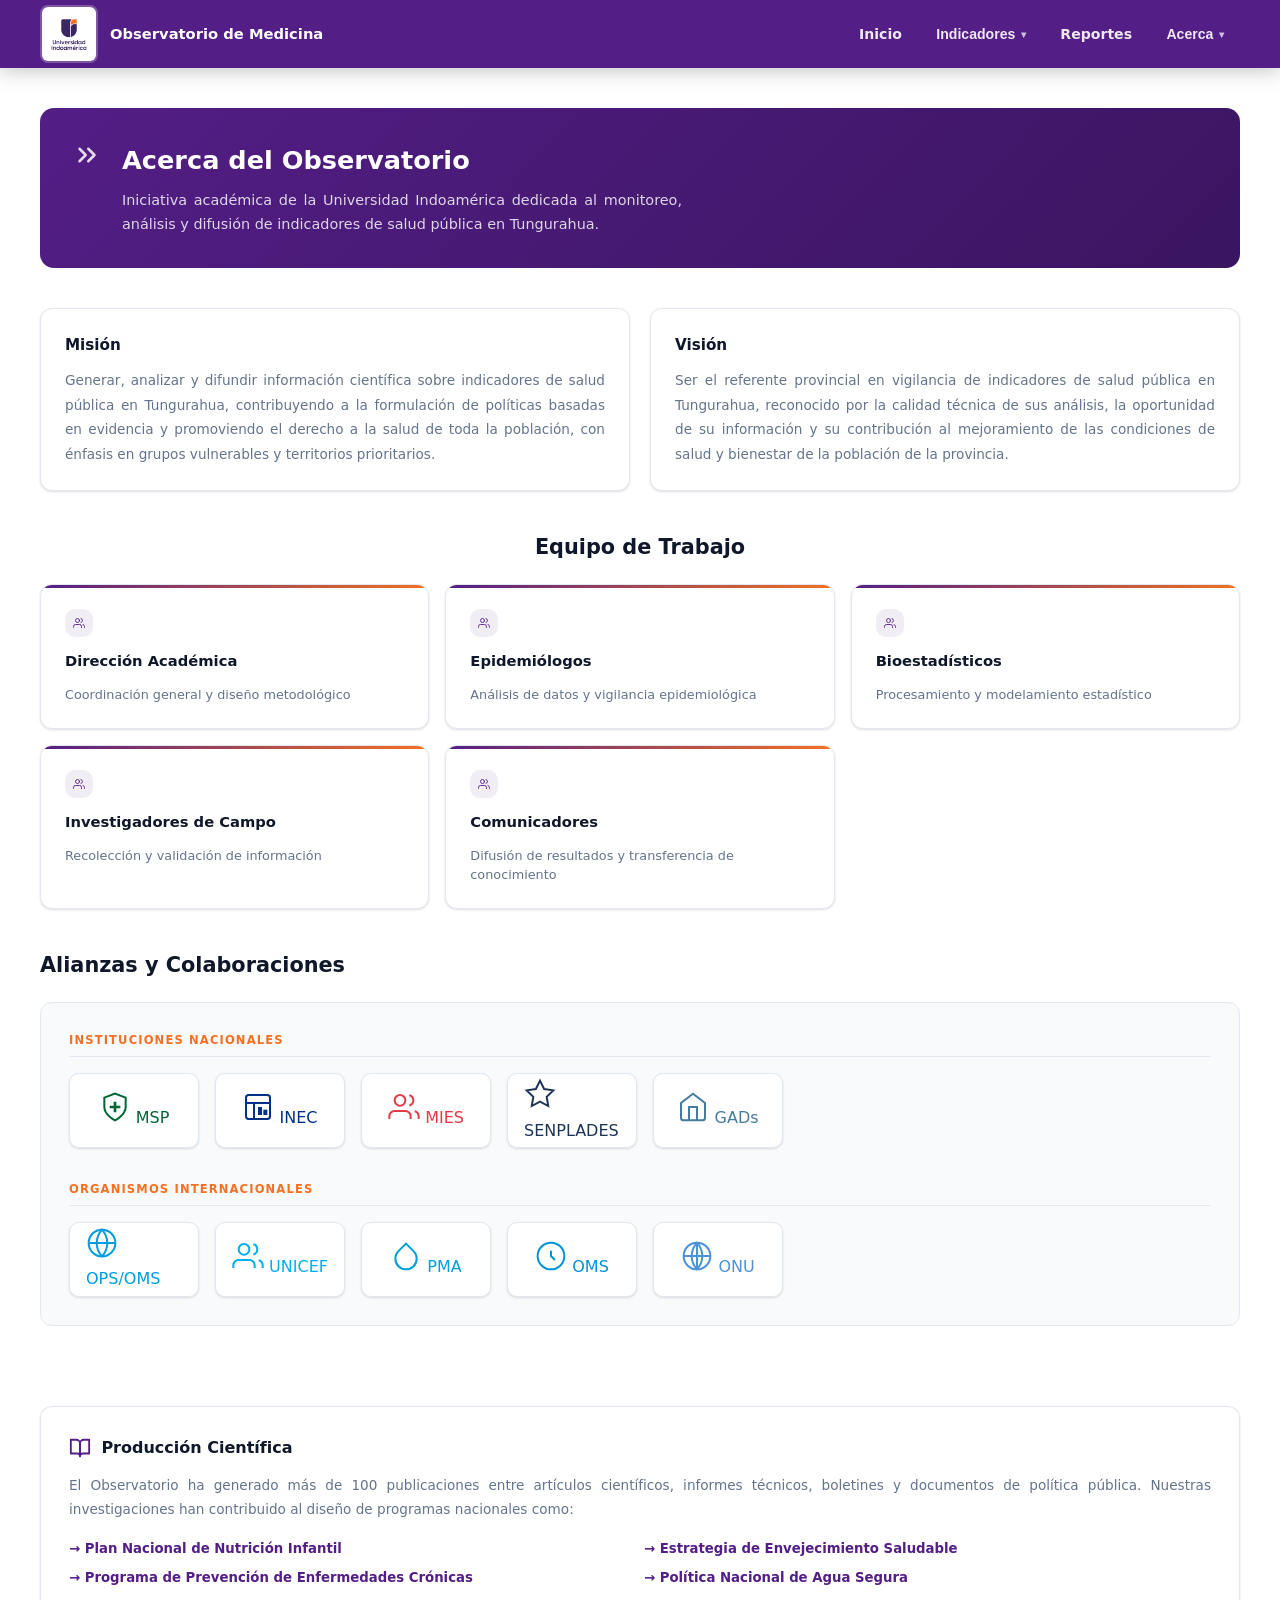
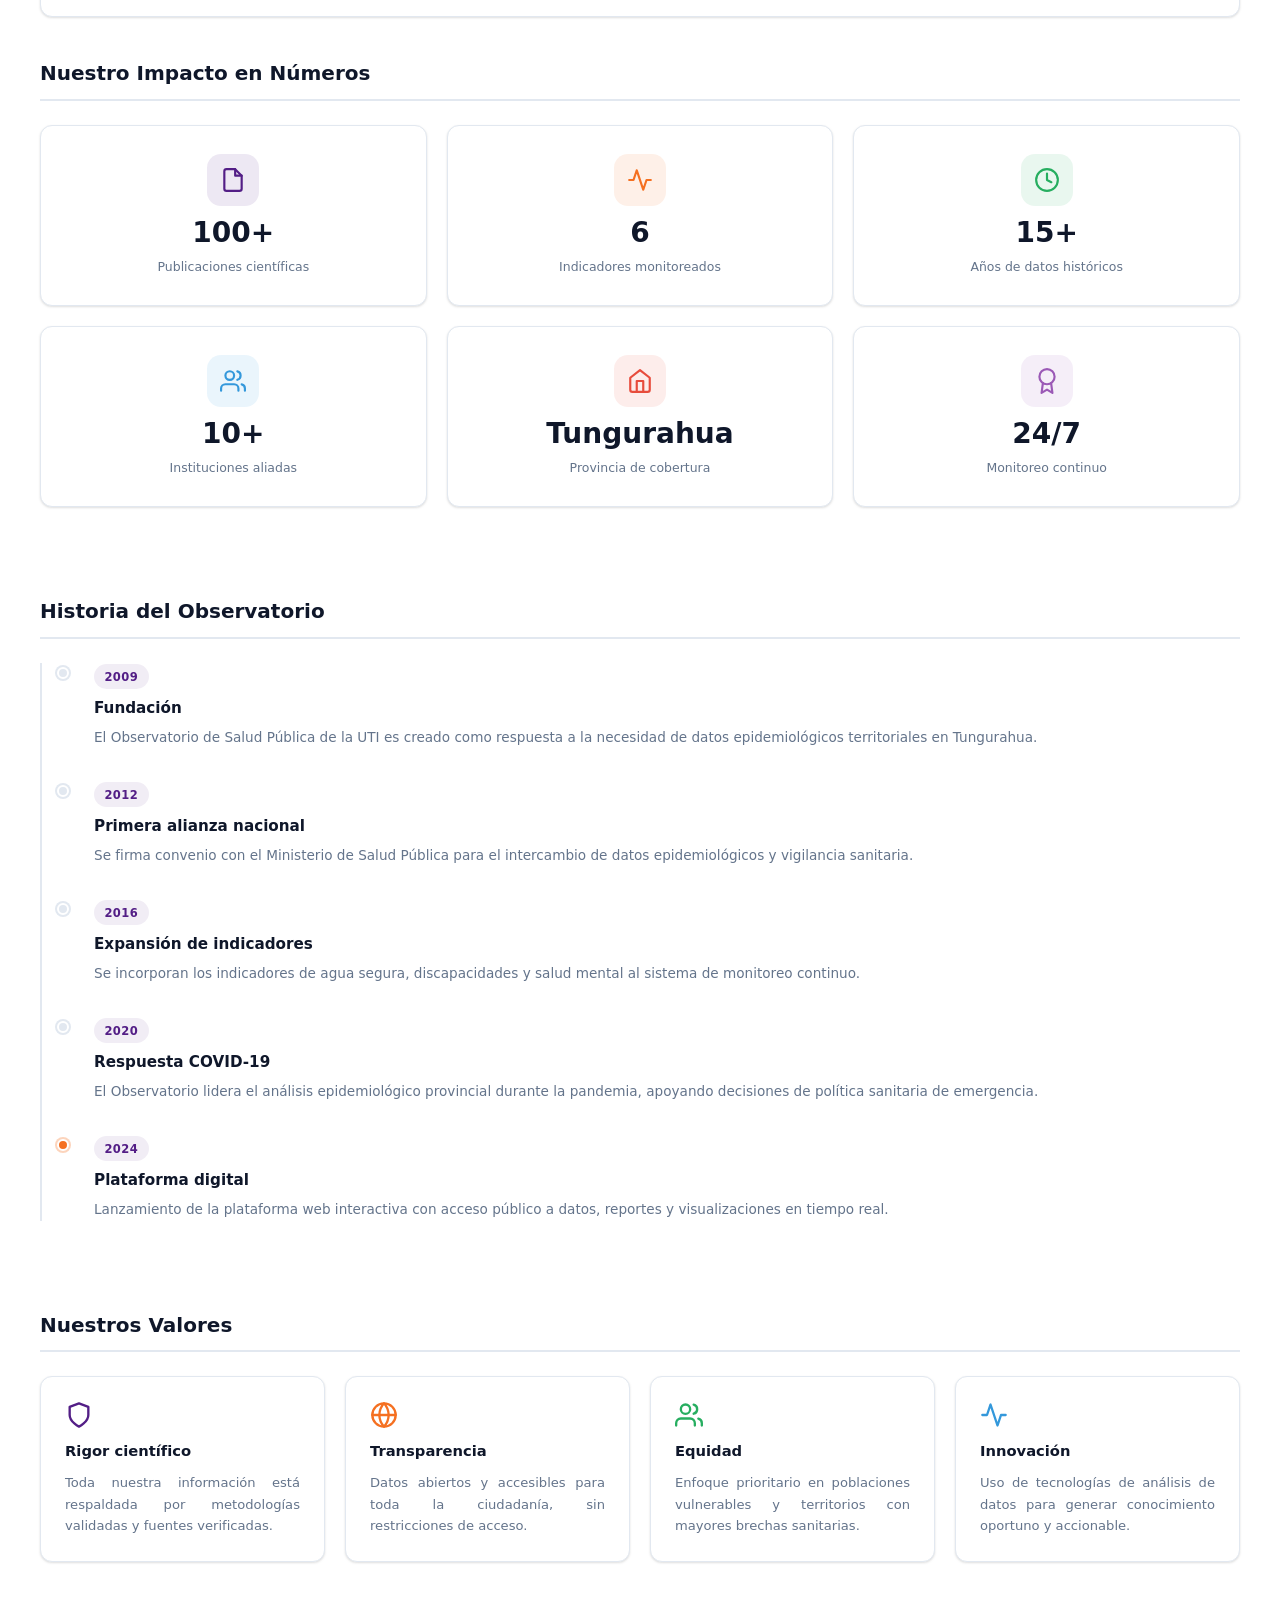
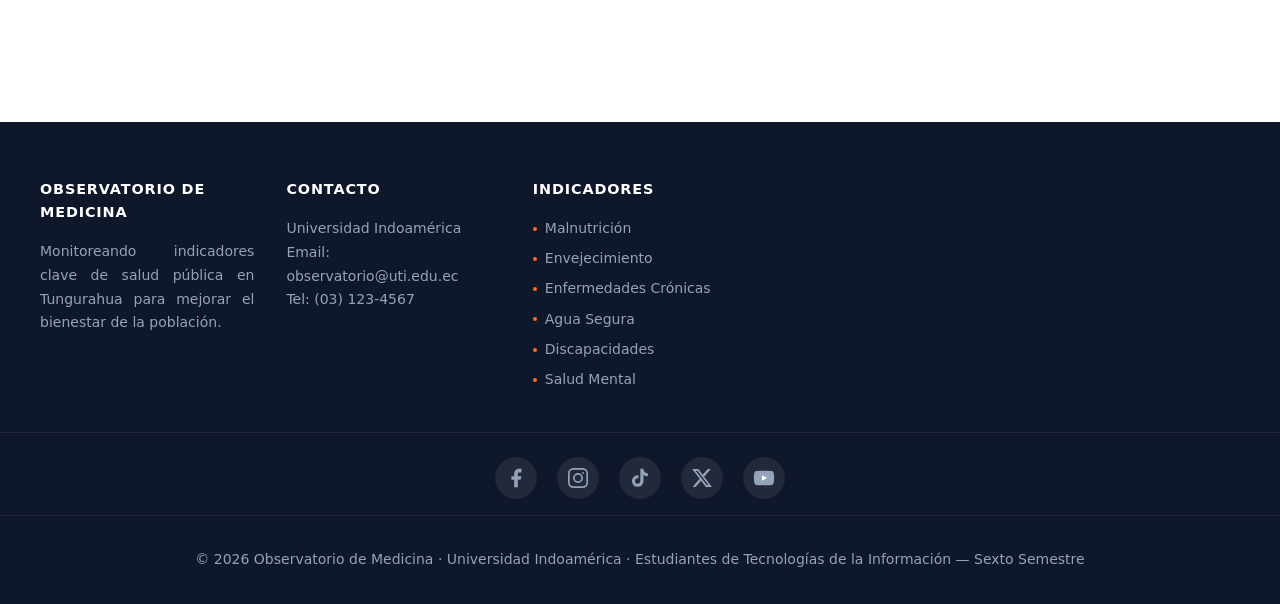
==== pages/about.html @ ab864d77 "Proyecto con estructura MVC" ====
<!DOCTYPE html>
<html lang="es">
<head>
  <meta charset="UTF-8" />
  <meta name="viewport" content="width=device-width, initial-scale=1.0" />
  <title>Información - Observatorio de Medicina UTI</title>
  <link rel="stylesheet" href="../assets/css/style.css" />
</head>
<body>
  <div id="site-header"></div>

  <main class="page-shell">
    <div class="container about-page">

      <!-- Banner púrpura -->
      <div class="ab-banner">
        <svg width="30" height="30" viewBox="0 0 24 24" fill="none" stroke="rgba(255,255,255,0.85)" stroke-width="2" stroke-linecap="round" stroke-linejoin="round"><polyline points="13 17 18 12 13 7"/><polyline points="6 17 11 12 6 7"/></svg>
        <div>
          <h1>Acerca del Observatorio</h1>
          <p>Iniciativa académica de la Universidad Indoamérica dedicada al monitoreo, análisis y difusión de indicadores de salud pública en Tungurahua.</p>
        </div>
      </div>

      <!-- Misión y Visión -->
      <div class="ab-mv">
        <div class="ab-mv-card">
          <h3>Misión</h3>
          <p>Generar, analizar y difundir información científica sobre indicadores de salud pública en Tungurahua, contribuyendo a la formulación de políticas basadas en evidencia y promoviendo el derecho a la salud de toda la población, con énfasis en grupos vulnerables y territorios prioritarios.</p>
        </div>
        <div class="ab-mv-card">
          <h3>Visión</h3>
          <p>Ser el referente provincial en vigilancia de indicadores de salud pública en Tungurahua, reconocido por la calidad técnica de sus análisis, la oportunidad de su información y su contribución al mejoramiento de las condiciones de salud y bienestar de la población de la provincia.</p>
        </div>
      </div>

      <!-- Equipo de Trabajo -->
      <div class="ab-section">
        <h2 class="ab-title">Equipo de Trabajo</h2>
        <div class="ab-equipo">
          <div class="ab-equipo-card">
            <svg width="28" height="28" viewBox="0 0 24 24" fill="none" stroke="#531E86" stroke-width="1.8" stroke-linecap="round" stroke-linejoin="round"><path d="M17 21v-2a4 4 0 0 0-4-4H5a4 4 0 0 0-4 4v2"/><circle cx="9" cy="7" r="4"/><path d="M23 21v-2a4 4 0 0 0-3-3.87"/><path d="M16 3.13a4 4 0 0 1 0 7.75"/></svg>
            <strong>Dirección Académica</strong>
            <span>Coordinación general y diseño metodológico</span>
          </div>
          <div class="ab-equipo-card">
            <svg width="28" height="28" viewBox="0 0 24 24" fill="none" stroke="#531E86" stroke-width="1.8" stroke-linecap="round" stroke-linejoin="round"><path d="M17 21v-2a4 4 0 0 0-4-4H5a4 4 0 0 0-4 4v2"/><circle cx="9" cy="7" r="4"/><path d="M23 21v-2a4 4 0 0 0-3-3.87"/><path d="M16 3.13a4 4 0 0 1 0 7.75"/></svg>
            <strong>Epidemiólogos</strong>
            <span>Análisis de datos y vigilancia epidemiológica</span>
          </div>
          <div class="ab-equipo-card">
            <svg width="28" height="28" viewBox="0 0 24 24" fill="none" stroke="#531E86" stroke-width="1.8" stroke-linecap="round" stroke-linejoin="round"><path d="M17 21v-2a4 4 0 0 0-4-4H5a4 4 0 0 0-4 4v2"/><circle cx="9" cy="7" r="4"/><path d="M23 21v-2a4 4 0 0 0-3-3.87"/><path d="M16 3.13a4 4 0 0 1 0 7.75"/></svg>
            <strong>Bioestadísticos</strong>
            <span>Procesamiento y modelamiento estadístico</span>
          </div>
          <div class="ab-equipo-card">
            <svg width="28" height="28" viewBox="0 0 24 24" fill="none" stroke="#531E86" stroke-width="1.8" stroke-linecap="round" stroke-linejoin="round"><path d="M17 21v-2a4 4 0 0 0-4-4H5a4 4 0 0 0-4 4v2"/><circle cx="9" cy="7" r="4"/><path d="M23 21v-2a4 4 0 0 0-3-3.87"/><path d="M16 3.13a4 4 0 0 1 0 7.75"/></svg>
            <strong>Investigadores de Campo</strong>
            <span>Recolección y validación de información</span>
          </div>
          <div class="ab-equipo-card">
            <svg width="28" height="28" viewBox="0 0 24 24" fill="none" stroke="#531E86" stroke-width="1.8" stroke-linecap="round" stroke-linejoin="round"><path d="M17 21v-2a4 4 0 0 0-4-4H5a4 4 0 0 0-4 4v2"/><circle cx="9" cy="7" r="4"/><path d="M23 21v-2a4 4 0 0 0-3-3.87"/><path d="M16 3.13a4 4 0 0 1 0 7.75"/></svg>
            <strong>Comunicadores</strong>
            <span>Difusión de resultados y transferencia de conocimiento</span>
          </div>
        </div>
      </div>

      <!-- Alianzas y Colaboraciones -->
      <div class="ab-section">
        <h2 class="ab-alianzas-title">Alianzas y Colaboraciones</h2>
        <div class="ab-logos-section">
          <div class="ab-logos-group">
            <p class="ab-logos-label">Instituciones Nacionales</p>
            <div class="ab-logos-grid">
              <a href="https://www.salud.gob.ec" target="_blank" rel="noopener" class="ab-logo-card" title="Ministerio de Salud Pública">
                <div class="ab-logo-svg-wrap" style="color:#006633">
                  <svg width="32" height="32" viewBox="0 0 24 24" fill="none" stroke="currentColor" stroke-width="1.5"><path d="M12 22s8-4 8-10V5l-8-3-8 3v7c0 6 8 10 8 10z"/><path d="M12 8v8M8 12h8" stroke-width="2"/></svg>
                  <span>MSP</span>
                </div>
              </a>
              <a href="https://www.ecuadorencifras.gob.ec" target="_blank" rel="noopener" class="ab-logo-card" title="Instituto Nacional de Estadística y Censos">
                <div class="ab-logo-svg-wrap" style="color:#003087">
                  <svg width="32" height="32" viewBox="0 0 24 24" fill="none" stroke="currentColor" stroke-width="1.5"><rect x="3" y="3" width="18" height="18" rx="2"/><path d="M3 9h18M9 21V9"/><rect x="12" y="12" width="3" height="6" fill="currentColor" stroke="none"/><rect x="16" y="14" width="3" height="4" fill="currentColor" stroke="none"/></svg>
                  <span>INEC</span>
                </div>
              </a>
              <a href="https://www.inclusion.gob.ec" target="_blank" rel="noopener" class="ab-logo-card" title="Ministerio de Inclusión Económica y Social">
                <div class="ab-logo-svg-wrap" style="color:#e63946">
                  <svg width="32" height="32" viewBox="0 0 24 24" fill="none" stroke="currentColor" stroke-width="1.5"><path d="M17 21v-2a4 4 0 0 0-4-4H5a4 4 0 0 0-4 4v2"/><circle cx="9" cy="7" r="4"/><path d="M23 21v-2a4 4 0 0 0-3-3.87M16 3.13a4 4 0 0 1 0 7.75"/></svg>
                  <span>MIES</span>
                </div>
              </a>
              <a href="https://www.planificacion.gob.ec" target="_blank" rel="noopener" class="ab-logo-card" title="Secretaría Nacional de Planificación">
                <div class="ab-logo-svg-wrap" style="color:#1d3557">
                  <svg width="32" height="32" viewBox="0 0 24 24" fill="none" stroke="currentColor" stroke-width="1.5"><polygon points="12 2 15.09 8.26 22 9.27 17 14.14 18.18 21.02 12 17.77 5.82 21.02 7 14.14 2 9.27 8.91 8.26 12 2"/></svg>
                  <span>SENPLADES</span>
                </div>
              </a>
              <a href="https://www.gob.ec" target="_blank" rel="noopener" class="ab-logo-card" title="Gobiernos Autónomos Descentralizados">
                <div class="ab-logo-svg-wrap" style="color:#457b9d">
                  <svg width="32" height="32" viewBox="0 0 24 24" fill="none" stroke="currentColor" stroke-width="1.5"><path d="M3 9l9-7 9 7v11a2 2 0 0 1-2 2H5a2 2 0 0 1-2-2z"/><polyline points="9 22 9 12 15 12 15 22"/></svg>
                  <span>GADs</span>
                </div>
              </a>
            </div>
          </div>
          <div class="ab-logos-group">
            <p class="ab-logos-label">Organismos Internacionales</p>
            <div class="ab-logos-grid">
              <a href="https://www.paho.org" target="_blank" rel="noopener" class="ab-logo-card" title="Organización Panamericana de la Salud">
                <div class="ab-logo-svg-wrap" style="color:#009cde">
                  <svg width="32" height="32" viewBox="0 0 24 24" fill="none" stroke="currentColor" stroke-width="1.5"><circle cx="12" cy="12" r="10"/><line x1="2" y1="12" x2="22" y2="12"/><path d="M12 2a15.3 15.3 0 0 1 4 10 15.3 15.3 0 0 1-4 10 15.3 15.3 0 0 1-4-10 15.3 15.3 0 0 1 4-10z"/></svg>
                  <span>OPS/OMS</span>
                </div>
              </a>
              <a href="https://www.unicef.org/es" target="_blank" rel="noopener" class="ab-logo-card" title="UNICEF">
                <div class="ab-logo-svg-wrap" style="color:#00aeef">
                  <svg width="32" height="32" viewBox="0 0 24 24" fill="none" stroke="currentColor" stroke-width="1.5"><path d="M17 21v-2a4 4 0 0 0-4-4H5a4 4 0 0 0-4 4v2"/><circle cx="9" cy="7" r="4"/><path d="M23 21v-2a4 4 0 0 0-3-3.87M16 3.13a4 4 0 0 1 0 7.75"/></svg>
                  <span>UNICEF</span>
                </div>
              </a>
              <a href="https://www.wfp.org/es" target="_blank" rel="noopener" class="ab-logo-card" title="Programa Mundial de Alimentos">
                <div class="ab-logo-svg-wrap" style="color:#009edb">
                  <svg width="32" height="32" viewBox="0 0 24 24" fill="none" stroke="currentColor" stroke-width="1.5"><path d="M12 2.69l5.66 5.66a8 8 0 1 1-11.31 0z"/></svg>
                  <span>PMA</span>
                </div>
              </a>
              <a href="https://www.who.int/es" target="_blank" rel="noopener" class="ab-logo-card" title="Organización Mundial de la Salud">
                <div class="ab-logo-svg-wrap" style="color:#0093d5">
                  <svg width="32" height="32" viewBox="0 0 24 24" fill="none" stroke="currentColor" stroke-width="1.5"><circle cx="12" cy="12" r="10"/><path d="M12 8v4l3 3"/></svg>
                  <span>OMS</span>
                </div>
              </a>
              <a href="https://www.un.org/es" target="_blank" rel="noopener" class="ab-logo-card" title="Organización de las Naciones Unidas">
                <div class="ab-logo-svg-wrap" style="color:#4b92db">
                  <svg width="32" height="32" viewBox="0 0 24 24" fill="none" stroke="currentColor" stroke-width="1.5"><circle cx="12" cy="12" r="10"/><line x1="2" y1="12" x2="22" y2="12"/><path d="M12 2a15.3 15.3 0 0 1 4 10 15.3 15.3 0 0 1-4 10 15.3 15.3 0 0 1-4-10 15.3 15.3 0 0 1 4-10z"/><path d="M12 2v20"/></svg>
                  <span>ONU</span>
                </div>
              </a>
            </div>
          </div>
        </div>
      </div>

      <!-- Producción Científica -->
      <div class="ab-produccion">
        <div class="ab-produccion-header">
          <svg width="22" height="22" viewBox="0 0 24 24" fill="none" stroke="#531E86" stroke-width="2" stroke-linecap="round" stroke-linejoin="round"><path d="M2 3h6a4 4 0 0 1 4 4v14a3 3 0 0 0-3-3H2z"/><path d="M22 3h-6a4 4 0 0 0-4 4v14a3 3 0 0 1 3-3h7z"/></svg>
          <h3>Producción Científica</h3>
        </div>
        <p>El Observatorio ha generado más de 100 publicaciones entre artículos científicos, informes técnicos, boletines y documentos de política pública. Nuestras investigaciones han contribuido al diseño de programas nacionales como:</p>
        <div class="ab-produccion-grid">
          <span>→ Plan Nacional de Nutrición Infantil</span>
          <span>→ Estrategia de Envejecimiento Saludable</span>
          <span>→ Programa de Prevención de Enfermedades Crónicas</span>
          <span>→ Política Nacional de Agua Segura</span>
        </div>
      </div>

      <!-- CIFRAS DE IMPACTO -->
      <div class="ab-impacto">
        <h3 class="ab-section-title">Nuestro Impacto en Números</h3>
        <div class="ab-impacto-grid">
          <div class="ab-impacto-card">
            <div class="ab-impacto-icon" style="background:rgba(83,30,134,0.1)">
              <svg width="26" height="26" viewBox="0 0 24 24" fill="none" stroke="#531E86" stroke-width="2" stroke-linecap="round" stroke-linejoin="round"><path d="M14 2H6a2 2 0 0 0-2 2v16a2 2 0 0 0 2 2h12a2 2 0 0 0 2-2V8z"/><polyline points="14 2 14 8 20 8"/></svg>
            </div>
            <strong>100+</strong>
            <span>Publicaciones científicas</span>
          </div>
          <div class="ab-impacto-card">
            <div class="ab-impacto-icon" style="background:rgba(245,112,33,0.1)">
              <svg width="26" height="26" viewBox="0 0 24 24" fill="none" stroke="#F57021" stroke-width="2" stroke-linecap="round" stroke-linejoin="round"><polyline points="22 12 18 12 15 21 9 3 6 12 2 12"/></svg>
            </div>
            <strong>6</strong>
            <span>Indicadores monitoreados</span>
          </div>
          <div class="ab-impacto-card">
            <div class="ab-impacto-icon" style="background:rgba(39,174,96,0.1)">
              <svg width="26" height="26" viewBox="0 0 24 24" fill="none" stroke="#27ae60" stroke-width="2" stroke-linecap="round" stroke-linejoin="round"><circle cx="12" cy="12" r="10"/><polyline points="12 6 12 12 16 14"/></svg>
            </div>
            <strong>15+</strong>
            <span>Años de datos históricos</span>
          </div>
          <div class="ab-impacto-card">
            <div class="ab-impacto-icon" style="background:rgba(52,152,219,0.1)">
              <svg width="26" height="26" viewBox="0 0 24 24" fill="none" stroke="#3498db" stroke-width="2" stroke-linecap="round" stroke-linejoin="round"><path d="M17 21v-2a4 4 0 0 0-4-4H5a4 4 0 0 0-4 4v2"/><circle cx="9" cy="7" r="4"/><path d="M23 21v-2a4 4 0 0 0-3-3.87"/><path d="M16 3.13a4 4 0 0 1 0 7.75"/></svg>
            </div>
            <strong>10+</strong>
            <span>Instituciones aliadas</span>
          </div>
          <div class="ab-impacto-card">
            <div class="ab-impacto-icon" style="background:rgba(231,76,60,0.1)">
              <svg width="26" height="26" viewBox="0 0 24 24" fill="none" stroke="#e74c3c" stroke-width="2" stroke-linecap="round" stroke-linejoin="round"><path d="M3 9l9-7 9 7v11a2 2 0 0 1-2 2H5a2 2 0 0 1-2-2z"/><polyline points="9 22 9 12 15 12 15 22"/></svg>
            </div>
            <strong>Tungurahua</strong>
            <span>Provincia de cobertura</span>
          </div>
          <div class="ab-impacto-card">
            <div class="ab-impacto-icon" style="background:rgba(155,89,182,0.1)">
              <svg width="26" height="26" viewBox="0 0 24 24" fill="none" stroke="#9b59b6" stroke-width="2" stroke-linecap="round" stroke-linejoin="round"><circle cx="12" cy="8" r="7"/><polyline points="8.21 13.89 7 23 12 20 17 23 15.79 13.88"/></svg>
            </div>
            <strong>24/7</strong>
            <span>Monitoreo continuo</span>
          </div>
        </div>
      </div>

      <!-- LÍNEA DE TIEMPO -->
      <div class="ab-timeline">
        <h3 class="ab-section-title">Historia del Observatorio</h3>
        <div class="ab-timeline-list">
          <div class="ab-tl-item">
            <div class="ab-tl-dot"></div>
            <div class="ab-tl-content">
              <span class="ab-tl-year">2009</span>
              <h4>Fundación</h4>
              <p>El Observatorio de Salud Pública de la UTI es creado como respuesta a la necesidad de datos epidemiológicos territoriales en Tungurahua.</p>
            </div>
          </div>
          <div class="ab-tl-item">
            <div class="ab-tl-dot"></div>
            <div class="ab-tl-content">
              <span class="ab-tl-year">2012</span>
              <h4>Primera alianza nacional</h4>
              <p>Se firma convenio con el Ministerio de Salud Pública para el intercambio de datos epidemiológicos y vigilancia sanitaria.</p>
            </div>
          </div>
          <div class="ab-tl-item">
            <div class="ab-tl-dot"></div>
            <div class="ab-tl-content">
              <span class="ab-tl-year">2016</span>
              <h4>Expansión de indicadores</h4>
              <p>Se incorporan los indicadores de agua segura, discapacidades y salud mental al sistema de monitoreo continuo.</p>
            </div>
          </div>
          <div class="ab-tl-item">
            <div class="ab-tl-dot"></div>
            <div class="ab-tl-content">
              <span class="ab-tl-year">2020</span>
              <h4>Respuesta COVID-19</h4>
              <p>El Observatorio lidera el análisis epidemiológico provincial durante la pandemia, apoyando decisiones de política sanitaria de emergencia.</p>
            </div>
          </div>
          <div class="ab-tl-item">
            <div class="ab-tl-dot ab-tl-dot-active"></div>
            <div class="ab-tl-content">
              <span class="ab-tl-year">2024</span>
              <h4>Plataforma digital</h4>
              <p>Lanzamiento de la plataforma web interactiva con acceso público a datos, reportes y visualizaciones en tiempo real.</p>
            </div>
          </div>
        </div>
      </div>

      <!-- VALORES -->
      <div class="ab-valores">
        <h3 class="ab-section-title">Nuestros Valores</h3>
        <div class="ab-valores-grid">
          <div class="ab-valor-card">
            <svg width="28" height="28" viewBox="0 0 24 24" fill="none" stroke="#531E86" stroke-width="2" stroke-linecap="round" stroke-linejoin="round"><path d="M12 22s8-4 8-10V5l-8-3-8 3v7c0 6 8 10 8 10z"/></svg>
            <h4>Rigor científico</h4>
            <p>Toda nuestra información está respaldada por metodologías validadas y fuentes verificadas.</p>
          </div>
          <div class="ab-valor-card">
            <svg width="28" height="28" viewBox="0 0 24 24" fill="none" stroke="#F57021" stroke-width="2" stroke-linecap="round" stroke-linejoin="round"><circle cx="12" cy="12" r="10"/><line x1="2" y1="12" x2="22" y2="12"/><path d="M12 2a15.3 15.3 0 0 1 4 10 15.3 15.3 0 0 1-4 10 15.3 15.3 0 0 1-4-10 15.3 15.3 0 0 1 4-10z"/></svg>
            <h4>Transparencia</h4>
            <p>Datos abiertos y accesibles para toda la ciudadanía, sin restricciones de acceso.</p>
          </div>
          <div class="ab-valor-card">
            <svg width="28" height="28" viewBox="0 0 24 24" fill="none" stroke="#27ae60" stroke-width="2" stroke-linecap="round" stroke-linejoin="round"><path d="M17 21v-2a4 4 0 0 0-4-4H5a4 4 0 0 0-4 4v2"/><circle cx="9" cy="7" r="4"/><path d="M23 21v-2a4 4 0 0 0-3-3.87"/><path d="M16 3.13a4 4 0 0 1 0 7.75"/></svg>
            <h4>Equidad</h4>
            <p>Enfoque prioritario en poblaciones vulnerables y territorios con mayores brechas sanitarias.</p>
          </div>
          <div class="ab-valor-card">
            <svg width="28" height="28" viewBox="0 0 24 24" fill="none" stroke="#3498db" stroke-width="2" stroke-linecap="round" stroke-linejoin="round"><polyline points="22 12 18 12 15 21 9 3 6 12 2 12"/></svg>
            <h4>Innovación</h4>
            <p>Uso de tecnologías de análisis de datos para generar conocimiento oportuno y accionable.</p>
          </div>
        </div>
      </div>

    </div>
  </main>

  <div id="site-footer"></div>
  <script src="../assets/js/main.js"></script>
  <script>
    function enviarForm(e) {
      e.preventDefault();
      document.getElementById('form-ok').style.display = 'block';
      e.target.reset();
      setTimeout(() => { document.getElementById('form-ok').style.display = 'none'; }, 5000);
    }
  </script>
</body>
</html>
---- assets/css/style.css ----
/* ═══════════════════════════════════════
   RESET & BASE
═══════════════════════════════════════ */
*, *::before, *::after { box-sizing: border-box; margin: 0; padding: 0; }

:root {
  --purple: #531E86;
  --purple-dark: #3a1560;
  --orange: #F57021;
  --white: #ffffff;
  --gray-50: #f8fafc;
  --gray-100: #f1f5f9;
  --gray-200: #e2e8f0;
  --gray-500: #64748b;
  --gray-700: #334155;
  --gray-900: #0f172a;
  --font: 'Inter', system-ui, -apple-system, sans-serif;
  --radius: 12px;
  --shadow-sm: 0 1px 3px rgba(0,0,0,0.08), 0 1px 2px rgba(0,0,0,0.06);
  --shadow-md: 0 4px 16px rgba(0,0,0,0.10);
  --shadow-lg: 0 10px 40px rgba(0,0,0,0.12);
  --shadow-xl: 0 20px 60px rgba(0,0,0,0.15);
}

html { font-size: 16px; scroll-behavior: smooth; }

/* Justificado global para párrafos de contenido */
p { text-align: justify; }

body {
  font-family: var(--font);
  color: var(--gray-900);
  background: var(--white);
  line-height: 1.6;
  -webkit-font-smoothing: antialiased;
}

img { max-width: 100%; display: block; }
a { text-decoration: none; }

.container {
  width: min(1200px, calc(100% - 2.5rem));
  margin: 0 auto;
}

/* ═══════════════════════════════════════
   HEADER
═══════════════════════════════════════ */
.site-header {
  position: sticky;
  top: 0;
  z-index: 1000;
  background: var(--purple);
  box-shadow: 0 2px 20px rgba(0,0,0,0.25);
}

.header-inner {
  display: flex;
  align-items: center;
  justify-content: space-between;
  height: 68px;
  gap: 1.5rem;
}

/* Brand */
.brand {
  display: flex;
  align-items: center;
  gap: 0.75rem;
  color: var(--white);
  flex-shrink: 0;
}
.brand-logo {
  width: 58px; height: 58px;
  border-radius: 8px;
  overflow: hidden;
  flex-shrink: 0;
  border: 2px solid rgba(255,255,255,0.25);
}
.brand-logo img { width: 100%; height: 100%; object-fit: cover; }
.brand-text { display: flex; flex-direction: column; line-height: 1.2; }
.brand-name { font-size: 0.92rem; font-weight: 700; color: var(--white); }
.brand-sub  { font-size: 0.7rem; color: rgba(255,255,255,0.65); }

/* ── Nav ── */
.main-nav {
  display: flex;
  align-items: center;
  gap: 0.15rem;
  height: 100%;
}

.nav-item {
  position: relative;
  height: 100%;
  display: flex;
  align-items: center;
}

.nav-link {
  display: inline-flex;
  align-items: center;
  gap: 0.35rem;
  padding: 0.5rem 1rem;
  border-radius: 6px;
  color: rgba(255,255,255,0.9);
  font-size: 0.88rem;
  font-weight: 600;
  background: none;
  border: none;
  cursor: pointer;
  white-space: nowrap;
  transition: background 0.15s, color 0.15s;
  height: 38px;
}
.nav-link:hover { background: rgba(255,255,255,0.15); color: var(--white); }
.nav-item.open > .nav-link,
.nav-link.active { background: rgba(255,255,255,0.2); color: var(--white); }

.nav-arrow {
  font-size: 0.6rem;
  opacity: 0.8;
  transition: transform 0.2s;
}
.nav-item.open > button .nav-arrow { transform: rotate(180deg); }

/* ── Dropdown ── */
.dropdown-panel {
  display: none;
  position: absolute;
  top: calc(100% + 4px);
  left: 0;
  min-width: 520px;
  background: var(--white);
  border-radius: var(--radius);
  box-shadow: var(--shadow-xl);
  padding: 1.5rem;
  grid-template-columns: 1fr 1fr;
  gap: 1.5rem;
  z-index: 500;
  border-top: 3px solid var(--orange);
  animation: dropIn 0.18s ease;
}
.dropdown-panel.narrow { min-width: 340px; right: 0; left: auto; }
.nav-item.open > .dropdown-panel { display: grid; }

@keyframes dropIn {
  from { opacity: 0; transform: translateY(-6px); }
  to   { opacity: 1; transform: translateY(0); }
}

.dropdown-heading {
  font-size: 0.65rem;
  font-weight: 800;
  letter-spacing: 0.1em;
  color: var(--orange);
  text-transform: uppercase;
  margin-bottom: 0.6rem;
  padding-bottom: 0.4rem;
  border-bottom: 1px solid var(--gray-200);
}

.dropdown-col { display: flex; flex-direction: column; gap: 0.15rem; }

.dropdown-col a {
  display: flex;
  align-items: center;
  gap: 0.5rem;
  padding: 0.5rem 0.65rem;
  border-radius: 7px;
  color: var(--gray-700);
  font-size: 0.875rem;
  transition: background 0.12s, color 0.12s;
}
.dropdown-col a:hover { background: rgba(83,30,134,0.07); color: var(--purple); }
.dropdown-col a::before {
  content: '';
  width: 5px; height: 5px;
  border-radius: 50%;
  background: var(--gray-200);
  flex-shrink: 0;
  transition: background 0.12s;
}
.dropdown-col a:hover::before { background: var(--purple); }

/* Hamburger */
.nav-hamburger {
  display: none;
  background: none;
  border: 1.5px solid rgba(255,255,255,0.4);
  color: var(--white);
  font-size: 1.2rem;
  cursor: pointer;
  padding: 0.4rem 0.65rem;
  border-radius: 6px;
  line-height: 1;
}

@media (max-width: 900px) {
  .nav-hamburger { display: flex; align-items: center; }
  .main-nav {
    display: none;
    position: absolute;
    top: 68px;
    left: 0; right: 0;
    background: var(--purple-dark);
    flex-direction: column;
    align-items: stretch;
    padding: 0.75rem 1rem 1rem;
    gap: 0.1rem;
    box-shadow: 0 12px 30px rgba(0,0,0,0.3);
    z-index: 999;
    height: auto;
  }
  .main-nav.nav-open { display: flex; }
  .nav-item { height: auto; }
  .dropdown-panel {
    position: static;
    min-width: unset;
    box-shadow: none;
    border-radius: 8px;
    border-top: none;
    background: rgba(255,255,255,0.07);
    padding: 0.75rem;
    grid-template-columns: 1fr;
    animation: none;
    margin-top: 0.25rem;
  }
  .dropdown-col a { color: rgba(255,255,255,0.85); }
  .dropdown-col a:hover { background: rgba(255,255,255,0.1); color: var(--white); }
  .dropdown-col a::before { background: rgba(255,255,255,0.3); }
  .dropdown-heading { color: rgba(255,180,80,0.9); border-color: rgba(255,255,255,0.15); }
}

/* ═══════════════════════════════════════
   CARRUSEL
═══════════════════════════════════════ */
.hero-carousel {
  position: relative;
  width: 100%;
  height: 560px;
  overflow: hidden;
  background: #1a0a2e;
  user-select: none;
}

.carousel-track {
  display: flex;
  height: 100%;
  transition: transform 0.65s cubic-bezier(0.4, 0, 0.2, 1);
  will-change: transform;
}

.carousel-slide {
  min-width: 100%;
  height: 100%;
  position: relative;
  flex-shrink: 0;
  background: linear-gradient(135deg, #3a1560 0%, #531E86 60%, #7a4fa0 100%);
}

.carousel-slide:nth-child(2) { background: linear-gradient(135deg, #1a3a5c 0%, #2d6a9f 100%); }
.carousel-slide:nth-child(3) { background: linear-gradient(135deg, #1a4a2e 0%, #2d7a4f 100%); }
.carousel-slide:nth-child(4) { background: linear-gradient(135deg, #4a2a1a 0%, #8a4a2a 100%); }

.carousel-slide img {
  width: 100%;
  height: 100%;
  object-fit: cover;
  display: block;
  position: absolute;
  inset: 0;
}

.carousel-overlay {
  position: absolute;
  inset: 0;
  z-index: 2;
  background: linear-gradient(
    105deg,
    rgba(55,20,90,0.88) 0%,
    rgba(83,30,134,0.65) 45%,
    rgba(83,30,134,0.15) 75%,
    transparent 100%
  );
  display: flex;
  align-items: center;
}

.carousel-text {
  max-width: 580px;
  padding: 2rem 0;
}

.carousel-text h1 {
  color: var(--white);
  font-size: clamp(1.9rem, 3.5vw, 3rem);
  font-weight: 800;
  line-height: 1.1;
  margin-bottom: 1rem;
  letter-spacing: -0.02em;
}

.carousel-text p {
  color: rgba(255,255,255,0.85);
  font-size: 1rem;
  line-height: 1.75;
  margin-bottom: 2rem;
  max-width: 480px;
}

.hero-actions {
  display: flex;
  flex-wrap: wrap;
  gap: 0.85rem;
}

/* Flechas */
.carousel-btn {
  position: absolute;
  top: 50%;
  transform: translateY(-50%);
  width: 50px; height: 50px;
  border-radius: 50%;
  background: rgba(255,255,255,0.15);
  backdrop-filter: blur(8px);
  border: 1.5px solid rgba(255,255,255,0.3);
  color: var(--white);
  font-size: 1.5rem;
  cursor: pointer;
  display: flex;
  align-items: center;
  justify-content: center;
  z-index: 20;
  transition: background 0.2s, transform 0.2s, border-color 0.2s;
}
.carousel-btn:hover {
  background: var(--orange);
  border-color: var(--orange);
  transform: translateY(-50%) scale(1.1);
}
.carousel-prev { left: 1.5rem; }
.carousel-next { right: 1.5rem; }

/* Dots */
.carousel-dots {
  position: absolute;
  bottom: 1.5rem;
  left: 50%;
  transform: translateX(-50%);
  display: flex;
  gap: 0.5rem;
  z-index: 20;
}
.carousel-dot {
  width: 8px; height: 8px;
  border-radius: 50%;
  background: rgba(255,255,255,0.4);
  border: none;
  cursor: pointer;
  padding: 0;
  transition: background 0.2s, transform 0.2s, width 0.3s;
}
.carousel-dot.active {
  background: var(--orange);
  width: 24px;
  border-radius: 4px;
  transform: none;
}

@media (max-width: 640px) {
  .hero-carousel { height: 400px; }
  .carousel-text h1 { font-size: 1.6rem; }
  .carousel-btn { width: 40px; height: 40px; font-size: 1.2rem; }
}

/* ═══════════════════════════════════════
   BUTTONS
═══════════════════════════════════════ */
.button {
  display: inline-flex;
  align-items: center;
  justify-content: center;
  gap: 0.5rem;
  padding: 0.75rem 1.5rem;
  border-radius: 8px;
  font-weight: 700;
  font-size: 0.9rem;
  cursor: pointer;
  border: none;
  transition: transform 0.15s, box-shadow 0.15s, background 0.15s;
  white-space: nowrap;
}
.button:hover { transform: translateY(-1px); }

.primary {
  background: var(--orange);
  color: var(--white);
  box-shadow: 0 4px 20px rgba(245,112,33,0.35);
}
.primary:hover { background: #e0621a; box-shadow: 0 6px 24px rgba(245,112,33,0.45); }

.secondary {
  background: var(--white);
  color: var(--purple);
  border: 1.5px solid rgba(255,255,255,0.5);
}
.secondary:hover { background: rgba(255,255,255,0.9); }

.hero-secondary {
  background: rgba(255,255,255,0.15);
  color: var(--white);
  border: 1.5px solid rgba(255,255,255,0.4);
  backdrop-filter: blur(4px);
}
.hero-secondary:hover { background: rgba(255,255,255,0.25); }

/* ═══════════════════════════════════════
   SECCIONES INTERNAS
═══════════════════════════════════════ */
.section-header { text-align: center; margin-bottom: 2.5rem; }
.section-header h2 { font-size: clamp(1.75rem, 3vw, 2.5rem); font-weight: 800; color: var(--gray-900); letter-spacing: -0.02em; }
.section-header p { margin: 0.75rem auto 0; color: var(--gray-500); max-width: 40rem; font-size: 1rem; }

.indicators { padding: 4rem 0 2rem; }

.cards-grid {
  display: grid;
  grid-template-columns: repeat(auto-fill, minmax(200px, 1fr));
  gap: 1.25rem;
}

.card {
  display: flex;
  flex-direction: column;
  gap: 0.85rem;
  padding: 1.5rem;
  border-radius: var(--radius);
  background: var(--white);
  color: inherit;
  box-shadow: var(--shadow-sm);
  border: 1px solid var(--gray-200);
  transition: transform 0.2s, box-shadow 0.2s, border-color 0.2s;
}
.card:hover { transform: translateY(-4px); box-shadow: var(--shadow-lg); border-color: rgba(83,30,134,0.2); }

.card-top { display: flex; align-items: center; justify-content: space-between; }
.card-icon { width: 40px; height: 40px; border-radius: 10px; object-fit: cover; }
.card-badge {
  font-size: 0.72rem; font-weight: 700;
  padding: 0.3rem 0.65rem;
  border-radius: 999px;
  background: rgba(83,30,134,0.08);
  color: var(--purple);
}
.card h3 { font-size: 0.95rem; font-weight: 700; color: var(--gray-900); }
.card p  { font-size: 0.82rem; color: var(--gray-500); flex: 1; }
.card-meta { display: flex; align-items: baseline; justify-content: space-between; }
.card-meta span { font-size: 1.4rem; font-weight: 800; color: var(--purple); }
.card-meta small { font-size: 0.75rem; color: var(--gray-500); }

/* Stats */
.stats { padding: 3rem 0; background: var(--gray-50); }
.stats-header { display: flex; flex-wrap: wrap; justify-content: space-between; align-items: flex-end; gap: 1rem; margin-bottom: 2rem; }
.stats-header h2 { font-size: 1.75rem; font-weight: 800; }
.stats-header p { color: var(--gray-500); margin-top: 0.4rem; }
.stats-controls { display: flex; flex-wrap: wrap; gap: 0.5rem; }
.stats-option {
  padding: 0.5rem 1.1rem;
  border-radius: 999px;
  border: 1.5px solid var(--gray-200);
  background: var(--white);
  color: var(--gray-700);
  font-size: 0.85rem;
  font-weight: 600;
  cursor: pointer;
  transition: all 0.15s;
}
.stats-option:hover, .stats-option.active { background: var(--purple); color: var(--white); border-color: var(--purple); }

#stats-grid { display: grid; grid-template-columns: repeat(auto-fill, minmax(200px, 1fr)); gap: 1rem; }

.stat-card {
  padding: 1.75rem 1.5rem;
  border-radius: var(--radius);
  background: var(--white);
  box-shadow: var(--shadow-sm);
  border: 1px solid var(--gray-200);
  text-align: center;
}
.stat-icon { width: 44px; height: 44px; margin: 0 auto 1rem; border-radius: 10px; background: rgba(83,30,134,0.08); display: grid; place-items: center; }
.stat-icon img { width: 22px; height: 22px; }
.stat-card strong { display: block; font-size: 2rem; font-weight: 800; color: var(--purple); }
.stat-card p { margin: 0.5rem 0 0; color: var(--gray-700); font-size: 0.88rem; font-weight: 600; }
.stat-card small { display: block; margin-top: 0.35rem; color: var(--gray-500); font-size: 0.78rem; }

/* Insights */
.insights { padding: 4rem 0; }
.insight-grid { display: grid; grid-template-columns: repeat(auto-fill, minmax(280px, 1fr)); gap: 1.25rem; }

.insight-card {
  display: flex;
  flex-direction: column;
  gap: 0.75rem;
  padding: 1.75rem;
  border-radius: var(--radius);
  background: var(--white);
  border: 1px solid var(--gray-200);
  box-shadow: var(--shadow-sm);
  color: inherit;
  transition: transform 0.2s, box-shadow 0.2s;
}
.insight-card:hover { transform: translateY(-4px); box-shadow: var(--shadow-lg); }
.insight-icon { width: 44px; height: 44px; display: grid; place-items: center; border-radius: 10px; background: rgba(83,30,134,0.08); font-size: 1.2rem; }
.insight-card h3 { font-size: 1rem; font-weight: 700; color: var(--gray-900); }
.insight-card p  { font-size: 0.875rem; color: var(--gray-500); line-height: 1.7; flex: 1; }
.insight-link { display: inline-flex; align-items: center; gap: 0.35rem; font-size: 0.82rem; font-weight: 700; color: var(--purple); margin-top: auto; }
.insight-link::after { content: '→'; }

/* Interactive panel */
.interactive-panel { padding: 4rem 0; background: var(--gray-50); }
.indicator-panel { background: var(--white); border-radius: 16px; border: 1px solid var(--gray-200); box-shadow: var(--shadow-md); overflow: hidden; }
.indicator-tabs { display: flex; flex-wrap: wrap; gap: 0; border-bottom: 1px solid var(--gray-200); padding: 0 1.5rem; }
.indicator-tab {
  padding: 1rem 1.25rem;
  border: none;
  background: none;
  color: var(--gray-500);
  font-size: 0.88rem;
  font-weight: 600;
  cursor: pointer;
  border-bottom: 2px solid transparent;
  margin-bottom: -1px;
  transition: color 0.15s, border-color 0.15s;
}
.indicator-tab:hover { color: var(--purple); }
.indicator-tab.active { color: var(--purple); border-bottom-color: var(--purple); }
.indicator-summary { display: grid; gap: 1.25rem; padding: 1.5rem; }
.indicator-card { padding: 1.25rem; border-radius: 10px; background: var(--gray-50); border: 1px solid var(--gray-200); display: grid; gap: 0.6rem; }
.indicator-card h3 { font-size: 1rem; font-weight: 700; }
.indicator-card p  { font-size: 0.875rem; color: var(--gray-500); line-height: 1.7; }
.indicator-progress { gap: 0.75rem; }
.progress-label { display: flex; justify-content: space-between; font-size: 0.85rem; font-weight: 600; }
.progress-track { height: 8px; border-radius: 999px; background: var(--gray-200); overflow: hidden; }
.progress-fill { height: 100%; border-radius: 999px; background: linear-gradient(90deg, var(--purple), var(--orange)); transition: width 0.8s ease; width: 0; }
.indicator-actions { display: flex; flex-wrap: wrap; gap: 0.75rem; }

/* CTA */
.cta {
  margin: 4rem auto;
  padding: 2.5rem 2rem;
  background: linear-gradient(135deg, var(--purple) 0%, var(--purple-dark) 100%);
  border-radius: 16px;
  display: flex;
  align-items: center;
  justify-content: space-between;
  gap: 1.5rem;
  flex-wrap: wrap;
}
.cta h2 { font-size: 1.6rem; font-weight: 800; color: var(--white); margin-bottom: 0.4rem; }
.cta p  { color: rgba(255,255,255,0.75); font-size: 0.95rem; }

/* ═══════════════════════════════════════
   PÁGINAS INTERNAS
═══════════════════════════════════════ */
.page-shell { padding: 0 0 4rem; }

.page-hero {
  padding: 2.5rem;
  border-radius: 16px;
  background: linear-gradient(135deg, rgba(83,30,134,0.06) 0%, rgba(245,112,33,0.04) 100%);
  border: 1px solid var(--gray-200);
  margin-bottom: 2.5rem;
}
.page-hero h2 { font-size: clamp(1.75rem, 3vw, 2.25rem); font-weight: 800; color: var(--gray-900); margin-bottom: 0.75rem; }
.page-hero p  { color: var(--gray-500); max-width: 42rem; }

.page-detail-grid { display: grid; grid-template-columns: 1fr 360px; gap: 2rem; align-items: start; }
@media (max-width: 900px) { .page-detail-grid { grid-template-columns: 1fr; } }

.page-copy h3 { font-size: 1.4rem; font-weight: 800; color: var(--gray-900); margin: 2rem 0 0.75rem; }
.page-copy p  { color: var(--gray-700); line-height: 1.8; margin-bottom: 1.25rem; }

.page-list { list-style: none; display: grid; gap: 0.75rem; margin-bottom: 1.5rem; }
.page-list li { padding: 1rem 1.25rem; border-radius: 10px; background: var(--gray-50); border: 1px solid var(--gray-200); font-size: 0.9rem; color: var(--gray-700); }
.page-list strong { display: block; font-weight: 700; color: var(--gray-900); margin-bottom: 0.2rem; }

.page-aside { display: grid; gap: 1rem; }
.page-image-card { border-radius: 12px; overflow: hidden; box-shadow: var(--shadow-md); }
.page-image-card img { width: 100%; display: block; }

.page-stat-grid { display: grid; gap: 0.75rem; }
.page-stat-card { padding: 1.25rem; border-radius: 10px; background: var(--white); border: 1px solid var(--gray-200); box-shadow: var(--shadow-sm); }
.page-stat-card strong { display: block; font-size: 1.75rem; font-weight: 800; color: var(--purple); }
.page-stat-card p { margin: 0.35rem 0 0; color: var(--gray-500); font-size: 0.85rem; }

.page-graph-block { margin-top: 1.5rem; padding: 1.5rem; border-radius: 12px; background: var(--gray-50); border: 1px solid var(--gray-200); }
.page-graph-block h4 { font-size: 0.95rem; font-weight: 700; margin-bottom: 1rem; color: var(--gray-900); }
.graph-row { display: grid; grid-template-columns: 140px 1fr; gap: 1rem; align-items: center; padding: 0.6rem 0; border-bottom: 1px solid var(--gray-200); }
.graph-row:last-child { border-bottom: none; }
.graph-label { font-size: 0.82rem; font-weight: 600; color: var(--gray-700); }
.graph-track { height: 8px; border-radius: 999px; background: var(--gray-200); overflow: hidden; position: relative; }
.graph-fill { height: 100%; border-radius: 999px; background: linear-gradient(90deg, var(--purple), var(--orange)); transition: width 1.2s ease; width: 0; position: relative; }
.graph-value { position: absolute; right: 0.5rem; top: 50%; transform: translateY(-50%); color: var(--white); font-size: 0.65rem; font-weight: 700; }

.resource-grid { display: grid; grid-template-columns: repeat(auto-fill, minmax(200px, 1fr)); gap: 1rem; margin-top: 1.5rem; }
.resource-card { padding: 1.5rem; border-radius: 12px; background: var(--white); border: 1px solid var(--gray-200); box-shadow: var(--shadow-sm); display: flex; flex-direction: column; gap: 0.75rem; }
.resource-card h4 { font-size: 0.95rem; font-weight: 700; color: var(--gray-900); }
.resource-card p  { font-size: 0.85rem; color: var(--gray-500); line-height: 1.6; flex: 1; }

/* Dashboard */
.page-content { padding: 2rem 0; }
.dashboard-grid, .content-block { display: grid; gap: 1.25rem; }
.dashboard-card { padding: 1.5rem; border-radius: 12px; background: var(--white); border: 1px solid var(--gray-200); box-shadow: var(--shadow-sm); }
.wide-card { grid-column: span 2; }
@media (max-width: 700px) { .wide-card { grid-column: auto; } }

/* ═══════════════════════════════════════
   FOOTER
═══════════════════════════════════════ */
.site-footer { padding: 3.5rem 0 2rem; background: var(--gray-900); color: #94a3b8; }
.footer-grid { display: grid; grid-template-columns: repeat(auto-fill, minmax(200px, 1fr)); gap: 2rem; margin-bottom: 2.5rem; }
.site-footer h3 { font-size: 0.9rem; font-weight: 700; color: var(--white); margin-bottom: 1rem; text-transform: uppercase; letter-spacing: 0.06em; }
.site-footer p, .site-footer li { font-size: 0.875rem; color: #94a3b8; line-height: 1.7; }
.site-footer ul { list-style: none; display: flex; flex-direction: column; gap: 0.4rem; }
.site-footer li { display: flex; align-items: center; gap: 0.5rem; }
.site-footer li::before { content: ''; width: 4px; height: 4px; border-radius: 50%; background: var(--orange); flex-shrink: 0; }
.footer-note { text-align: center; font-size: 0.82rem; color: #475569; padding-top: 2rem; border-top: 1px solid rgba(255,255,255,0.06); }

/* ═══════════════════════════════════════
   LEGACY (ocultos)
═══════════════════════════════════════ */
.hero, .hero-bg, .hero-content,
.hero-visual, .hero-highlights, .highlight-card, .hero-image,
.gallery-strip { display: none !important; }

/* ═══════════════════════════════════════
   SECCIÓN REPORTES
═══════════════════════════════════════ */
.reportes {
  padding: 4rem 0;
  background: var(--gray-50);
  border-top: 1px solid var(--gray-200);
}

.reportes-header {
  display: flex;
  flex-wrap: wrap;
  align-items: flex-start;
  justify-content: space-between;
  gap: 1.5rem;
  margin-bottom: 2.5rem;
}

.reportes-header h2 {
  font-size: 1.75rem;
  font-weight: 800;
  color: var(--gray-900);
  margin-bottom: 0.5rem;
}

.reportes-underline {
  width: 48px;
  height: 4px;
  background: var(--orange);
  border-radius: 2px;
}

/* Tabs */
.reportes-tabs {
  display: flex;
  flex-wrap: wrap;
  gap: 0;
  border-bottom: 2px solid var(--gray-200);
  align-self: flex-end;
}

.rep-tab {
  padding: 0.6rem 1.1rem;
  background: none;
  border: none;
  border-bottom: 2px solid transparent;
  margin-bottom: -2px;
  font-size: 0.82rem;
  font-weight: 600;
  color: var(--gray-500);
  cursor: pointer;
  white-space: nowrap;
  transition: color 0.15s, border-color 0.15s;
}
.rep-tab:hover { color: var(--purple); }
.rep-tab.active { color: var(--purple); border-bottom-color: var(--purple); }

/* Lista de reportes */
.reportes-list {
  display: flex;
  flex-direction: column;
  gap: 1.5rem;
}

.reporte-card {
  display: grid;
  grid-template-columns: 300px 1fr;
  border-radius: var(--radius);
  background: var(--white);
  border: 1px solid var(--gray-200);
  box-shadow: var(--shadow-sm);
  overflow: hidden;
  transition: box-shadow 0.2s, transform 0.2s;
}
.reporte-card:hover { box-shadow: var(--shadow-lg); transform: translateY(-2px); }

/* Ocultar tarjetas inactivas */
.reporte-card.hidden { display: none; }

.reporte-img {
  position: relative;
  overflow: hidden;
  height: 220px;
}
.reporte-img img {
  width: 100%;
  height: 100%;
  object-fit: cover;
  transition: transform 0.4s ease;
}
.reporte-card:hover .reporte-img img { transform: scale(1.04); }

.reporte-cat {
  position: absolute;
  top: 0.75rem;
  left: 0.75rem;
  background: rgba(0,0,0,0.55);
  color: var(--white);
  font-size: 0.7rem;
  font-weight: 700;
  padding: 0.25rem 0.6rem;
  border-radius: 4px;
  letter-spacing: 0.04em;
  display: flex;
  align-items: center;
  gap: 0.35rem;
}
.reporte-cat::before {
  content: '';
  width: 14px; height: 14px;
  background: url("data:image/svg+xml,%3Csvg xmlns='http://www.w3.org/2000/svg' viewBox='0 0 24 24' fill='white'%3E%3Cpath d='M14 2H6a2 2 0 0 0-2 2v16a2 2 0 0 0 2 2h12a2 2 0 0 0 2-2V8l-6-6zm-1 1.5L18.5 9H13V3.5zM6 20V4h5v7h7v9H6z'/%3E%3C/svg%3E") center/contain no-repeat;
  flex-shrink: 0;
}

.reporte-body {
  padding: 1.75rem 2rem;
  display: flex;
  flex-direction: column;
  justify-content: center;
  gap: 0.85rem;
}

.reporte-body h3 {
  font-size: 1.2rem;
  font-weight: 800;
  color: var(--gray-900);
  line-height: 1.3;
}

.reporte-body p {
  font-size: 0.9rem;
  color: var(--gray-500);
  line-height: 1.75;
  max-width: 560px;
}

.reporte-btn {
  display: inline-flex;
  align-items: center;
  gap: 0.4rem;
  margin-top: 0.5rem;
  padding: 0.65rem 1.25rem;
  background: var(--purple);
  color: var(--white);
  font-size: 0.8rem;
  font-weight: 700;
  letter-spacing: 0.04em;
  border-radius: 6px;
  align-self: flex-start;
  transition: background 0.15s, transform 0.15s;
}
.reporte-btn:hover { background: var(--purple-dark); transform: translateX(2px); }

@media (max-width: 700px) {
  .reporte-card { grid-template-columns: 1fr; }
  .reporte-img { height: 180px; }
  .reporte-body { padding: 1.25rem; }
  .reportes-header { flex-direction: column; }
  .reportes-tabs { align-self: stretch; overflow-x: auto; }
}

/* ═══════════════════════════════════════
   NOVEDADES
═══════════════════════════════════════ */
.novedades {
  padding: 4rem 0;
  background: var(--white);
  border-top: 1px solid var(--gray-200);
}

.novedades-header {
  display: flex;
  align-items: flex-start;
  justify-content: space-between;
  margin-bottom: 2rem;
  gap: 1rem;
}

.novedades-title h2 {
  font-size: 1.75rem;
  font-weight: 800;
  color: var(--gray-900);
  margin-bottom: 0.45rem;
}

.novedades-line {
  width: 44px;
  height: 4px;
  background: var(--orange);
  border-radius: 2px;
}

/* Dots del slider */
.novedades-dots {
  display: flex;
  align-items: center;
  gap: 0.4rem;
  padding-top: 0.5rem;
}

.nov-dot {
  width: 8px; height: 8px;
  border-radius: 50%;
  background: var(--gray-200);
  border: none;
  cursor: pointer;
  padding: 0;
  transition: background 0.2s, transform 0.2s;
}
.nov-dot.active {
  background: var(--purple);
  transform: scale(1.3);
}

/* Track con scroll */
.novedades-track-wrap {
  overflow: hidden;
}

.novedades-track {
  display: grid;
  grid-template-columns: repeat(6, calc(25% - 0.75rem));
  gap: 1rem;
  transition: transform 0.5s cubic-bezier(0.4, 0, 0.2, 1);
  will-change: transform;
}

/* Tarjeta de novedad */
.novedad-card {
  background: var(--white);
  border: 1px solid var(--gray-200);
  border-radius: var(--radius);
  overflow: hidden;
  box-shadow: var(--shadow-sm);
  transition: transform 0.2s, box-shadow 0.2s;
  cursor: pointer;
}
.novedad-card:hover {
  transform: translateY(-4px);
  box-shadow: var(--shadow-lg);
}

.novedad-img {
  position: relative;
  height: 160px;
  overflow: hidden;
  background: linear-gradient(135deg, var(--purple) 0%, #7a4fa0 100%);
}
.novedad-img img {
  width: 100%; height: 100%;
  object-fit: cover;
  display: block;
  transition: transform 0.4s ease;
}
.novedad-card:hover .novedad-img img { transform: scale(1.06); }

.novedad-badge {
  position: absolute;
  top: 0.65rem;
  left: 0.65rem;
  background: var(--orange);
  color: var(--white);
  font-size: 0.65rem;
  font-weight: 800;
  letter-spacing: 0.06em;
  padding: 0.25rem 0.6rem;
  border-radius: 4px;
}

.novedad-body {
  padding: 1rem;
  display: flex;
  flex-direction: column;
  gap: 0.5rem;
}

.novedad-date {
  font-size: 0.75rem;
  color: var(--gray-500);
  display: flex;
  align-items: center;
  gap: 0.3rem;
}

.novedad-body h3 {
  font-size: 0.88rem;
  font-weight: 700;
  color: var(--gray-900);
  line-height: 1.45;
}

@media (max-width: 900px) {
  .novedades-track {
    grid-template-columns: repeat(6, calc(50% - 0.5rem));
  }
}
@media (max-width: 560px) {
  .novedades-track {
    grid-template-columns: repeat(6, calc(100% - 0rem));
  }
}

/* ── Eyebrow carrusel ── */
.carousel-eyebrow {
  display: inline-block;
  background: rgba(245,112,33,0.9);
  color: var(--white);
  font-size: 0.72rem;
  font-weight: 700;
  letter-spacing: 0.1em;
  text-transform: uppercase;
  padding: 0.3rem 0.85rem;
  border-radius: 4px;
  margin-bottom: 1rem;
}

/* ── Barra de cifras rápidas ── */
.cifras-bar {
  background: var(--purple);
  padding: 0;
}

.cifras-grid {
  display: flex;
  align-items: stretch;
  flex-wrap: wrap;
}

.cifra-item {
  flex: 1;
  min-width: 140px;
  display: flex;
  flex-direction: column;
  align-items: center;
  justify-content: center;
  padding: 1.25rem 1rem;
  text-align: center;
  gap: 0.2rem;
}

.cifra-item strong {
  font-size: 1.6rem;
  font-weight: 800;
  color: var(--white);
  line-height: 1;
}

.cifra-item span {
  font-size: 0.72rem;
  color: rgba(255,255,255,0.7);
  font-weight: 500;
  text-transform: uppercase;
  letter-spacing: 0.04em;
}

.cifra-sep {
  width: 1px;
  background: rgba(255,255,255,0.15);
  align-self: stretch;
  margin: 0.75rem 0;
}

@media (max-width: 700px) {
  .cifra-sep { display: none; }
  .cifra-item { min-width: 45%; border-bottom: 1px solid rgba(255,255,255,0.1); }
}

/* ═══════════════════════════════════════
   PÁGINAS DE INDICADORES
═══════════════════════════════════════ */
.ind-hero {
  padding: 2rem 0 1.5rem;
}
.ind-breadcrumb {
  font-size: 0.78rem;
  color: var(--gray-500);
  margin-bottom: 0.75rem;
}
.ind-breadcrumb strong { color: var(--purple); }
.ind-hero h1 {
  font-size: clamp(1.75rem, 3vw, 2.5rem);
  font-weight: 800;
  color: var(--gray-900);
  margin: 0 0 0.75rem;
}
.ind-hero p { color: var(--gray-500); max-width: 600px; }

/* KPI cards */
.ind-kpis { padding: 1.5rem 0 1rem; }
.kpi-grid {
  display: grid;
  grid-template-columns: repeat(4, 1fr);
  gap: 1rem;
}
@media (max-width: 900px) { .kpi-grid { grid-template-columns: repeat(2, 1fr); } }
@media (max-width: 480px) { .kpi-grid { grid-template-columns: 1fr 1fr; } }

.kpi-card {
  background: var(--white);
  border: 1px solid var(--gray-200);
  border-radius: var(--radius);
  padding: 1.25rem 1.5rem;
  box-shadow: var(--shadow-sm);
  transition: box-shadow 0.2s, transform 0.2s;
}
.kpi-card:hover { box-shadow: var(--shadow-md); transform: translateY(-2px); }

.kpi-top {
  display: flex;
  align-items: center;
  gap: 0.5rem;
  margin-bottom: 0.6rem;
}
.kpi-label {
  font-size: 0.78rem;
  font-weight: 600;
  color: var(--gray-500);
}
.kpi-icon { font-size: 1rem; flex-shrink: 0; }

.kpi-value {
  font-size: 2rem;
  font-weight: 800;
  color: var(--gray-900);
  line-height: 1;
  margin-bottom: 0.35rem;
}
.kpi-alert .kpi-value { color: #e74c3c; }

.kpi-trend {
  font-size: 0.75rem;
  font-weight: 600;
  color: var(--gray-500);
}
.kpi-up   { color: #e74c3c; }
.kpi-down { color: #27ae60; }

/* Chart cards */
.ind-chart-section { padding: 0 0 2rem; }
.ind-two-col {
  display: grid;
  grid-template-columns: 1fr 380px;
  gap: 1.5rem;
  padding-bottom: 2rem;
}
@media (max-width: 900px) { .ind-two-col { grid-template-columns: 1fr; } }

.ind-chart-card {
  background: var(--white);
  border: 1px solid var(--gray-200);
  border-radius: var(--radius);
  padding: 1.75rem;
  box-shadow: var(--shadow-sm);
}
.ind-chart-header { margin-bottom: 1.5rem; }
.ind-chart-header h2 { font-size: 1.1rem; font-weight: 700; color: var(--gray-900); margin-bottom: 0.3rem; }
.ind-chart-header p  { font-size: 0.82rem; color: var(--gray-500); }
.ind-chart-wrap { position: relative; }

/* Info card factores */
.ind-info-card {
  background: var(--white);
  border: 1px solid var(--gray-200);
  border-radius: var(--radius);
  padding: 1.75rem;
  box-shadow: var(--shadow-sm);
}
.ind-info-card h2 { font-size: 1.1rem; font-weight: 700; color: var(--gray-900); margin-bottom: 1.25rem; }

.ind-factor-list { list-style: none; display: flex; flex-direction: column; gap: 1.1rem; }
.ind-factor-list li { display: flex; gap: 0.85rem; align-items: flex-start; }
.factor-dot { width: 10px; height: 10px; border-radius: 50%; flex-shrink: 0; margin-top: 0.35rem; }
.ind-factor-list strong { display: block; font-size: 0.88rem; font-weight: 700; color: var(--gray-900); margin-bottom: 0.2rem; }
.ind-factor-list p { font-size: 0.8rem; color: var(--gray-500); line-height: 1.5; margin: 0; }

/* Tabla */
.ind-table-section { padding-bottom: 2rem; }
.ind-table-wrap { overflow-x: auto; }
.ind-table {
  width: 100%;
  border-collapse: collapse;
  font-size: 0.875rem;
}
.ind-table th {
  background: var(--gray-50);
  padding: 0.75rem 1rem;
  text-align: left;
  font-size: 0.75rem;
  font-weight: 700;
  color: var(--gray-500);
  text-transform: uppercase;
  letter-spacing: 0.05em;
  border-bottom: 2px solid var(--gray-200);
}
.ind-table td {
  padding: 0.75rem 1rem;
  border-bottom: 1px solid var(--gray-200);
  color: var(--gray-700);
}
.ind-table tr:hover td { background: var(--gray-50); }
.row-highlight td { background: rgba(83,30,134,0.04); font-weight: 600; }
.var-up   { color: #e74c3c; font-weight: 600; }
.var-down { color: #27ae60; font-weight: 600; }

/* Recomendaciones */
.ind-recs { padding-bottom: 3rem; }
.ind-recs h2 { font-size: 1.4rem; font-weight: 800; color: var(--gray-900); margin-bottom: 1.5rem; }
.recs-grid {
  display: grid;
  grid-template-columns: repeat(auto-fill, minmax(240px, 1fr));
  gap: 1.25rem;
}
.rec-card {
  background: var(--white);
  border: 1px solid var(--gray-200);
  border-radius: var(--radius);
  padding: 1.5rem;
  box-shadow: var(--shadow-sm);
  border-top: 3px solid var(--purple);
}
.rec-num { font-size: 2rem; font-weight: 900; color: #1a1a1a; line-height: 1; margin-bottom: 0.75rem; }
.rec-card h3 { font-size: 0.95rem; font-weight: 700; color: var(--gray-900); margin-bottom: 0.5rem; }
.rec-card p  { font-size: 0.85rem; color: var(--gray-500); line-height: 1.65; margin: 0; }

/* ═══════════════════════════════════════
   SECCIÓN BIENVENIDA INSTITUCIONAL
═══════════════════════════════════════ */
.bienvenida {
  padding: 5rem 0;
  background: var(--white);
  border-top: 1px solid var(--gray-200);
}

.bienvenida-header {
  text-align: center;
  max-width: 720px;
  margin: 0 auto 4rem;
}

.bienvenida-tag {
  display: inline-block;
  background: rgba(83,30,134,0.08);
  color: var(--purple);
  font-size: 0.72rem;
  font-weight: 700;
  letter-spacing: 0.1em;
  text-transform: uppercase;
  padding: 0.35rem 1rem;
  border-radius: 999px;
  margin-bottom: 1.25rem;
  border: 1px solid rgba(83,30,134,0.15);
}

.bienvenida-header h2 {
  font-size: clamp(1.8rem, 3vw, 2.5rem);
  font-weight: 800;
  color: var(--gray-900);
  line-height: 1.2;
  margin-bottom: 1rem;
  letter-spacing: -0.02em;
}

.bienvenida-lead {
  font-size: 1rem;
  color: var(--gray-500);
  line-height: 1.8;
  margin: 0;
}

/* Propósito: imagen izquierda, texto derecha */
.bienvenida-proposito {
  display: grid;
  grid-template-columns: 1fr 1fr;
  gap: 4rem;
  align-items: center;
  margin-bottom: 5rem;
}
@media (max-width: 860px) {
  .bienvenida-proposito { grid-template-columns: 1fr; gap: 2rem; }
}

.bienvenida-img-wrap {
  border-radius: 16px;
  overflow: hidden;
  box-shadow: var(--shadow-xl);
  height: 380px;
  background: linear-gradient(135deg, var(--purple) 0%, #7a4fa0 100%);
}
.bienvenida-img-wrap img {
  width: 100%; height: 100%;
  object-fit: cover;
  display: block;
}

.bienvenida-texto h3 {
  font-size: 1.35rem;
  font-weight: 800;
  color: var(--gray-900);
  margin-bottom: 1rem;
  padding-left: 1rem;
  border-left: 4px solid var(--orange);
}

.bienvenida-texto p {
  font-size: 0.92rem;
  color: var(--gray-500);
  line-height: 1.85;
  margin-bottom: 1rem;
  text-align: justify;
}

.btn-proposito {
  display: inline-flex;
  align-items: center;
  gap: 0.5rem;
  margin-top: 0.5rem;
  padding: 0.75rem 1.5rem;
  background: var(--purple);
  color: var(--white);
  border-radius: 8px;
  font-size: 0.88rem;
  font-weight: 700;
  text-decoration: none;
  transition: background 0.15s, transform 0.15s;
}
.btn-proposito:hover { background: var(--purple-dark); transform: translateY(-1px); }

/* Ejes */
.ejes-header {
  text-align: center;
  margin-bottom: 2rem;
}
.ejes-header h3 {
  font-size: 1.5rem;
  font-weight: 800;
  color: var(--gray-900);
  margin-bottom: 0.4rem;
}
.ejes-header p { color: var(--gray-500); font-size: 0.92rem; }

.ejes-grid {
  display: grid;
  grid-template-columns: repeat(4, 1fr);
  gap: 1.25rem;
  margin-bottom: 4rem;
}
@media (max-width: 860px) { .ejes-grid { grid-template-columns: repeat(2, 1fr); } }
@media (max-width: 500px) { .ejes-grid { grid-template-columns: 1fr; } }

.eje-card {
  padding: 1.5rem;
  border-radius: var(--radius);
  background: var(--white);
  border: 1px solid var(--gray-200);
  box-shadow: var(--shadow-sm);
  transition: transform 0.2s, box-shadow 0.2s;
}
.eje-card:hover { transform: translateY(-3px); box-shadow: var(--shadow-md); }

.eje-icon {
  width: 48px; height: 48px;
  border-radius: 10px;
  display: flex;
  align-items: center;
  justify-content: center;
  margin-bottom: 1rem;
}
.eje-card h4 { font-size: 0.92rem; font-weight: 700; color: var(--gray-900); margin-bottom: 0.5rem; }
.eje-card p  { font-size: 0.82rem; color: var(--gray-500); line-height: 1.65; margin: 0; }

/* Galería 3 columnas iguales */
.bienvenida-galeria {
  display: grid;
  grid-template-columns: repeat(3, 1fr);
  gap: 1rem;
}
@media (max-width: 700px) { .bienvenida-galeria { grid-template-columns: 1fr; } }

.galeria-item {
  position: relative;
  height: 240px;
  border-radius: 12px;
  overflow: hidden;
  background: linear-gradient(135deg, var(--purple) 0%, #7a4fa0 100%);
}
.galeria-item img {
  width: 100%; height: 100%;
  object-fit: cover;
  display: block;
  transition: transform 0.4s ease;
}
.galeria-item:hover img { transform: scale(1.05); }

.galeria-caption {
  position: absolute;
  bottom: 0; left: 0; right: 0;
  padding: 0.75rem 1rem;
  background: linear-gradient(transparent, rgba(0,0,0,0.6));
  color: var(--white);
  font-size: 0.82rem;
  font-weight: 600;
}

/* ═══════════════════════════════════════
   INDICADORES HOME (tarjetas de color)
═══════════════════════════════════════ */
.ind-salud-home {
  padding: 5rem 0;
  background: var(--gray-50);
  border-top: 1px solid var(--gray-200);
}

.ind-salud-home .section-header {
  margin-bottom: 2.5rem;
}

.ind-home-grid {
  display: grid;
  grid-template-columns: repeat(3, 1fr);
  gap: 1.25rem;
}

/* Fila de 2 centrada para los últimos 2 */
.ind-home-grid .ind-home-card:nth-child(4),
.ind-home-grid .ind-home-card:nth-child(5) {
  /* se alinean solos con el grid */
}

@media (max-width: 900px) {
  .ind-home-grid { grid-template-columns: repeat(2, 1fr); }
}
@media (max-width: 560px) {
  .ind-home-grid { grid-template-columns: 1fr; }
}

.ind-home-card {
  display: flex;
  flex-direction: column;
  border-radius: 16px;
  overflow: hidden;
  text-decoration: none;
  color: var(--white);
  background: linear-gradient(135deg, var(--c1) 0%, var(--c2) 100%);
  box-shadow: 0 4px 20px rgba(0,0,0,0.12);
  transition: transform 0.2s, box-shadow 0.2s;
  min-height: 220px;
}
.ind-home-card:hover {
  transform: translateY(-4px);
  box-shadow: 0 12px 36px rgba(0,0,0,0.18);
}

.ind-home-top {
  display: flex;
  align-items: flex-start;
  justify-content: space-between;
  padding: 1.5rem 1.5rem 0.75rem;
}

.ind-home-badge {
  font-size: 0.68rem;
  font-weight: 700;
  background: rgba(255,255,255,0.2);
  padding: 0.25rem 0.65rem;
  border-radius: 999px;
  white-space: nowrap;
}

.ind-home-card h3 {
  font-size: 1.05rem;
  font-weight: 800;
  color: var(--white);
  padding: 0 1.5rem 0.35rem;
  margin: 0;
}

.ind-home-card p {
  font-size: 0.8rem;
  color: rgba(255,255,255,0.8);
  padding: 0 1.5rem;
  margin: 0;
  flex: 1;
  line-height: 1.5;
}

.ind-home-bottom {
  display: flex;
  align-items: center;
  justify-content: space-between;
  padding: 1.25rem 1.5rem;
  border-top: 1px solid rgba(255,255,255,0.15);
  margin-top: 1.25rem;
}

.ind-home-bottom div {
  display: flex;
  flex-direction: column;
  gap: 0.1rem;
}

.ind-home-bottom strong {
  font-size: 1.6rem;
  font-weight: 800;
  color: var(--white);
  line-height: 1;
}

.ind-home-bottom span {
  font-size: 0.72rem;
  color: rgba(255,255,255,0.75);
}

/* ═══════════════════════════════════════
   PÁGINA REPORTES
═══════════════════════════════════════ */
.rep-hero {
  background: linear-gradient(135deg, var(--purple) 0%, var(--purple-dark) 100%);
  padding: 3rem 0;
}
.rep-hero-inner {
  display: flex;
  align-items: center;
  justify-content: space-between;
  gap: 2rem;
  flex-wrap: wrap;
}
.rep-hero .ind-breadcrumb { color: rgba(255,255,255,0.6); margin-bottom: 0.75rem; }
.rep-hero .ind-breadcrumb strong { color: rgba(255,255,255,0.9); }
.rep-hero h1 { font-size: clamp(1.75rem, 3vw, 2.5rem); font-weight: 800; color: var(--white); margin-bottom: 0.75rem; }
.rep-hero p  { color: rgba(255,255,255,0.8); font-size: 0.95rem; line-height: 1.75; max-width: 560px; }

.rep-hero-stats {
  display: flex;
  gap: 2rem;
  flex-shrink: 0;
}
.rep-stat { text-align: center; }
.rep-stat strong { display: block; font-size: 2rem; font-weight: 800; color: var(--white); line-height: 1; }
.rep-stat span   { font-size: 0.72rem; color: rgba(255,255,255,0.65); text-transform: uppercase; letter-spacing: 0.06em; }

/* Filtros */
.rep-filtros { padding: 1.75rem 0; border-bottom: 1px solid var(--gray-200); }
.rep-filtros-inner { display: flex; align-items: center; gap: 1.5rem; flex-wrap: wrap; }

.rep-search-wrap {
  display: flex;
  align-items: center;
  gap: 0.6rem;
  background: var(--white);
  border: 1.5px solid var(--gray-200);
  border-radius: 8px;
  padding: 0.55rem 1rem;
  flex-shrink: 0;
}
.rep-search {
  border: none;
  outline: none;
  font-size: 0.88rem;
  color: var(--gray-900);
  width: 220px;
  background: transparent;
}
.rep-search::placeholder { color: var(--gray-500); }

.rep-cats { display: flex; flex-wrap: wrap; gap: 0.5rem; }
.rep-cat {
  padding: 0.45rem 1rem;
  border-radius: 999px;
  border: 1.5px solid var(--gray-200);
  background: var(--white);
  color: var(--gray-700);
  font-size: 0.82rem;
  font-weight: 600;
  cursor: pointer;
  transition: all 0.15s;
}
.rep-cat:hover { border-color: var(--purple); color: var(--purple); }
.rep-cat.active { background: var(--purple); color: var(--white); border-color: var(--purple); }

/* Lista de reportes */
.rep-lista {
  display: flex;
  flex-direction: column;
  gap: 1.25rem;
  padding: 2rem 0 3rem;
}

.rep-card {
  display: flex;
  gap: 1.5rem;
  align-items: flex-start;
  background: var(--white);
  border: 1px solid var(--gray-200);
  border-radius: var(--radius);
  padding: 1.75rem;
  box-shadow: var(--shadow-sm);
  transition: box-shadow 0.2s, transform 0.2s;
}
.rep-card:hover { box-shadow: var(--shadow-md); transform: translateY(-2px); }

.rep-card-icon {
  width: 56px; height: 56px;
  border-radius: 12px;
  display: flex;
  align-items: center;
  justify-content: center;
  flex-shrink: 0;
}

.rep-card-body { flex: 1; display: flex; flex-direction: column; gap: 0.6rem; }

.rep-card-meta { display: flex; align-items: center; gap: 0.75rem; }
.rep-badge {
  font-size: 0.7rem;
  font-weight: 700;
  padding: 0.25rem 0.7rem;
  border-radius: 999px;
  letter-spacing: 0.03em;
}
.rep-date { font-size: 0.78rem; color: var(--gray-500); }

.rep-card-body h3 { font-size: 1rem; font-weight: 700; color: var(--gray-900); margin: 0; }
.rep-card-body p  { font-size: 0.875rem; color: var(--gray-500); line-height: 1.7; margin: 0; }

.rep-card-footer {
  display: flex;
  align-items: center;
  justify-content: space-between;
  margin-top: 0.5rem;
  flex-wrap: wrap;
  gap: 0.75rem;
}
.rep-pages { font-size: 0.78rem; color: var(--gray-500); }

.rep-actions { display: flex; gap: 0.6rem; }

.rep-btn-ver {
  display: inline-flex;
  align-items: center;
  gap: 0.4rem;
  padding: 0.55rem 1.1rem;
  background: var(--purple);
  color: var(--white);
  border: none;
  border-radius: 7px;
  font-size: 0.82rem;
  font-weight: 700;
  cursor: pointer;
  transition: background 0.15s, transform 0.15s;
}
.rep-btn-ver:hover { background: var(--purple-dark); transform: translateY(-1px); }

.rep-btn-dl {
  display: inline-flex;
  align-items: center;
  gap: 0.4rem;
  padding: 0.55rem 1.1rem;
  background: var(--white);
  color: var(--purple);
  border: 1.5px solid var(--purple);
  border-radius: 7px;
  font-size: 0.82rem;
  font-weight: 700;
  text-decoration: none;
  transition: background 0.15s, transform 0.15s;
}
.rep-btn-dl:hover { background: rgba(83,30,134,0.06); transform: translateY(-1px); }

/* Sin resultados */
.rep-empty {
  flex-direction: column;
  align-items: center;
  gap: 1rem;
  padding: 4rem 0;
  color: var(--gray-500);
  font-size: 0.95rem;
}

/* Modal PDF */
.pdf-modal {
  display: none;
  position: fixed;
  inset: 0;
  background: rgba(0,0,0,0.65);
  z-index: 2000;
  align-items: center;
  justify-content: center;
  padding: 1.5rem;
}
.pdf-modal.open { display: flex; }

.pdf-modal-inner {
  background: var(--white);
  border-radius: 16px;
  width: 100%;
  max-width: 900px;
  height: 90vh;
  display: flex;
  flex-direction: column;
  overflow: hidden;
  box-shadow: 0 30px 80px rgba(0,0,0,0.3);
}

.pdf-modal-header {
  display: flex;
  align-items: center;
  justify-content: space-between;
  padding: 1.25rem 1.5rem;
  border-bottom: 1px solid var(--gray-200);
  flex-shrink: 0;
}
.pdf-modal-header h3 { font-size: 1rem; font-weight: 700; color: var(--gray-900); margin: 0; }

.pdf-close {
  background: none;
  border: none;
  cursor: pointer;
  color: var(--gray-500);
  padding: 0.25rem;
  border-radius: 6px;
  display: flex;
  align-items: center;
  transition: background 0.15s, color 0.15s;
}
.pdf-close:hover { background: var(--gray-100); color: var(--gray-900); }

.pdf-modal-body { flex: 1; overflow: hidden; }
.pdf-modal-body iframe { width: 100%; height: 100%; border: none; }

@media (max-width: 640px) {
  .rep-card { flex-direction: column; }
  .rep-hero-stats { gap: 1.25rem; }
  .rep-filtros-inner { flex-direction: column; align-items: stretch; }
  .rep-search { width: 100%; }
}

/* ═══════════════════════════════════════
   PÁGINA ABOUT
═══════════════════════════════════════ */
.about-grid {
  display: grid;
  grid-template-columns: 1fr 420px;
  gap: 3rem;
  padding: 3rem 0 4rem;
  align-items: start;
}
@media (max-width: 900px) { .about-grid { grid-template-columns: 1fr; } }

.about-block { margin-bottom: 2.5rem; }
.about-block h2 { font-size: 1.5rem; font-weight: 800; color: var(--gray-900); margin-bottom: 0.5rem; }
.about-block h3 { font-size: 1.1rem; font-weight: 700; color: var(--gray-900); margin-bottom: 0.75rem; }
.about-block p  { font-size: 0.9rem; color: var(--gray-500); line-height: 1.8; margin-bottom: 0.85rem; }

.about-divider {
  width: 40px; height: 4px;
  background: var(--orange);
  border-radius: 2px;
  margin-bottom: 1.25rem;
}

/* Ejes */
.about-ejes { display: flex; flex-direction: column; gap: 1rem; }
.about-eje {
  display: flex;
  gap: 1rem;
  align-items: flex-start;
  padding: 1rem 1.25rem;
  background: var(--gray-50);
  border: 1px solid var(--gray-200);
  border-radius: 10px;
}
.about-eje-num {
  font-size: 1.4rem;
  font-weight: 900;
  color: rgba(83,30,134,0.15);
  line-height: 1;
  flex-shrink: 0;
  width: 32px;
}
.about-eje strong { display: block; font-size: 0.88rem; font-weight: 700; color: var(--gray-900); margin-bottom: 0.25rem; }
.about-eje p { font-size: 0.82rem; color: var(--gray-500); line-height: 1.6; margin: 0; }

/* Contacto */
.about-contacto {
  position: sticky;
  top: 88px;
}

.contacto-items { display: flex; flex-direction: column; gap: 1.25rem; margin-bottom: 0.5rem; }
.contacto-item { display: flex; gap: 1rem; align-items: flex-start; }
.contacto-icon {
  width: 40px; height: 40px;
  background: rgba(83,30,134,0.08);
  border-radius: 10px;
  display: flex;
  align-items: center;
  justify-content: center;
  flex-shrink: 0;
}
.contacto-item strong { display: block; font-size: 0.82rem; font-weight: 700; color: var(--gray-900); margin-bottom: 0.2rem; }
.contacto-item p { font-size: 0.82rem; color: var(--gray-500); line-height: 1.6; margin: 0; }

/* Formulario */
.contacto-form { display: flex; flex-direction: column; gap: 1rem; }
.form-group { display: flex; flex-direction: column; gap: 0.35rem; }
.form-group label { font-size: 0.8rem; font-weight: 600; color: var(--gray-700); }
.form-group input,
.form-group textarea {
  padding: 0.65rem 0.9rem;
  border: 1.5px solid var(--gray-200);
  border-radius: 8px;
  font-size: 0.88rem;
  color: var(--gray-900);
  font-family: var(--font);
  transition: border-color 0.15s;
  outline: none;
  resize: vertical;
}
.form-group input:focus,
.form-group textarea:focus { border-color: var(--purple); }

.form-submit {
  padding: 0.75rem 1.5rem;
  background: var(--purple);
  color: var(--white);
  border: none;
  border-radius: 8px;
  font-size: 0.9rem;
  font-weight: 700;
  cursor: pointer;
  transition: background 0.15s, transform 0.15s;
  align-self: flex-start;
}
.form-submit:hover { background: var(--purple-dark); transform: translateY(-1px); }
.form-ok { font-size: 0.85rem; color: #27ae60; font-weight: 600; margin: 0; }

/* Misión y Visión */
.mision-grid {
  display: grid;
  grid-template-columns: 1fr 1fr;
  gap: 1.25rem;
  margin-top: 0.5rem;
}
@media (max-width: 600px) { .mision-grid { grid-template-columns: 1fr; } }

.mision-card {
  padding: 1.5rem;
  border-radius: var(--radius);
  background: var(--gray-50);
  border: 1px solid var(--gray-200);
  border-top: 3px solid var(--purple);
}
.mision-card:last-child { border-top-color: var(--orange); }

.mision-icon {
  width: 40px; height: 40px;
  background: var(--white);
  border-radius: 10px;
  display: flex;
  align-items: center;
  justify-content: center;
  margin-bottom: 0.85rem;
  box-shadow: var(--shadow-sm);
}
.mision-card h3 { font-size: 0.95rem; font-weight: 700; color: var(--gray-900); margin-bottom: 0.6rem; }
.mision-card p  { font-size: 0.85rem; color: var(--gray-500); line-height: 1.75; margin: 0; }

/* ── About: banner, misión/visión, equipo, alianzas, producción ── */
.about-banner {
  display: flex;
  align-items: flex-start;
  gap: 1rem;
  background: linear-gradient(135deg, var(--purple) 0%, var(--purple-dark) 100%);
  border-radius: var(--radius);
  padding: 1.5rem;
  margin-bottom: 1.5rem;
}
.about-banner h3 { font-size: 1.15rem; font-weight: 800; color: var(--white); margin-bottom: 0.4rem; }
.about-banner p  { font-size: 0.88rem; color: rgba(255,255,255,0.82); line-height: 1.65; margin: 0; }

.about-mv-grid {
  display: grid;
  grid-template-columns: 1fr 1fr;
  gap: 1rem;
  margin-bottom: 2rem;
}
@media (max-width: 600px) { .about-mv-grid { grid-template-columns: 1fr; } }

.about-mv-card {
  padding: 1.25rem;
  border-radius: var(--radius);
  background: var(--white);
  border: 1px solid var(--gray-200);
  box-shadow: var(--shadow-sm);
}
.about-mv-card h4 { font-size: 0.95rem; font-weight: 700; color: var(--gray-900); margin-bottom: 0.6rem; }
.about-mv-card p  { font-size: 0.84rem; color: var(--gray-500); line-height: 1.75; margin: 0; }

.about-section-title {
  font-size: 1.15rem;
  font-weight: 800;
  color: var(--gray-900);
  margin: 2rem 0 1rem;
  text-align: center;
}

.about-equipo-grid {
  display: grid;
  grid-template-columns: repeat(3, 1fr);
  gap: 0.85rem;
  margin-bottom: 2rem;
}
@media (max-width: 700px) { .about-equipo-grid { grid-template-columns: repeat(2, 1fr); } }

.about-equipo-card {
  display: flex;
  flex-direction: column;
  gap: 0.4rem;
  padding: 1rem;
  border-radius: var(--radius);
  background: rgba(59,130,246,0.05);
  border: 1px solid rgba(59,130,246,0.15);
}
.about-equipo-card strong { font-size: 0.85rem; font-weight: 700; color: var(--gray-900); }
.about-equipo-card p { font-size: 0.78rem; color: var(--gray-500); margin: 0; line-height: 1.5; }

.about-alianzas {
  display: grid;
  grid-template-columns: 1fr 1fr;
  gap: 1.5rem;
  padding: 1.5rem;
  background: var(--white);
  border: 1px solid var(--gray-200);
  border-radius: var(--radius);
  margin-bottom: 2rem;
}
@media (max-width: 600px) { .about-alianzas { grid-template-columns: 1fr; } }

.about-alianza-col strong { display: block; font-size: 0.88rem; font-weight: 700; color: var(--gray-900); margin-bottom: 0.75rem; }
.about-alianza-col ul { list-style: none; display: flex; flex-direction: column; gap: 0.4rem; }
.about-alianza-col li { font-size: 0.82rem; color: var(--gray-500); padding-left: 0.85rem; position: relative; }
.about-alianza-col li::before { content: '•'; position: absolute; left: 0; color: var(--purple); }

.about-produccion {
  padding: 1.5rem;
  background: var(--white);
  border: 1px solid var(--gray-200);
  border-radius: var(--radius);
  box-shadow: var(--shadow-sm);
}
.about-produccion-header {
  display: flex;
  align-items: center;
  gap: 0.65rem;
  margin-bottom: 0.85rem;
}
.about-produccion-header h4 { font-size: 1rem; font-weight: 700; color: var(--gray-900); margin: 0; }
.about-produccion p { font-size: 0.85rem; color: var(--gray-500); line-height: 1.75; margin-bottom: 1rem; }
.about-produccion-grid {
  display: grid;
  grid-template-columns: 1fr 1fr;
  gap: 0.5rem;
}
.about-produccion-grid span { font-size: 0.82rem; color: var(--purple); font-weight: 600; }
@media (max-width: 560px) { .about-produccion-grid { grid-template-columns: 1fr; } }

/* ═══════════════════════════════════════
   ABOUT PAGE (nueva versión)
═══════════════════════════════════════ */
.about-page { padding: 2.5rem 0 4rem; display: flex; flex-direction: column; gap: 2.5rem; }

/* Banner púrpura */
.ab-banner {
  display: flex;
  align-items: flex-start;
  gap: 1.25rem;
  background: linear-gradient(135deg, var(--purple) 0%, var(--purple-dark) 100%);
  border-radius: 14px;
  padding: 2rem 2rem;
}
.ab-banner h1 { font-size: 1.6rem; font-weight: 800; color: #fff; margin: 0 0 0.5rem; }
.ab-banner p  { font-size: 0.9rem; color: rgba(255,255,255,0.82); line-height: 1.65; margin: 0; max-width: 560px; }

/* Misión y Visión */
.ab-mv {
  display: grid;
  grid-template-columns: 1fr 1fr;
  gap: 1.25rem;
}
@media (max-width: 640px) { .ab-mv { grid-template-columns: 1fr; } }

.ab-mv-card {
  padding: 1.5rem;
  border-radius: 12px;
  background: var(--white);
  border: 1px solid var(--gray-200);
  box-shadow: var(--shadow-sm);
}
.ab-mv-card h3 { font-size: 0.95rem; font-weight: 700; color: var(--gray-900); margin-bottom: 0.65rem; }
.ab-mv-card p  { font-size: 0.85rem; color: var(--gray-500); line-height: 1.8; margin: 0; }

/* Secciones genéricas */
.ab-section { display: flex; flex-direction: column; gap: 1.25rem; }
.ab-title {
  font-size: 1.3rem; font-weight: 800; color: var(--gray-900);
  text-align: center; margin: 0;
}
.ab-alianzas-title {
  font-size: 1.3rem; font-weight: 800; color: var(--gray-900); margin: 0;
}

/* Equipo */
.ab-equipo {
  display: grid;
  grid-template-columns: repeat(3, 1fr);
  gap: 1rem;
}
@media (max-width: 700px) { .ab-equipo { grid-template-columns: repeat(2, 1fr); } }
@media (max-width: 440px) { .ab-equipo { grid-template-columns: 1fr; } }

.ab-equipo-card {
  display: flex;
  flex-direction: column;
  gap: 0.75rem;
  padding: 1.5rem;
  border-radius: 12px;
  background: var(--white);
  border: 1px solid var(--gray-200);
  box-shadow: var(--shadow-sm);
  position: relative;
  overflow: hidden;
  transition: transform 0.2s, box-shadow 0.2s;
}
.ab-equipo-card::before {
  content: '';
  position: absolute;
  top: 0; left: 0; right: 0;
  height: 3px;
  background: linear-gradient(90deg, var(--purple), var(--orange));
}
.ab-equipo-card:hover { transform: translateY(-3px); box-shadow: var(--shadow-md); }
.ab-equipo-card svg {
  padding: 8px;
  background: rgba(83,30,134,0.08);
  border-radius: 10px;
  flex-shrink: 0;
}
.ab-equipo-card strong { font-size: 0.92rem; font-weight: 700; color: var(--gray-900); }
.ab-equipo-card span  { font-size: 0.8rem; color: var(--gray-500); line-height: 1.5; }

/* Alianzas */
.ab-alianzas {
  display: grid;
  grid-template-columns: 1fr 1fr;
  gap: 2rem;
  padding: 1.5rem;
  background: var(--white);
  border: 1px solid var(--gray-200);
  border-radius: 12px;
}
@media (max-width: 600px) { .ab-alianzas { grid-template-columns: 1fr; } }

.ab-alianza-col strong { display: block; font-size: 0.88rem; font-weight: 700; color: var(--gray-900); margin-bottom: 0.75rem; }
.ab-alianza-col ul { list-style: none; display: flex; flex-direction: column; gap: 0.4rem; }
.ab-alianza-col li { font-size: 0.83rem; color: var(--gray-500); padding-left: 1rem; position: relative; }
.ab-alianza-col li::before { content: '•'; position: absolute; left: 0; color: var(--purple); }

/* Producción científica */
.ab-produccion {
  padding: 1.75rem;
  background: var(--white);
  border: 1px solid var(--gray-200);
  border-radius: 12px;
  box-shadow: var(--shadow-sm);
}
.ab-produccion-header { display: flex; align-items: center; gap: 0.65rem; margin-bottom: 0.85rem; }
.ab-produccion-header h3 { font-size: 1rem; font-weight: 700; color: var(--gray-900); margin: 0; }
.ab-produccion p { font-size: 0.85rem; color: var(--gray-500); line-height: 1.75; margin-bottom: 1rem; }
.ab-produccion-grid {
  display: grid; grid-template-columns: 1fr 1fr; gap: 0.5rem;
}
.ab-produccion-grid span { font-size: 0.83rem; color: var(--purple); font-weight: 600; }
@media (max-width: 560px) { .ab-produccion-grid { grid-template-columns: 1fr; } }

/* Contacto */
.ab-contacto-grid {
  display: grid;
  grid-template-columns: 1fr 1fr;
  gap: 2.5rem;
  align-items: start;
}
@media (max-width: 760px) { .ab-contacto-grid { grid-template-columns: 1fr; } }

.ab-contacto-info { display: flex; flex-direction: column; gap: 1.25rem; }
.ab-contacto-item { display: flex; gap: 1rem; align-items: flex-start; }
.ab-contacto-icon {
  width: 40px; height: 40px; border-radius: 10px;
  background: rgba(83,30,134,0.08);
  display: flex; align-items: center; justify-content: center; flex-shrink: 0;
}
.ab-contacto-item strong { display: block; font-size: 0.82rem; font-weight: 700; color: var(--gray-900); margin-bottom: 0.2rem; }
.ab-contacto-item p { font-size: 0.82rem; color: var(--gray-500); margin: 0; line-height: 1.6; }

.ab-form { display: flex; flex-direction: column; gap: 1rem; }
.ab-form h3 { font-size: 1rem; font-weight: 700; color: var(--gray-900); margin: 0 0 0.25rem; }

.ab-contacto-page { padding: 3rem 0 4rem; }

/* ── Hero banner indicadores ── */
.ind-hero-banner {
  position: relative;
  overflow: hidden;
  border-radius: 14px;
  margin: 1.5rem auto 0;
  width: min(1200px, calc(100% - 2.5rem));
}

.ind-hero-banner::before {
  content: '';
  position: absolute;
  inset: 0;
  background-image: var(--bg);
  background-size: cover;
  background-position: center;
  filter: blur(3px) brightness(0.3);
  transform: scale(1.06);
  z-index: 0;
}

.ind-hero-banner::after {
  content: '';
  position: absolute;
  inset: 0;
  background: linear-gradient(100deg, var(--c1) 0%, var(--c2) 100%);
  opacity: 0.80;
  z-index: 1;
}

.ind-hero-inner {
  position: relative;
  z-index: 2;
  padding: 1.75rem 2rem;
  max-width: 1200px;
  margin: 0 auto;
}

.ind-breadcrumb-light {
  font-size: 0.75rem;
  color: rgba(255,255,255,0.6);
  margin-bottom: 0.65rem;
}
.ind-breadcrumb-light strong { color: rgba(255,255,255,0.88); }

.ind-hero-row {
  display: flex;
  align-items: center;
  gap: 1rem;
}

.ind-hero-row h1 {
  font-size: clamp(1.35rem, 2.5vw, 1.75rem);
  font-weight: 800;
  color: #fff;
  margin: 0 0 0.25rem;
  line-height: 1.15;
}

.ind-hero-row p {
  font-size: 0.88rem;
  color: rgba(255,255,255,0.78);
  margin: 0;
}

/* ═══════════════════════════════════════
   PÁGINA CONTACTO
═══════════════════════════════════════ */
.contacto-page { padding: 2.5rem 0 4rem; display: flex; flex-direction: column; gap: 2.5rem; }

.contacto-encabezado { max-width: 600px; }
.contacto-encabezado h1 { font-size: 2rem; font-weight: 800; color: var(--gray-900); margin-bottom: 0.5rem; }
.contacto-encabezado p  { font-size: 0.95rem; color: var(--gray-500); line-height: 1.7; }

.contacto-main-grid {
  display: grid;
  grid-template-columns: 1fr 1.4fr;
  gap: 2rem;
  align-items: start;
}
@media (max-width: 760px) { .contacto-main-grid { grid-template-columns: 1fr; } }

.contacto-info-card {
  background: var(--white);
  border: 1px solid var(--gray-200);
  border-radius: var(--radius);
  padding: 1.75rem;
  box-shadow: var(--shadow-sm);
  display: flex;
  flex-direction: column;
  gap: 1.5rem;
}

.contacto-form-card {
  background: var(--white);
  border: 1px solid var(--gray-200);
  border-radius: var(--radius);
  padding: 1.75rem;
  box-shadow: var(--shadow-sm);
}
.contacto-form-card h3 { font-size: 1rem; font-weight: 700; color: var(--gray-900); margin-bottom: 1rem; }

/* Mapa */
.contacto-mapa {
  border-radius: var(--radius);
  overflow: hidden;
  border: 1px solid var(--gray-200);
  box-shadow: var(--shadow-sm);
}

.contacto-mapa-header {
  display: flex;
  align-items: center;
  gap: 0.65rem;
  padding: 0.9rem 1.25rem;
  background: var(--white);
  border-bottom: 1px solid var(--gray-200);
  font-size: 0.85rem;
  font-weight: 600;
  color: var(--gray-700);
}

.mapa-link {
  margin-left: auto;
  font-size: 0.8rem;
  font-weight: 700;
  color: var(--purple);
  text-decoration: none;
  transition: color 0.15s;
}
.mapa-link:hover { color: var(--purple-dark); }

.contacto-mapa-frame {
  height: 400px;
  background: var(--gray-100);
}
.contacto-mapa-frame iframe { display: block; }

@media (max-width: 640px) {
  .contacto-mapa-frame { height: 280px; }
}

/* ── Redes sociales en footer ── */
.footer-social {
  display: flex;
  justify-content: center;
  gap: 1.25rem;
  padding: 1.5rem 0 1rem;
  border-top: 1px solid rgba(255,255,255,0.08);
  margin-top: 2rem;
}

.footer-social-link {
  display: flex;
  align-items: center;
  justify-content: center;
  width: 42px; height: 42px;
  border-radius: 50%;
  background: rgba(255,255,255,0.08);
  color: #94a3b8;
  transition: background 0.2s, color 0.2s, transform 0.2s;
}
.footer-social-link:hover {
  background: rgba(255,255,255,0.18);
  color: #fff;
  transform: translateY(-2px);
}

/* ═══════════════════════════════════════
   ACORDEÓN MALNUTRICIÓN
═══════════════════════════════════════ */
.acord-item {
  border: 1px solid var(--gray-200);
  border-radius: var(--radius);
  background: var(--white);
  box-shadow: var(--shadow-sm);
  margin-bottom: 1rem;
  overflow: hidden;
}

.acord-header {
  width: 100%;
  display: flex;
  align-items: center;
  justify-content: space-between;
  padding: 1.25rem 1.5rem;
  background: none;
  border: none;
  cursor: pointer;
  text-align: left;
  transition: background 0.15s;
}
.acord-header:hover { background: var(--gray-50); }

.acord-title {
  display: flex;
  align-items: center;
  gap: 0.85rem;
  flex-wrap: wrap;
}
.acord-title h2 { font-size: 1.15rem; font-weight: 800; color: var(--gray-900); margin: 0; }

.acord-dot {
  width: 12px; height: 12px;
  border-radius: 50%;
  flex-shrink: 0;
}

.acord-badge {
  font-size: 0.72rem;
  font-weight: 700;
  padding: 0.25rem 0.75rem;
  border-radius: 999px;
  letter-spacing: 0.03em;
}

.acord-arrow {
  flex-shrink: 0;
  color: var(--gray-500);
  transition: transform 0.25s ease;
}

.acord-body { border-top: 1px solid var(--gray-200); }

.acord-content {
  padding: 2rem 1.75rem;
  display: flex;
  flex-direction: column;
  gap: 2rem;
}

.acord-intro p {
  font-size: 0.95rem;
  color: var(--gray-700);
  line-height: 1.8;
  margin: 0;
}

.acord-grid-3 {
  display: grid;
  grid-template-columns: repeat(3, 1fr);
  gap: 1rem;
}
@media (max-width: 640px) { .acord-grid-3 { grid-template-columns: 1fr; } }

.acord-stat-card {
  padding: 1.25rem;
  border-radius: 10px;
  background: var(--gray-50);
  border: 1px solid var(--gray-200);
  text-align: center;
}
.acord-stat-card strong { display: block; font-size: 1.75rem; font-weight: 800; color: var(--gray-900); }
.acord-stat-card span  { font-size: 0.78rem; color: var(--gray-500); margin-top: 0.25rem; display: block; }

.acord-two-col {
  display: grid;
  grid-template-columns: 1fr 1fr;
  gap: 2rem;
}
@media (max-width: 700px) { .acord-two-col { grid-template-columns: 1fr; } }

.acord-two-col h3 {
  font-size: 0.95rem;
  font-weight: 700;
  color: var(--gray-900);
  margin-bottom: 0.85rem;
}

.acord-list {
  list-style: none;
  display: flex;
  flex-direction: column;
  gap: 0.6rem;
}
.acord-list li {
  font-size: 0.875rem;
  color: var(--gray-700);
  line-height: 1.6;
  display: flex;
  gap: 0.5rem;
  align-items: flex-start;
}

.acord-chart-wrap h3 {
  font-size: 0.95rem;
  font-weight: 700;
  color: var(--gray-900);
  margin-bottom: 1rem;
}

.acord-recs h3 {
  font-size: 0.95rem;
  font-weight: 700;
  color: var(--gray-900);
  margin-bottom: 1rem;
}

.acord-recs-grid {
  display: grid;
  grid-template-columns: repeat(2, 1fr);
  gap: 1rem;
}
@media (max-width: 640px) { .acord-recs-grid { grid-template-columns: 1fr; } }

.acord-rec {
  display: flex;
  gap: 0.85rem;
  align-items: flex-start;
  padding: 1rem;
  background: var(--gray-50);
  border-radius: 10px;
  border: 1px solid var(--gray-200);
}
.acord-rec-num {
  font-size: 1.6rem;
  font-weight: 900;
  color: #531E86;
  line-height: 1;
  flex-shrink: 0;
}
.acord-rec strong { display: block; font-size: 0.88rem; font-weight: 700; color: var(--gray-900); margin-bottom: 0.25rem; }
.acord-rec p { font-size: 0.82rem; color: var(--gray-500); margin: 0; line-height: 1.5; }

/* ═══════════════════════════════════════
   SECCIÓN INTRO INDICADORES (texto + video)
═══════════════════════════════════════ */
.ind-intro-section { padding: 2.5rem 0 1rem; }

.ind-intro-grid {
  display: grid;
  grid-template-columns: 1fr 420px;
  gap: 3rem;
  align-items: start;
}
@media (max-width: 900px) { .ind-intro-grid { grid-template-columns: 1fr; } }

.ind-intro-text h2 {
  font-size: 1.35rem;
  font-weight: 800;
  color: var(--gray-900);
  margin-bottom: 1rem;
  padding-left: 1rem;
  border-left: 4px solid var(--orange);
}
.ind-intro-text p {
  font-size: 0.92rem;
  color: var(--gray-500);
  line-height: 1.85;
  margin-bottom: 1rem;
  text-align: justify;
}

.ind-intro-facts {
  display: flex;
  gap: 1.5rem;
  margin-top: 1.5rem;
  flex-wrap: wrap;
}
.ind-fact {
  display: flex;
  flex-direction: column;
  gap: 0.2rem;
}
.ind-fact strong {
  font-size: 1.5rem;
  font-weight: 800;
  color: var(--purple);
  line-height: 1;
}
.ind-fact span {
  font-size: 0.72rem;
  color: var(--gray-500);
  text-transform: uppercase;
  letter-spacing: 0.05em;
}

/* Video embed */
.ind-intro-video { display: flex; flex-direction: column; gap: 0.5rem; }

.video-wrap {
  position: relative;
  width: 100%;
  padding-bottom: 56.25%;
  border-radius: 12px;
  overflow: hidden;
  background: var(--gray-900);
  box-shadow: var(--shadow-lg);
}
.video-wrap iframe {
  position: absolute;
  inset: 0;
  width: 100%;
  height: 100%;
  border: none;
}

/* Thumbnail YouTube clicable */
.yt-thumb-link {
  position: absolute;
  inset: 0;
  display: block;
  cursor: pointer;
}
.yt-thumb-link img {
  width: 100%;
  height: 100%;
  object-fit: cover;
  display: block;
  transition: transform 0.3s ease, filter 0.3s ease;
  filter: brightness(0.85);
}
.yt-thumb-link:hover img {
  transform: scale(1.03);
  filter: brightness(0.7);
}
.yt-play-btn {
  position: absolute;
  top: 50%;
  left: 50%;
  transform: translate(-50%, -50%);
  pointer-events: none;
  filter: drop-shadow(0 2px 8px rgba(0,0,0,0.5));
  transition: transform 0.2s ease;
}
.yt-thumb-link:hover .yt-play-btn {
  transform: translate(-50%, -50%) scale(1.12);
}

.video-caption {
  font-size: 0.78rem;
  color: var(--gray-500);
  text-align: center;
  margin: 0;
}

/* ── Video preview (thumbnail + link a YouTube) ── */
.video-preview-wrap {
  border-radius: 12px;
  overflow: hidden;
  box-shadow: var(--shadow-lg);
  background: #000;
}

.video-preview-link {
  display: block;
  position: relative;
  aspect-ratio: 16/9;
  overflow: hidden;
}

.video-preview-link img {
  width: 100%;
  height: 100%;
  object-fit: cover;
  display: block;
  transition: transform 0.3s ease, opacity 0.3s ease;
}

.video-preview-link:hover img {
  transform: scale(1.04);
  opacity: 0.85;
}

.video-preview-overlay {
  position: absolute;
  inset: 0;
  display: flex;
  flex-direction: column;
  align-items: center;
  justify-content: center;
  gap: 0.75rem;
  background: rgba(0,0,0,0.35);
  transition: background 0.2s;
}

.video-preview-link:hover .video-preview-overlay {
  background: rgba(0,0,0,0.5);
}

.video-play-btn {
  width: 72px; height: 72px;
  border-radius: 50%;
  background: rgba(255,0,0,0.85);
  display: flex;
  align-items: center;
  justify-content: center;
  box-shadow: 0 4px 20px rgba(0,0,0,0.4);
  transition: transform 0.2s, background 0.2s;
}

.video-preview-link:hover .video-play-btn {
  transform: scale(1.1);
  background: #ff0000;
}

.video-preview-overlay span {
  color: #fff;
  font-size: 0.85rem;
  font-weight: 700;
  letter-spacing: 0.04em;
  text-shadow: 0 1px 4px rgba(0,0,0,0.5);
}

/* ── YouTube Facade (thumbnail → iframe al click) ── */
.yt-facade {
  position: relative;
  width: 100%;
  padding-bottom: 56.25%;
  border-radius: 12px;
  overflow: hidden;
  background: #000;
  cursor: pointer;
  box-shadow: var(--shadow-lg);
}

.yt-facade img {
  position: absolute;
  inset: 0;
  width: 100%; height: 100%;
  object-fit: cover;
  display: block;
  transition: opacity 0.2s;
}

.yt-facade:hover img { opacity: 0.85; }

.yt-play-btn {
  position: absolute;
  top: 50%; left: 50%;
  transform: translate(-50%, -50%);
  background: none;
  border: none;
  cursor: pointer;
  filter: drop-shadow(0 2px 8px rgba(0,0,0,0.5));
  transition: transform 0.2s;
  z-index: 2;
}

.yt-facade:hover .yt-play-btn {
  transform: translate(-50%, -50%) scale(1.12);
}

/* ── Sección título ── */
.ab-section-title {
  font-size: 1.25rem;
  font-weight: 800;
  color: var(--gray-900);
  margin: 0 0 1.5rem;
  padding-bottom: 0.6rem;
  border-bottom: 2px solid var(--gray-200);
}

/* ── Cifras de impacto ── */
.ab-impacto { margin-bottom: 3rem; }

.ab-impacto-grid {
  display: grid;
  grid-template-columns: repeat(3, 1fr);
  gap: 1.25rem;
}
@media (max-width: 700px) { .ab-impacto-grid { grid-template-columns: repeat(2, 1fr); } }

.ab-impacto-card {
  display: flex;
  flex-direction: column;
  align-items: center;
  text-align: center;
  gap: 0.6rem;
  padding: 1.75rem 1rem;
  border-radius: var(--radius);
  background: var(--white);
  border: 1px solid var(--gray-200);
  box-shadow: var(--shadow-sm);
  transition: transform 0.2s, box-shadow 0.2s;
}
.ab-impacto-card:hover { transform: translateY(-3px); box-shadow: var(--shadow-md); }

.ab-impacto-icon {
  width: 52px; height: 52px;
  border-radius: 14px;
  display: flex;
  align-items: center;
  justify-content: center;
  margin-bottom: 0.25rem;
}
.ab-impacto-card strong {
  font-size: 1.75rem;
  font-weight: 900;
  color: var(--gray-900);
  line-height: 1;
}
.ab-impacto-card span {
  font-size: 0.78rem;
  color: var(--gray-500);
  font-weight: 500;
}

/* ── Línea de tiempo ── */
.ab-timeline { margin-bottom: 3rem; }

.ab-timeline-list {
  display: flex;
  flex-direction: column;
  gap: 0;
  padding-left: 1.5rem;
  border-left: 2px solid var(--gray-200);
}

.ab-tl-item {
  position: relative;
  padding: 0 0 2rem 1.75rem;
}
.ab-tl-item:last-child { padding-bottom: 0; }

.ab-tl-dot {
  position: absolute;
  left: -0.55rem;
  top: 0.25rem;
  width: 12px; height: 12px;
  border-radius: 50%;
  background: var(--gray-200);
  border: 2px solid var(--white);
  box-shadow: 0 0 0 2px var(--gray-200);
}
.ab-tl-dot-active {
  background: var(--orange);
  box-shadow: 0 0 0 2px rgba(245,112,33,0.3);
}

.ab-tl-year {
  display: inline-block;
  font-size: 0.72rem;
  font-weight: 800;
  color: var(--purple);
  background: rgba(83,30,134,0.08);
  padding: 0.2rem 0.65rem;
  border-radius: 999px;
  margin-bottom: 0.4rem;
  letter-spacing: 0.04em;
}

.ab-tl-content h4 {
  font-size: 0.95rem;
  font-weight: 700;
  color: var(--gray-900);
  margin-bottom: 0.35rem;
}
.ab-tl-content p {
  font-size: 0.85rem;
  color: var(--gray-500);
  line-height: 1.7;
  margin: 0;
}

/* ── Valores ── */
.ab-valores { margin-bottom: 2rem; }

.ab-valores-grid {
  display: grid;
  grid-template-columns: repeat(4, 1fr);
  gap: 1.25rem;
}
@media (max-width: 860px) { .ab-valores-grid { grid-template-columns: repeat(2, 1fr); } }

.ab-valor-card {
  padding: 1.5rem;
  border-radius: var(--radius);
  background: var(--white);
  border: 1px solid var(--gray-200);
  box-shadow: var(--shadow-sm);
  display: flex;
  flex-direction: column;
  gap: 0.6rem;
  transition: transform 0.2s, box-shadow 0.2s;
}
.ab-valor-card:hover { transform: translateY(-3px); box-shadow: var(--shadow-md); }
.ab-valor-card h4 { font-size: 0.92rem; font-weight: 700; color: var(--gray-900); margin: 0; }
.ab-valor-card p  { font-size: 0.82rem; color: var(--gray-500); line-height: 1.65; margin: 0; }

/* ── Logos de alianzas ── */
.ab-logos-section {
  display: flex;
  flex-direction: column;
  gap: 2rem;
  margin-bottom: 2.5rem;
  padding: 1.75rem;
  background: var(--gray-50);
  border: 1px solid var(--gray-200);
  border-radius: var(--radius);
}

.ab-logos-label {
  font-size: 0.72rem;
  font-weight: 800;
  text-transform: uppercase;
  letter-spacing: 0.1em;
  color: var(--orange);
  margin-bottom: 1rem;
  padding-bottom: 0.4rem;
  border-bottom: 1px solid var(--gray-200);
}

.ab-logos-grid {
  display: flex;
  flex-wrap: wrap;
  gap: 1rem;
  align-items: center;
}

.ab-logo-card {
  display: flex;
  align-items: center;
  justify-content: center;
  width: 130px;
  height: 75px;
  padding: 0.85rem 1rem;
  border-radius: 10px;
  background: var(--white);
  border: 1px solid var(--gray-200);
  box-shadow: var(--shadow-sm);
  transition: transform 0.2s, box-shadow 0.2s;
}
.ab-logo-card:hover { transform: translateY(-2px); box-shadow: var(--shadow-md); }

.ab-logo-card img {
  max-width: 100%;
  max-height: 52px;
  width: auto;
  height: auto;
  object-fit: contain;
  display: block;
  filter: grayscale(15%);
  transition: filter 0.2s;
}
.ab-logo-card:hover img { filter: grayscale(0%); }

.ab-logo-fallback {
  display: none;
  align-items: center;
  justify-content: center;
  font-size: 0.75rem;
  font-weight: 700;
  color: var(--purple);
  text-align: center;
  width: 100%;
}
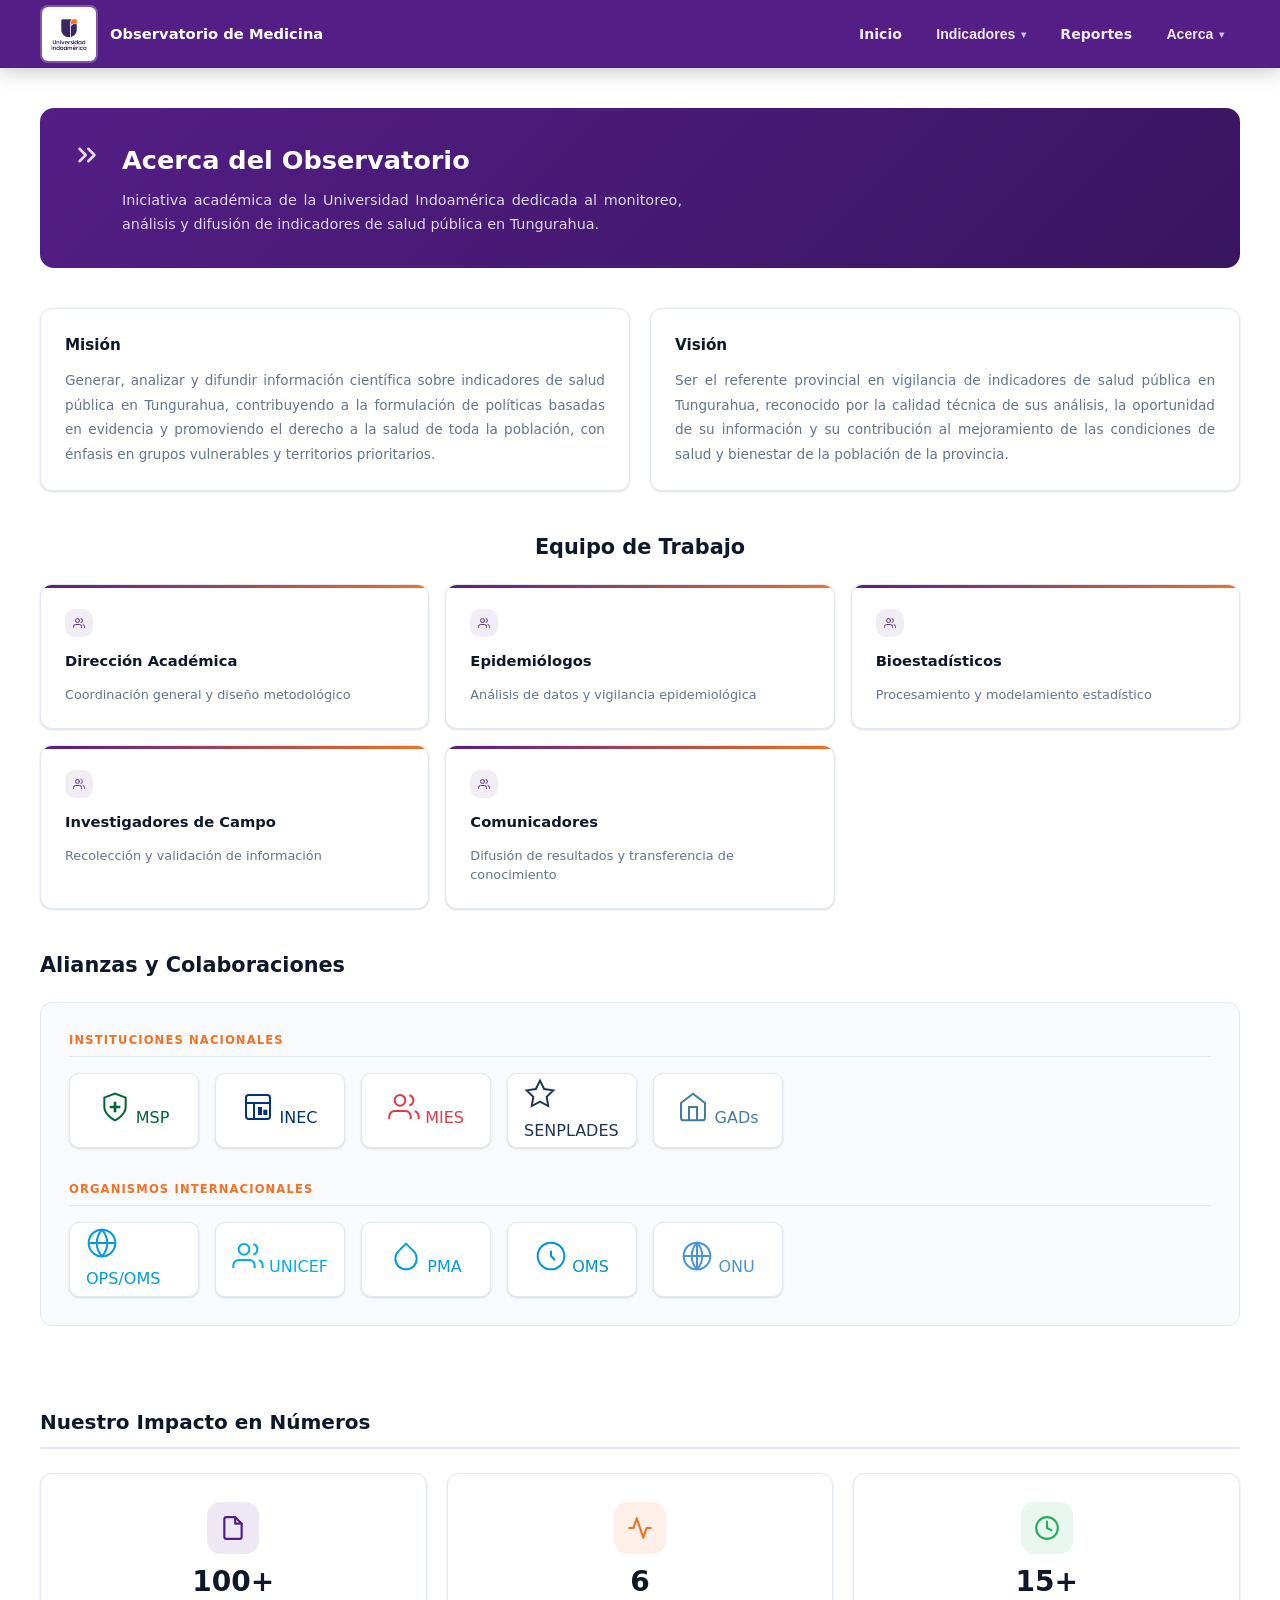
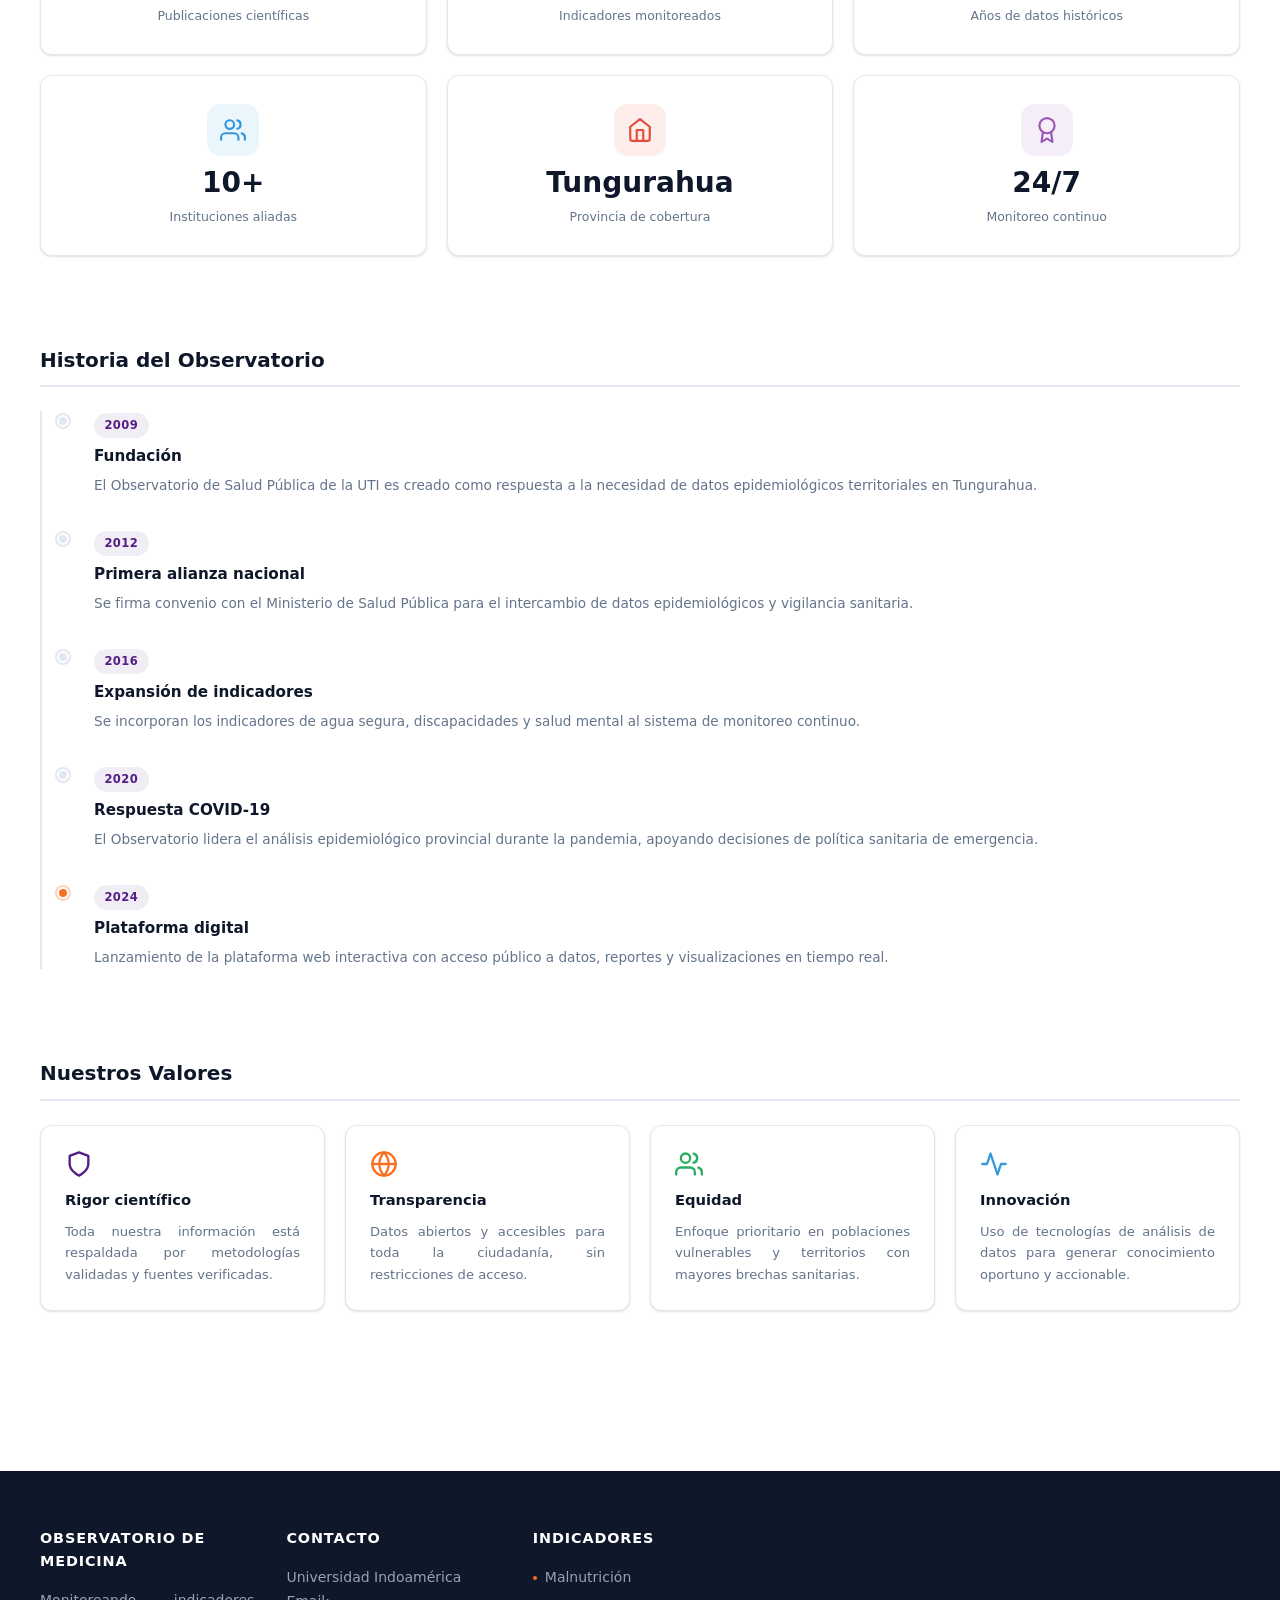
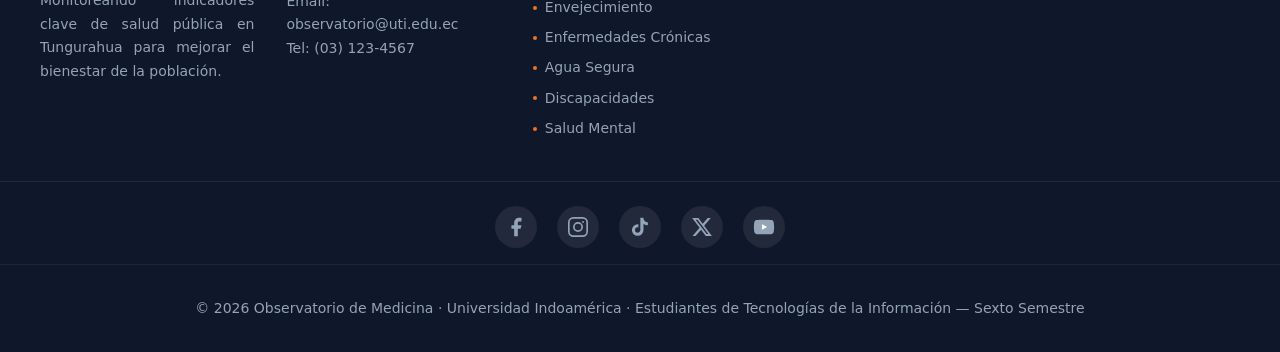
==== commit d6a7280d: "Mejoras en reportes: filtro Publicaciones y ajustes de menú" ====
--- a/pages/about.html
+++ b/pages/about.html
@@ -142,20 +142,7 @@
         </div>
       </div>
 
-      <!-- Producción Científica -->
-      <div class="ab-produccion">
-        <div class="ab-produccion-header">
-          <svg width="22" height="22" viewBox="0 0 24 24" fill="none" stroke="#531E86" stroke-width="2" stroke-linecap="round" stroke-linejoin="round"><path d="M2 3h6a4 4 0 0 1 4 4v14a3 3 0 0 0-3-3H2z"/><path d="M22 3h-6a4 4 0 0 0-4 4v14a3 3 0 0 1 3-3h7z"/></svg>
-          <h3>Producción Científica</h3>
-        </div>
-        <p>El Observatorio ha generado más de 100 publicaciones entre artículos científicos, informes técnicos, boletines y documentos de política pública. Nuestras investigaciones han contribuido al diseño de programas nacionales como:</p>
-        <div class="ab-produccion-grid">
-          <span>→ Plan Nacional de Nutrición Infantil</span>
-          <span>→ Estrategia de Envejecimiento Saludable</span>
-          <span>→ Programa de Prevención de Enfermedades Crónicas</span>
-          <span>→ Política Nacional de Agua Segura</span>
-        </div>
-      </div>
+      <!-- Producción Científica trasladada a su propia página: pages/produccion-cientifica.html -->
 
       <!-- CIFRAS DE IMPACTO -->
       <div class="ab-impacto">
--- a/assets/css/style.css
+++ b/assets/css/style.css
@@ -128,20 +128,44 @@
 .dropdown-panel {
   display: none;
   position: absolute;
-  top: calc(100% + 4px);
+  top: calc(100% + 8px);
   left: 0;
-  min-width: 520px;
-  background: var(--white);
-  border-radius: var(--radius);
-  box-shadow: var(--shadow-xl);
-  padding: 1.5rem;
+  transform: none;
+  min-width: 300px;
+  width: min(560px, calc(100vw - 2rem));
+  background: var(--white);
+  border-radius: 10px;
+  box-shadow: var(--shadow-lg);
+  padding: 0.7rem;
   grid-template-columns: 1fr 1fr;
-  gap: 1.5rem;
-  z-index: 500;
+  gap: 0.6rem;
+  z-index: 1000;
   border-top: 3px solid var(--orange);
   animation: dropIn 0.18s ease;
-}
-.dropdown-panel.narrow { min-width: 340px; right: 0; left: auto; }
+  overflow: hidden;
+  max-height: 220px;
+  overflow-y: auto;
+}
+
+/* Align dropdown to its parent nav-item and make it compact on desktop */
+.nav-item.has-dropdown {
+  position: relative;
+}
+.nav-item.has-dropdown > .dropdown-panel {
+  left: auto;
+  right: 0;
+  transform: none;
+  width: 340px;
+  min-width: 260px;
+  padding: 0.45rem;
+  gap: 0.5rem;
+  box-shadow: var(--shadow-md);
+}
+
+/* Small custom scrollbar for dropdown */
+.dropdown-panel::-webkit-scrollbar { width: 10px; }
+.dropdown-panel::-webkit-scrollbar-thumb { background: rgba(16,16,16,0.06); border-radius: 10px; }
+.dropdown-panel.narrow { min-width: 260px; right: 0; left: auto; transform: none; }
 .nav-item.open > .dropdown-panel { display: grid; }
 
 @keyframes dropIn {
@@ -150,13 +174,13 @@
 }
 
 .dropdown-heading {
-  font-size: 0.65rem;
+  font-size: 0.6rem;
   font-weight: 800;
-  letter-spacing: 0.1em;
+  letter-spacing: 0.08em;
   color: var(--orange);
   text-transform: uppercase;
-  margin-bottom: 0.6rem;
-  padding-bottom: 0.4rem;
+  margin-bottom: 0.45rem;
+  padding-bottom: 0.35rem;
   border-bottom: 1px solid var(--gray-200);
 }
 
@@ -165,17 +189,18 @@
 .dropdown-col a {
   display: flex;
   align-items: center;
-  gap: 0.5rem;
-  padding: 0.5rem 0.65rem;
-  border-radius: 7px;
+  gap: 0.45rem;
+  padding: 0.32rem 0.45rem;
+  border-radius: 6px;
   color: var(--gray-700);
-  font-size: 0.875rem;
+  font-size: 0.82rem;
+  line-height: 1.25;
   transition: background 0.12s, color 0.12s;
 }
 .dropdown-col a:hover { background: rgba(83,30,134,0.07); color: var(--purple); }
 .dropdown-col a::before {
   content: '';
-  width: 5px; height: 5px;
+  width: 4px; height: 4px;
   border-radius: 50%;
   background: var(--gray-200);
   flex-shrink: 0;
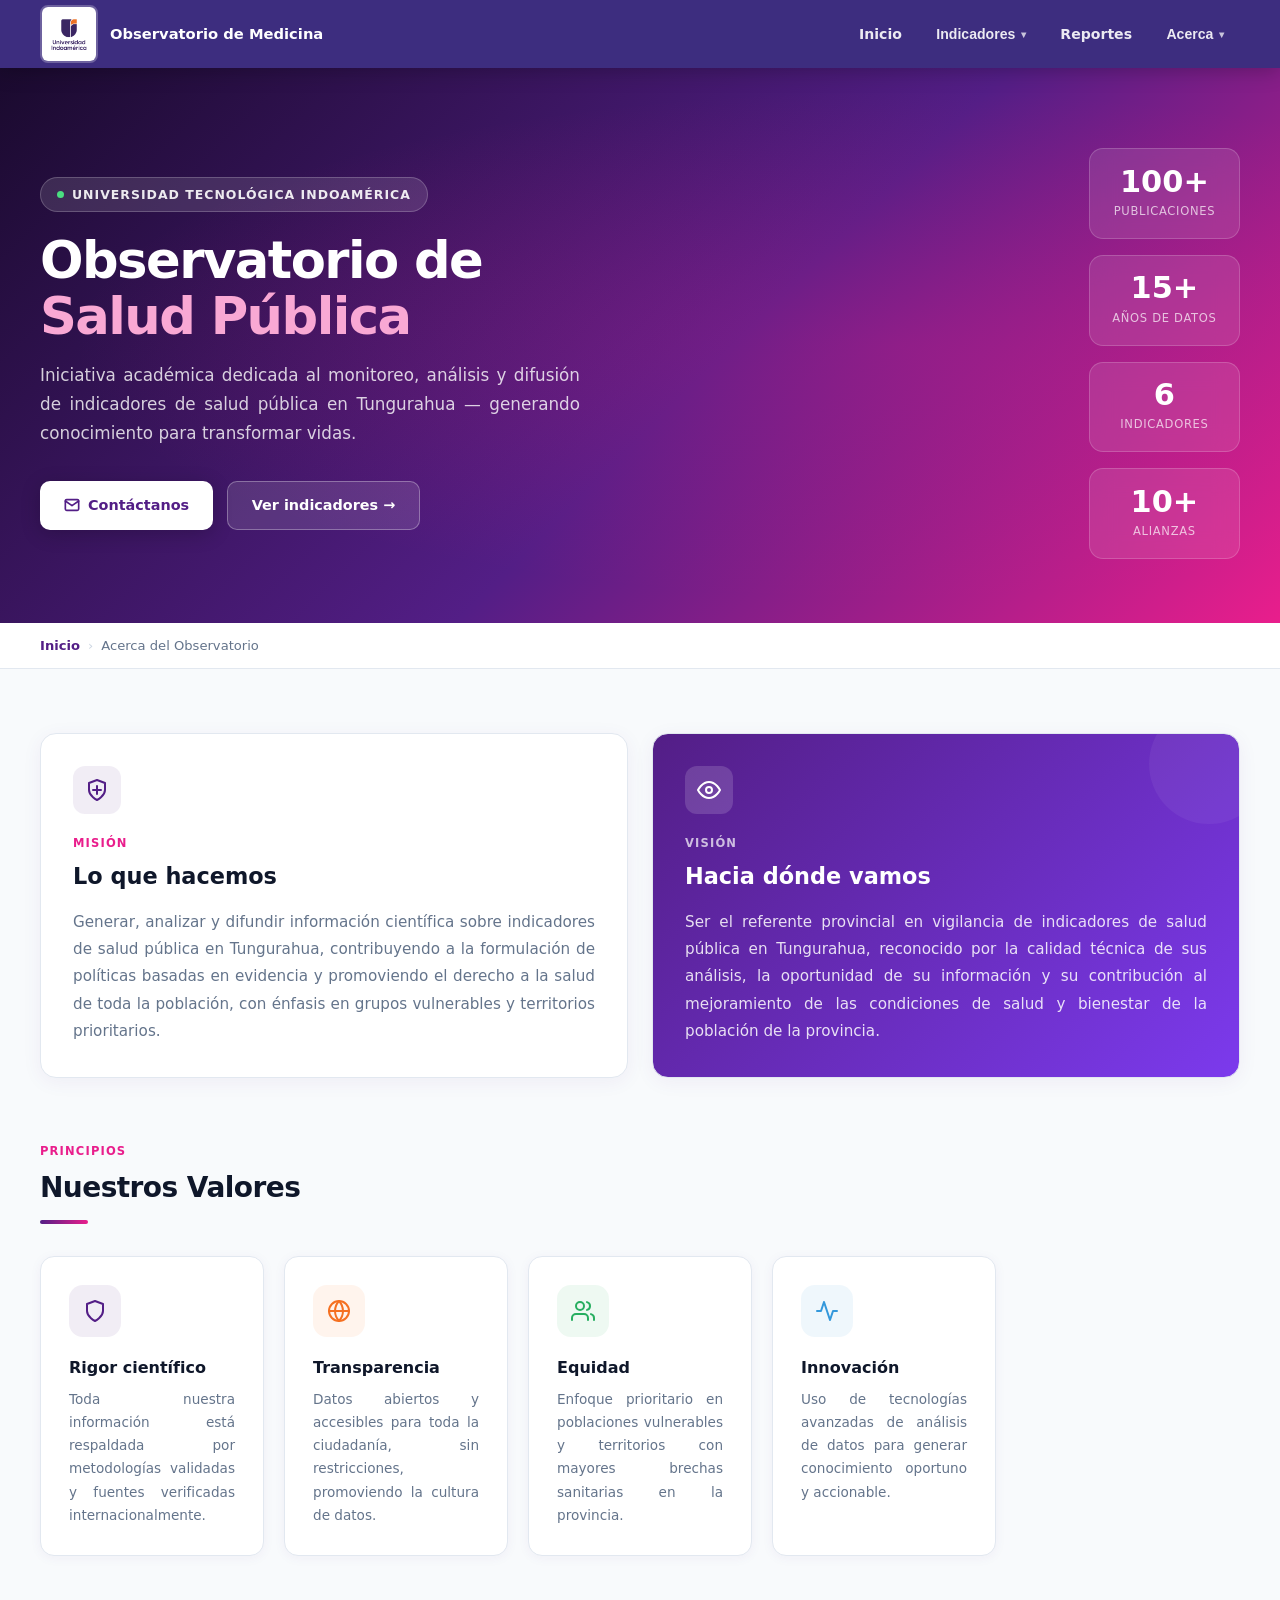
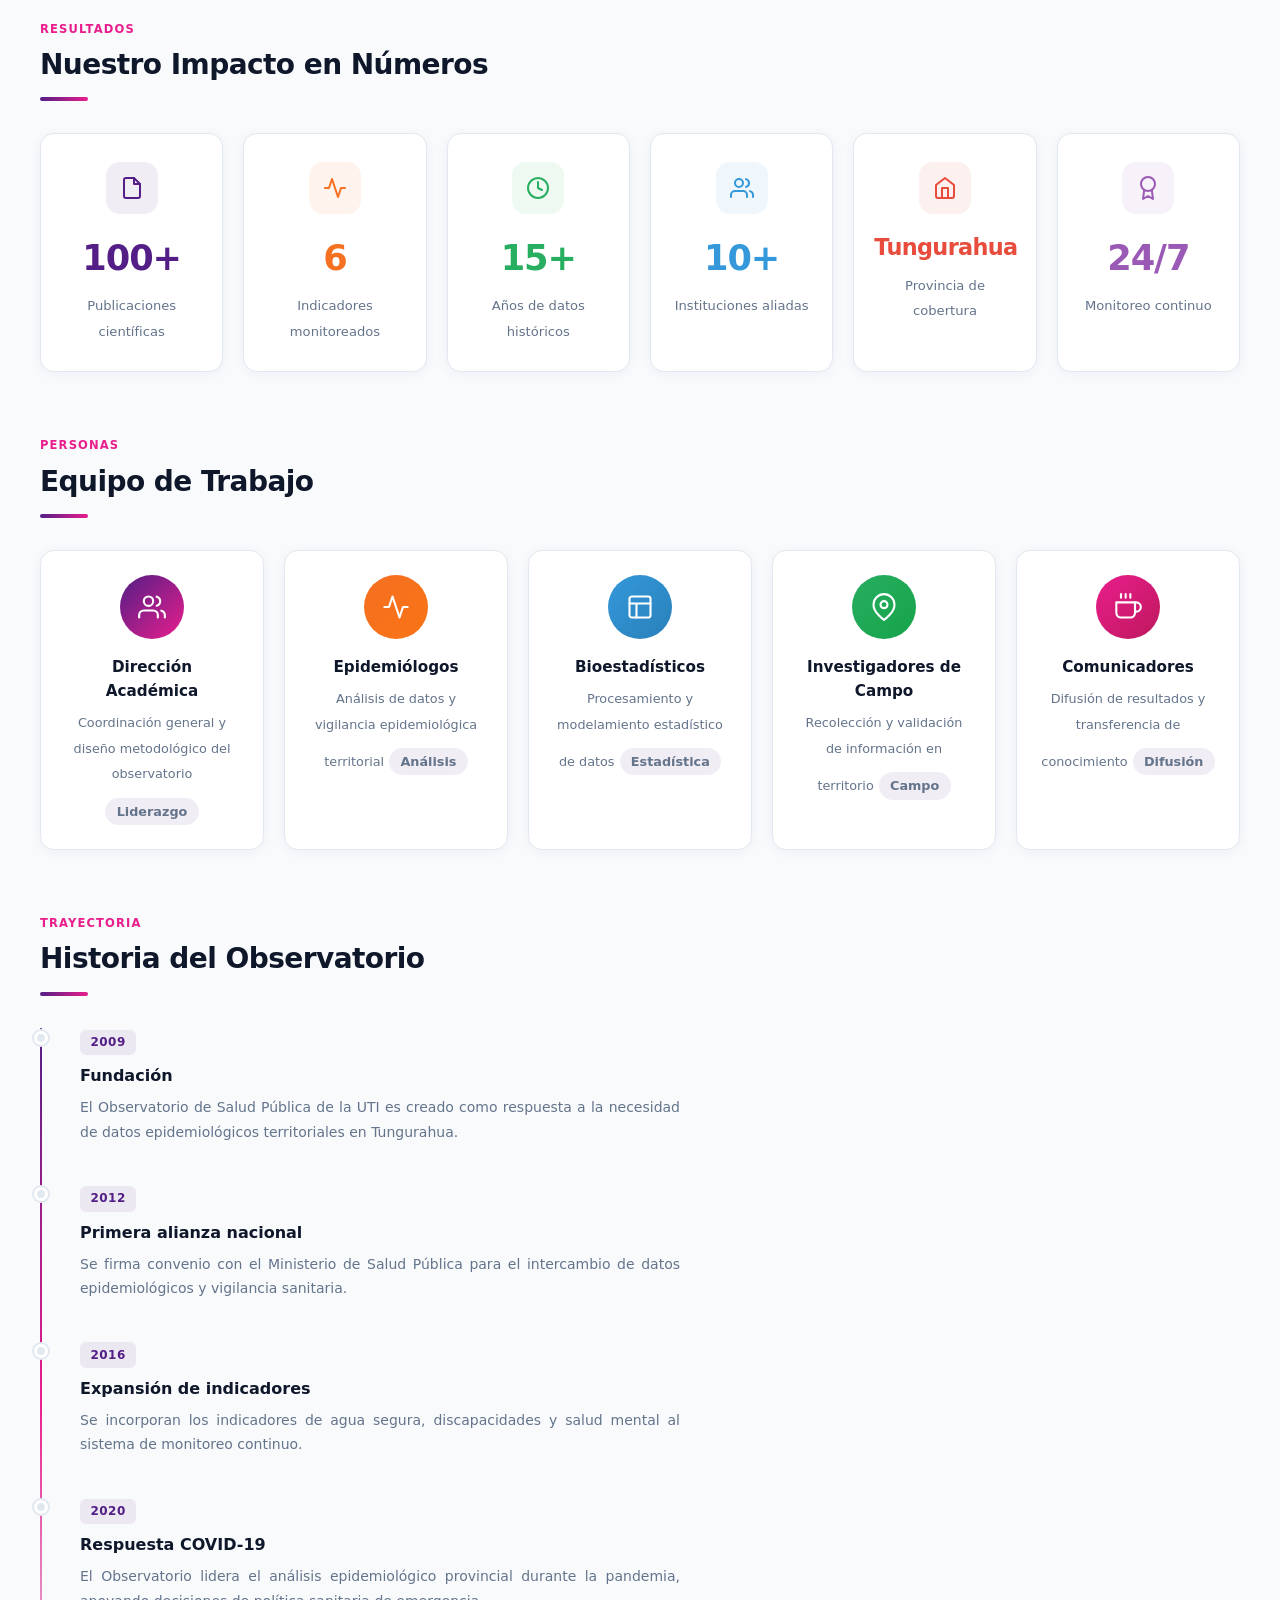
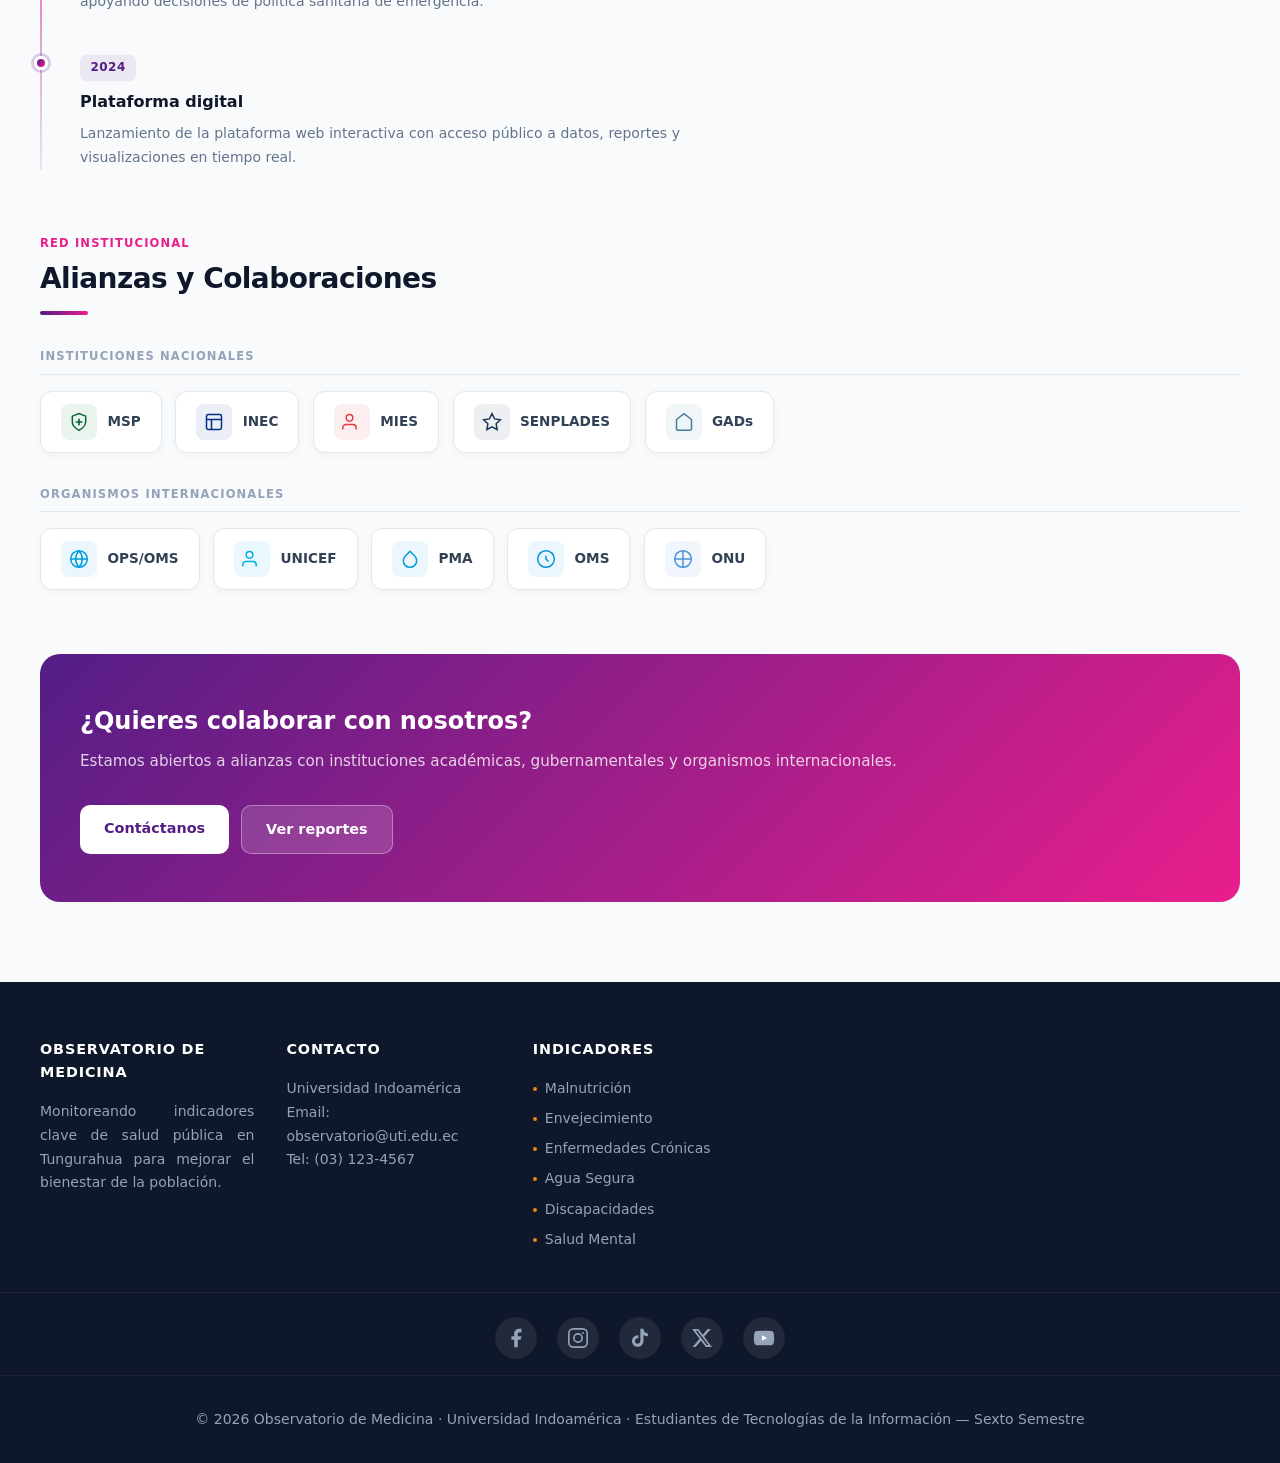
==== commit 4998ea4c: "cambio en interfaz observatorio" ====
--- a/pages/about.html
+++ b/pages/about.html
@@ -3,283 +3,646 @@
 <head>
   <meta charset="UTF-8" />
   <meta name="viewport" content="width=device-width, initial-scale=1.0" />
-  <title>Información - Observatorio de Medicina UTI</title>
+  <title>Acerca del Observatorio - UTI</title>
   <link rel="stylesheet" href="../assets/css/style.css" />
+  <style>
+    /* ══ HERO ══ */
+    .about-hero {
+      background: linear-gradient(135deg, #1a0a2e 0%, #531E86 55%, #e91e8c 100%);
+      padding: 5rem 0 4rem;
+      position: relative;
+      overflow: hidden;
+    }
+    .about-hero::before {
+      content: '';
+      position: absolute;
+      inset: 0;
+      background: radial-gradient(ellipse at 70% 50%, rgba(233,30,140,0.25) 0%, transparent 65%);
+    }
+    .about-hero-grid {
+      position: relative;
+      z-index: 1;
+      display: grid;
+      grid-template-columns: 1fr auto;
+      gap: 3rem;
+      align-items: center;
+    }
+    @media(max-width:800px){ .about-hero-grid{ grid-template-columns:1fr; } .about-hero-nums{ display:none!important; } }
+    .about-hero-eyebrow {
+      display: inline-flex;
+      align-items: center;
+      gap: 0.5rem;
+      background: rgba(255,255,255,0.12);
+      border: 1px solid rgba(255,255,255,0.2);
+      border-radius: 999px;
+      padding: 0.4rem 1rem;
+      color: rgba(255,255,255,0.9);
+      font-size: 0.78rem;
+      font-weight: 700;
+      letter-spacing: 0.08em;
+      text-transform: uppercase;
+      margin-bottom: 1.25rem;
+    }
+    .about-hero-eyebrow span { width:7px;height:7px;border-radius:50%;background:#4ade80; }
+    .about-hero h1 {
+      font-size: clamp(2.2rem, 4vw, 3.2rem);
+      font-weight: 900;
+      color: #fff;
+      line-height: 1.1;
+      letter-spacing: -0.03em;
+      margin-bottom: 1rem;
+    }
+    .about-hero h1 em { font-style: normal; color: #f9a8d4; }
+    .about-hero-desc {
+      color: rgba(255,255,255,0.8);
+      font-size: 1.05rem;
+      line-height: 1.75;
+      max-width: 540px;
+      margin-bottom: 2rem;
+    }
+    .about-hero-actions { display:flex; gap:0.85rem; flex-wrap:wrap; }
+    .btn-hero-primary {
+      display:inline-flex; align-items:center; gap:0.5rem;
+      background:#fff; color:#531E86;
+      padding:0.75rem 1.5rem; border-radius:10px;
+      font-weight:800; font-size:0.9rem;
+      text-decoration:none; transition:all .15s;
+      box-shadow: 0 4px 20px rgba(0,0,0,0.2);
+    }
+    .btn-hero-primary:hover{ transform:translateY(-2px); box-shadow:0 6px 24px rgba(0,0,0,0.25); }
+    .btn-hero-secondary {
+      display:inline-flex; align-items:center; gap:0.5rem;
+      background:rgba(255,255,255,0.12); color:#fff;
+      border:1.5px solid rgba(255,255,255,0.3);
+      padding:0.75rem 1.5rem; border-radius:10px;
+      font-weight:700; font-size:0.9rem;
+      text-decoration:none; transition:all .15s;
+    }
+    .btn-hero-secondary:hover{ background:rgba(255,255,255,0.2); }
+    .about-hero-nums {
+      display:flex; flex-direction:column; gap:1rem;
+    }
+    .hero-num-card {
+      background:rgba(255,255,255,0.1);
+      backdrop-filter:blur(12px);
+      border:1px solid rgba(255,255,255,0.18);
+      border-radius:14px;
+      padding:1.1rem 1.4rem;
+      text-align:center; min-width:130px;
+    }
+    .hero-num-card strong { display:block; font-size:1.9rem; font-weight:900; color:#fff; line-height:1; }
+    .hero-num-card span { font-size:0.72rem; color:rgba(255,255,255,0.7); text-transform:uppercase; letter-spacing:0.06em; margin-top:0.3rem; display:block; }
+
+    /* ══ BREADCRUMB ══ */
+    .about-breadcrumb {
+      background:#fff; border-bottom:1px solid #e2e8f0;
+      padding:0.75rem 0;
+    }
+    .about-breadcrumb nav { display:flex; align-items:center; gap:0.5rem; font-size:0.82rem; color:#64748b; }
+    .about-breadcrumb a { color:#531E86; font-weight:600; text-decoration:none; }
+    .about-breadcrumb a:hover { text-decoration:underline; }
+    .about-breadcrumb .sep { color:#cbd5e1; }
+
+    /* ══ BODY ══ */
+    .about-body { background:#f8fafc; padding:4rem 0 5rem; }
+
+    /* ══ MISIÓN / VISIÓN ══ */
+    .mv-grid {
+      display:grid; grid-template-columns:1fr 1fr; gap:1.5rem; margin-bottom:4rem;
+    }
+    @media(max-width:700px){ .mv-grid{ grid-template-columns:1fr; } }
+    .mv-card {
+      border-radius:16px; padding:2rem;
+      border:1px solid #e2e8f0;
+      box-shadow:0 4px 20px rgba(83,30,134,0.06);
+      position:relative; overflow:hidden;
+    }
+    .mv-card.mision { background:#fff; }
+    .mv-card.vision { background:linear-gradient(135deg,#531E86,#7c3aed); }
+    .mv-card.vision .mv-title,.mv-card.vision .mv-text { color:#fff; }
+    .mv-card.vision .mv-text { color:rgba(255,255,255,0.85); }
+    .mv-card::before {
+      content:'';
+      position:absolute; top:-30px; right:-30px;
+      width:120px; height:120px;
+      border-radius:50%;
+      background:rgba(255,255,255,0.05);
+    }
+    .mv-icon {
+      width:48px;height:48px;border-radius:12px;
+      display:grid;place-items:center;margin-bottom:1.25rem;
+    }
+    .mv-card.mision .mv-icon { background:rgba(83,30,134,0.08); }
+    .mv-card.vision .mv-icon { background:rgba(255,255,255,0.15); }
+    .mv-label {
+      font-size:0.72rem; font-weight:800; letter-spacing:0.1em; text-transform:uppercase;
+      margin-bottom:0.4rem;
+    }
+    .mv-card.mision .mv-label { color:#e91e8c; }
+    .mv-card.vision .mv-label { color:rgba(255,255,255,0.7); }
+    .mv-title { font-size:1.4rem; font-weight:800; color:#0f172a; margin-bottom:0.85rem; }
+    .mv-text { color:#64748b; line-height:1.8; font-size:0.95rem; margin:0; }
+
+    /* ══ SECTION TITLE ══ */
+    .ab2-section { margin-bottom:4rem; }
+    .ab2-section-head {
+      display:flex; align-items:flex-end; justify-content:space-between;
+      gap:1rem; margin-bottom:2rem; flex-wrap:wrap;
+    }
+    .ab2-section-head-left {}
+    .ab2-section-label {
+      font-size:0.72rem; font-weight:800; letter-spacing:0.1em; text-transform:uppercase;
+      color:#e91e8c; margin-bottom:0.3rem;
+    }
+    .ab2-section-title {
+      font-size:1.75rem; font-weight:900; color:#0f172a; letter-spacing:-0.02em;
+    }
+    .ab2-section-line {
+      width:48px;height:4px;border-radius:2px;
+      background:linear-gradient(90deg,#531E86,#e91e8c);
+      margin-top:0.6rem;
+    }
+
+    /* ══ VALORES ══ */
+    .valores-grid {
+      display:grid; grid-template-columns:repeat(auto-fill,minmax(220px,1fr)); gap:1.25rem;
+    }
+    .valor-card {
+      background:#fff; border-radius:14px;
+      border:1px solid #e2e8f0;
+      box-shadow:0 2px 12px rgba(83,30,134,0.05);
+      padding:1.75rem;
+      transition:transform .2s, box-shadow .2s, border-color .2s;
+    }
+    .valor-card:hover { transform:translateY(-4px); box-shadow:0 8px 30px rgba(83,30,134,0.12); border-color:rgba(83,30,134,0.2); }
+    .valor-icon {
+      width:52px;height:52px;border-radius:14px;
+      display:grid;place-items:center;margin-bottom:1.1rem;
+    }
+    .valor-card h4 { font-size:1rem; font-weight:800; color:#0f172a; margin-bottom:0.5rem; }
+    .valor-card p { font-size:0.85rem; color:#64748b; line-height:1.7; margin:0; }
+
+    /* ══ EQUIPO ══ */
+    .equipo-grid {
+      display:grid; grid-template-columns:repeat(auto-fill,minmax(200px,1fr)); gap:1.25rem;
+    }
+    .equipo-card {
+      background:#fff; border-radius:14px;
+      border:1px solid #e2e8f0;
+      box-shadow:0 2px 12px rgba(83,30,134,0.05);
+      padding:1.5rem; text-align:center;
+      transition:transform .2s, box-shadow .2s;
+    }
+    .equipo-card:hover { transform:translateY(-4px); box-shadow:0 8px 30px rgba(83,30,134,0.12); }
+    .equipo-avatar {
+      width:64px;height:64px;border-radius:50%;
+      background:linear-gradient(135deg,#531E86,#e91e8c);
+      display:grid;place-items:center;
+      margin:0 auto 1rem;
+    }
+    .equipo-card strong { display:block; font-size:0.95rem; font-weight:800; color:#0f172a; margin-bottom:0.35rem; }
+    .equipo-card span { font-size:0.8rem; color:#64748b; line-height:1.5; }
+    .equipo-badge {
+      display:inline-block; margin-top:0.75rem;
+      padding:0.25rem 0.7rem; border-radius:999px;
+      background:rgba(83,30,134,0.08); color:#531E86;
+      font-size:0.72rem; font-weight:700;
+    }
+
+    /* ══ IMPACTO ══ */
+    .impacto-grid {
+      display:grid; grid-template-columns:repeat(auto-fill,minmax(180px,1fr)); gap:1.25rem;
+    }
+    .impacto-card {
+      background:#fff; border-radius:14px;
+      border:1px solid #e2e8f0;
+      box-shadow:0 2px 12px rgba(83,30,134,0.05);
+      padding:1.75rem 1.25rem; text-align:center;
+      transition:transform .2s, box-shadow .2s;
+    }
+    .impacto-card:hover { transform:translateY(-4px); box-shadow:0 8px 30px rgba(83,30,134,0.12); }
+    .impacto-icon {
+      width:52px;height:52px;border-radius:14px;
+      display:grid;place-items:center;margin:0 auto 1rem;
+    }
+    .impacto-card strong {
+      display:block; font-size:2.2rem; font-weight:900;
+      letter-spacing:-0.03em; margin-bottom:0.35rem;
+    }
+    .impacto-card span { font-size:0.82rem; color:#64748b; font-weight:500; }
+
+    /* ══ TIMELINE ══ */
+    .timeline-wrap {
+      position:relative; padding-left:2.5rem;
+    }
+    .timeline-wrap::before {
+      content:'';
+      position:absolute; left:0; top:0; bottom:0;
+      width:2px;
+      background:linear-gradient(to bottom, #531E86, #e91e8c, #e2e8f0);
+      border-radius:2px;
+    }
+    .tl-item {
+      position:relative; padding-bottom:2.5rem;
+    }
+    .tl-item:last-child { padding-bottom:0; }
+    .tl-dot {
+      position:absolute; left:-2.5rem;
+      width:14px;height:14px;border-radius:50%;
+      background:#e2e8f0; border:3px solid #fff;
+      box-shadow:0 0 0 2px #e2e8f0;
+      top:0.2rem;
+      transform:translateX(-6px);
+    }
+    .tl-dot.active {
+      background:linear-gradient(135deg,#531E86,#e91e8c);
+      box-shadow:0 0 0 3px rgba(83,30,134,0.2);
+    }
+    .tl-year {
+      display:inline-block; font-size:0.75rem; font-weight:800;
+      color:#531E86; background:rgba(83,30,134,0.08);
+      padding:0.2rem 0.65rem; border-radius:6px;
+      letter-spacing:0.04em; margin-bottom:0.5rem;
+    }
+    .tl-item h4 { font-size:1rem; font-weight:800; color:#0f172a; margin-bottom:0.4rem; }
+    .tl-item p { font-size:0.875rem; color:#64748b; line-height:1.75; margin:0; max-width:600px; }
+
+    /* ══ ALIANZAS ══ */
+    .alianzas-group { margin-bottom:2rem; }
+    .alianzas-group-label {
+      font-size:0.72rem; font-weight:800; text-transform:uppercase; letter-spacing:0.1em;
+      color:#94a3b8; margin-bottom:1rem; padding-bottom:0.5rem;
+      border-bottom:1px solid #e2e8f0;
+    }
+    .alianzas-logos {
+      display:flex; flex-wrap:wrap; gap:0.85rem;
+    }
+    .alianza-logo {
+      display:flex; align-items:center; gap:0.65rem;
+      background:#fff; border:1.5px solid #e2e8f0; border-radius:12px;
+      padding:0.75rem 1.25rem;
+      text-decoration:none; color:#334155;
+      font-size:0.85rem; font-weight:700;
+      transition:all .2s;
+      box-shadow:0 2px 8px rgba(0,0,0,0.04);
+    }
+    .alianza-logo:hover { border-color:#531E86; color:#531E86; transform:translateY(-2px); box-shadow:0 6px 20px rgba(83,30,134,0.12); }
+    .alianza-logo .al-icon {
+      width:36px;height:36px;border-radius:8px;
+      display:grid;place-items:center;flex-shrink:0;
+    }
+
+    /* ══ CTA FINAL ══ */
+    .about-cta {
+      background:linear-gradient(135deg,#531E86,#e91e8c);
+      border-radius:20px; padding:3rem 2.5rem;
+      display:flex; align-items:center; justify-content:space-between;
+      gap:2rem; flex-wrap:wrap; margin-top:1rem;
+    }
+    .about-cta h3 { font-size:1.5rem; font-weight:900; color:#fff; margin-bottom:0.5rem; }
+    .about-cta p { color:rgba(255,255,255,0.8); font-size:0.95rem; margin:0; }
+    .about-cta-btns { display:flex; gap:0.75rem; flex-wrap:wrap; }
+    .cta-btn-w { background:#fff; color:#531E86; padding:0.75rem 1.5rem; border-radius:10px; font-weight:800; font-size:0.9rem; text-decoration:none; transition:all .15s; }
+    .cta-btn-w:hover { transform:translateY(-2px); box-shadow:0 4px 20px rgba(0,0,0,0.2); }
+    .cta-btn-o { background:rgba(255,255,255,0.15); color:#fff; border:1.5px solid rgba(255,255,255,0.35); padding:0.75rem 1.5rem; border-radius:10px; font-weight:700; font-size:0.9rem; text-decoration:none; transition:all .15s; }
+    .cta-btn-o:hover { background:rgba(255,255,255,0.25); }
+  </style>
 </head>
 <body>
   <div id="site-header"></div>
-
-  <main class="page-shell">
-    <div class="container about-page">
-
-      <!-- Banner púrpura -->
-      <div class="ab-banner">
-        <svg width="30" height="30" viewBox="0 0 24 24" fill="none" stroke="rgba(255,255,255,0.85)" stroke-width="2" stroke-linecap="round" stroke-linejoin="round"><polyline points="13 17 18 12 13 7"/><polyline points="6 17 11 12 6 7"/></svg>
+  <main>
+
+    <!-- HERO -->
+    <section class="about-hero">
+      <div class="container about-hero-grid">
         <div>
-          <h1>Acerca del Observatorio</h1>
-          <p>Iniciativa académica de la Universidad Indoamérica dedicada al monitoreo, análisis y difusión de indicadores de salud pública en Tungurahua.</p>
+          <div class="about-hero-eyebrow"><span></span> Universidad Tecnológica Indoamérica</div>
+          <h1>Observatorio de<br><em>Salud Pública</em></h1>
+          <p class="about-hero-desc">Iniciativa académica dedicada al monitoreo, análisis y difusión de indicadores de salud pública en Tungurahua — generando conocimiento para transformar vidas.</p>
+          <div class="about-hero-actions">
+            <a href="contacto.html" class="btn-hero-primary" data-action="navigate" data-url="contacto.html">
+              <svg width="16" height="16" viewBox="0 0 24 24" fill="none" stroke="currentColor" stroke-width="2.5" stroke-linecap="round" stroke-linejoin="round"><path d="M4 4h16c1.1 0 2 .9 2 2v12c0 1.1-.9 2-2 2H4c-1.1 0-2-.9-2-2V6c0-1.1.9-2 2-2z"/><polyline points="22,6 12,13 2,6"/></svg>
+              Contáctanos
+            </a>
+            <a href="../index.html" class="btn-hero-secondary" data-action="navigate" data-url="../index.html">
+              Ver indicadores →
+            </a>
+          </div>
+        </div>
+        <div class="about-hero-nums">
+          <div class="hero-num-card"><strong>100+</strong><span>Publicaciones</span></div>
+          <div class="hero-num-card"><strong>15+</strong><span>Años de datos</span></div>
+          <div class="hero-num-card"><strong>6</strong><span>Indicadores</span></div>
+          <div class="hero-num-card"><strong>10+</strong><span>Alianzas</span></div>
         </div>
       </div>
-
-      <!-- Misión y Visión -->
-      <div class="ab-mv">
-        <div class="ab-mv-card">
-          <h3>Misión</h3>
-          <p>Generar, analizar y difundir información científica sobre indicadores de salud pública en Tungurahua, contribuyendo a la formulación de políticas basadas en evidencia y promoviendo el derecho a la salud de toda la población, con énfasis en grupos vulnerables y territorios prioritarios.</p>
-        </div>
-        <div class="ab-mv-card">
-          <h3>Visión</h3>
-          <p>Ser el referente provincial en vigilancia de indicadores de salud pública en Tungurahua, reconocido por la calidad técnica de sus análisis, la oportunidad de su información y su contribución al mejoramiento de las condiciones de salud y bienestar de la población de la provincia.</p>
-        </div>
+    </section>
+
+    <!-- BREADCRUMB -->
+    <div class="about-breadcrumb">
+      <div class="container">
+        <nav aria-label="Breadcrumb">
+          <a href="../index.html">Inicio</a>
+          <span class="sep">›</span>
+          <span>Acerca del Observatorio</span>
+        </nav>
       </div>
-
-      <!-- Equipo de Trabajo -->
-      <div class="ab-section">
-        <h2 class="ab-title">Equipo de Trabajo</h2>
-        <div class="ab-equipo">
-          <div class="ab-equipo-card">
-            <svg width="28" height="28" viewBox="0 0 24 24" fill="none" stroke="#531E86" stroke-width="1.8" stroke-linecap="round" stroke-linejoin="round"><path d="M17 21v-2a4 4 0 0 0-4-4H5a4 4 0 0 0-4 4v2"/><circle cx="9" cy="7" r="4"/><path d="M23 21v-2a4 4 0 0 0-3-3.87"/><path d="M16 3.13a4 4 0 0 1 0 7.75"/></svg>
-            <strong>Dirección Académica</strong>
-            <span>Coordinación general y diseño metodológico</span>
-          </div>
-          <div class="ab-equipo-card">
-            <svg width="28" height="28" viewBox="0 0 24 24" fill="none" stroke="#531E86" stroke-width="1.8" stroke-linecap="round" stroke-linejoin="round"><path d="M17 21v-2a4 4 0 0 0-4-4H5a4 4 0 0 0-4 4v2"/><circle cx="9" cy="7" r="4"/><path d="M23 21v-2a4 4 0 0 0-3-3.87"/><path d="M16 3.13a4 4 0 0 1 0 7.75"/></svg>
-            <strong>Epidemiólogos</strong>
-            <span>Análisis de datos y vigilancia epidemiológica</span>
-          </div>
-          <div class="ab-equipo-card">
-            <svg width="28" height="28" viewBox="0 0 24 24" fill="none" stroke="#531E86" stroke-width="1.8" stroke-linecap="round" stroke-linejoin="round"><path d="M17 21v-2a4 4 0 0 0-4-4H5a4 4 0 0 0-4 4v2"/><circle cx="9" cy="7" r="4"/><path d="M23 21v-2a4 4 0 0 0-3-3.87"/><path d="M16 3.13a4 4 0 0 1 0 7.75"/></svg>
-            <strong>Bioestadísticos</strong>
-            <span>Procesamiento y modelamiento estadístico</span>
-          </div>
-          <div class="ab-equipo-card">
-            <svg width="28" height="28" viewBox="0 0 24 24" fill="none" stroke="#531E86" stroke-width="1.8" stroke-linecap="round" stroke-linejoin="round"><path d="M17 21v-2a4 4 0 0 0-4-4H5a4 4 0 0 0-4 4v2"/><circle cx="9" cy="7" r="4"/><path d="M23 21v-2a4 4 0 0 0-3-3.87"/><path d="M16 3.13a4 4 0 0 1 0 7.75"/></svg>
-            <strong>Investigadores de Campo</strong>
-            <span>Recolección y validación de información</span>
-          </div>
-          <div class="ab-equipo-card">
-            <svg width="28" height="28" viewBox="0 0 24 24" fill="none" stroke="#531E86" stroke-width="1.8" stroke-linecap="round" stroke-linejoin="round"><path d="M17 21v-2a4 4 0 0 0-4-4H5a4 4 0 0 0-4 4v2"/><circle cx="9" cy="7" r="4"/><path d="M23 21v-2a4 4 0 0 0-3-3.87"/><path d="M16 3.13a4 4 0 0 1 0 7.75"/></svg>
-            <strong>Comunicadores</strong>
-            <span>Difusión de resultados y transferencia de conocimiento</span>
-          </div>
-        </div>
-      </div>
-
-      <!-- Alianzas y Colaboraciones -->
-      <div class="ab-section">
-        <h2 class="ab-alianzas-title">Alianzas y Colaboraciones</h2>
-        <div class="ab-logos-section">
-          <div class="ab-logos-group">
-            <p class="ab-logos-label">Instituciones Nacionales</p>
-            <div class="ab-logos-grid">
-              <a href="https://www.salud.gob.ec" target="_blank" rel="noopener" class="ab-logo-card" title="Ministerio de Salud Pública">
-                <div class="ab-logo-svg-wrap" style="color:#006633">
-                  <svg width="32" height="32" viewBox="0 0 24 24" fill="none" stroke="currentColor" stroke-width="1.5"><path d="M12 22s8-4 8-10V5l-8-3-8 3v7c0 6 8 10 8 10z"/><path d="M12 8v8M8 12h8" stroke-width="2"/></svg>
-                  <span>MSP</span>
-                </div>
-              </a>
-              <a href="https://www.ecuadorencifras.gob.ec" target="_blank" rel="noopener" class="ab-logo-card" title="Instituto Nacional de Estadística y Censos">
-                <div class="ab-logo-svg-wrap" style="color:#003087">
-                  <svg width="32" height="32" viewBox="0 0 24 24" fill="none" stroke="currentColor" stroke-width="1.5"><rect x="3" y="3" width="18" height="18" rx="2"/><path d="M3 9h18M9 21V9"/><rect x="12" y="12" width="3" height="6" fill="currentColor" stroke="none"/><rect x="16" y="14" width="3" height="4" fill="currentColor" stroke="none"/></svg>
-                  <span>INEC</span>
-                </div>
-              </a>
-              <a href="https://www.inclusion.gob.ec" target="_blank" rel="noopener" class="ab-logo-card" title="Ministerio de Inclusión Económica y Social">
-                <div class="ab-logo-svg-wrap" style="color:#e63946">
-                  <svg width="32" height="32" viewBox="0 0 24 24" fill="none" stroke="currentColor" stroke-width="1.5"><path d="M17 21v-2a4 4 0 0 0-4-4H5a4 4 0 0 0-4 4v2"/><circle cx="9" cy="7" r="4"/><path d="M23 21v-2a4 4 0 0 0-3-3.87M16 3.13a4 4 0 0 1 0 7.75"/></svg>
-                  <span>MIES</span>
-                </div>
-              </a>
-              <a href="https://www.planificacion.gob.ec" target="_blank" rel="noopener" class="ab-logo-card" title="Secretaría Nacional de Planificación">
-                <div class="ab-logo-svg-wrap" style="color:#1d3557">
-                  <svg width="32" height="32" viewBox="0 0 24 24" fill="none" stroke="currentColor" stroke-width="1.5"><polygon points="12 2 15.09 8.26 22 9.27 17 14.14 18.18 21.02 12 17.77 5.82 21.02 7 14.14 2 9.27 8.91 8.26 12 2"/></svg>
-                  <span>SENPLADES</span>
-                </div>
-              </a>
-              <a href="https://www.gob.ec" target="_blank" rel="noopener" class="ab-logo-card" title="Gobiernos Autónomos Descentralizados">
-                <div class="ab-logo-svg-wrap" style="color:#457b9d">
-                  <svg width="32" height="32" viewBox="0 0 24 24" fill="none" stroke="currentColor" stroke-width="1.5"><path d="M3 9l9-7 9 7v11a2 2 0 0 1-2 2H5a2 2 0 0 1-2-2z"/><polyline points="9 22 9 12 15 12 15 22"/></svg>
-                  <span>GADs</span>
-                </div>
-              </a>
-            </div>
-          </div>
-          <div class="ab-logos-group">
-            <p class="ab-logos-label">Organismos Internacionales</p>
-            <div class="ab-logos-grid">
-              <a href="https://www.paho.org" target="_blank" rel="noopener" class="ab-logo-card" title="Organización Panamericana de la Salud">
-                <div class="ab-logo-svg-wrap" style="color:#009cde">
-                  <svg width="32" height="32" viewBox="0 0 24 24" fill="none" stroke="currentColor" stroke-width="1.5"><circle cx="12" cy="12" r="10"/><line x1="2" y1="12" x2="22" y2="12"/><path d="M12 2a15.3 15.3 0 0 1 4 10 15.3 15.3 0 0 1-4 10 15.3 15.3 0 0 1-4-10 15.3 15.3 0 0 1 4-10z"/></svg>
-                  <span>OPS/OMS</span>
-                </div>
-              </a>
-              <a href="https://www.unicef.org/es" target="_blank" rel="noopener" class="ab-logo-card" title="UNICEF">
-                <div class="ab-logo-svg-wrap" style="color:#00aeef">
-                  <svg width="32" height="32" viewBox="0 0 24 24" fill="none" stroke="currentColor" stroke-width="1.5"><path d="M17 21v-2a4 4 0 0 0-4-4H5a4 4 0 0 0-4 4v2"/><circle cx="9" cy="7" r="4"/><path d="M23 21v-2a4 4 0 0 0-3-3.87M16 3.13a4 4 0 0 1 0 7.75"/></svg>
-                  <span>UNICEF</span>
-                </div>
-              </a>
-              <a href="https://www.wfp.org/es" target="_blank" rel="noopener" class="ab-logo-card" title="Programa Mundial de Alimentos">
-                <div class="ab-logo-svg-wrap" style="color:#009edb">
-                  <svg width="32" height="32" viewBox="0 0 24 24" fill="none" stroke="currentColor" stroke-width="1.5"><path d="M12 2.69l5.66 5.66a8 8 0 1 1-11.31 0z"/></svg>
-                  <span>PMA</span>
-                </div>
-              </a>
-              <a href="https://www.who.int/es" target="_blank" rel="noopener" class="ab-logo-card" title="Organización Mundial de la Salud">
-                <div class="ab-logo-svg-wrap" style="color:#0093d5">
-                  <svg width="32" height="32" viewBox="0 0 24 24" fill="none" stroke="currentColor" stroke-width="1.5"><circle cx="12" cy="12" r="10"/><path d="M12 8v4l3 3"/></svg>
-                  <span>OMS</span>
-                </div>
-              </a>
-              <a href="https://www.un.org/es" target="_blank" rel="noopener" class="ab-logo-card" title="Organización de las Naciones Unidas">
-                <div class="ab-logo-svg-wrap" style="color:#4b92db">
-                  <svg width="32" height="32" viewBox="0 0 24 24" fill="none" stroke="currentColor" stroke-width="1.5"><circle cx="12" cy="12" r="10"/><line x1="2" y1="12" x2="22" y2="12"/><path d="M12 2a15.3 15.3 0 0 1 4 10 15.3 15.3 0 0 1-4 10 15.3 15.3 0 0 1-4-10 15.3 15.3 0 0 1 4-10z"/><path d="M12 2v20"/></svg>
-                  <span>ONU</span>
-                </div>
-              </a>
-            </div>
-          </div>
-        </div>
-      </div>
-
-      <!-- Producción Científica trasladada a su propia página: pages/produccion-cientifica.html -->
-
-      <!-- CIFRAS DE IMPACTO -->
-      <div class="ab-impacto">
-        <h3 class="ab-section-title">Nuestro Impacto en Números</h3>
-        <div class="ab-impacto-grid">
-          <div class="ab-impacto-card">
-            <div class="ab-impacto-icon" style="background:rgba(83,30,134,0.1)">
-              <svg width="26" height="26" viewBox="0 0 24 24" fill="none" stroke="#531E86" stroke-width="2" stroke-linecap="round" stroke-linejoin="round"><path d="M14 2H6a2 2 0 0 0-2 2v16a2 2 0 0 0 2 2h12a2 2 0 0 0 2-2V8z"/><polyline points="14 2 14 8 20 8"/></svg>
-            </div>
-            <strong>100+</strong>
-            <span>Publicaciones científicas</span>
-          </div>
-          <div class="ab-impacto-card">
-            <div class="ab-impacto-icon" style="background:rgba(245,112,33,0.1)">
-              <svg width="26" height="26" viewBox="0 0 24 24" fill="none" stroke="#F57021" stroke-width="2" stroke-linecap="round" stroke-linejoin="round"><polyline points="22 12 18 12 15 21 9 3 6 12 2 12"/></svg>
-            </div>
-            <strong>6</strong>
-            <span>Indicadores monitoreados</span>
-          </div>
-          <div class="ab-impacto-card">
-            <div class="ab-impacto-icon" style="background:rgba(39,174,96,0.1)">
-              <svg width="26" height="26" viewBox="0 0 24 24" fill="none" stroke="#27ae60" stroke-width="2" stroke-linecap="round" stroke-linejoin="round"><circle cx="12" cy="12" r="10"/><polyline points="12 6 12 12 16 14"/></svg>
-            </div>
-            <strong>15+</strong>
-            <span>Años de datos históricos</span>
-          </div>
-          <div class="ab-impacto-card">
-            <div class="ab-impacto-icon" style="background:rgba(52,152,219,0.1)">
-              <svg width="26" height="26" viewBox="0 0 24 24" fill="none" stroke="#3498db" stroke-width="2" stroke-linecap="round" stroke-linejoin="round"><path d="M17 21v-2a4 4 0 0 0-4-4H5a4 4 0 0 0-4 4v2"/><circle cx="9" cy="7" r="4"/><path d="M23 21v-2a4 4 0 0 0-3-3.87"/><path d="M16 3.13a4 4 0 0 1 0 7.75"/></svg>
-            </div>
-            <strong>10+</strong>
-            <span>Instituciones aliadas</span>
-          </div>
-          <div class="ab-impacto-card">
-            <div class="ab-impacto-icon" style="background:rgba(231,76,60,0.1)">
-              <svg width="26" height="26" viewBox="0 0 24 24" fill="none" stroke="#e74c3c" stroke-width="2" stroke-linecap="round" stroke-linejoin="round"><path d="M3 9l9-7 9 7v11a2 2 0 0 1-2 2H5a2 2 0 0 1-2-2z"/><polyline points="9 22 9 12 15 12 15 22"/></svg>
-            </div>
-            <strong>Tungurahua</strong>
-            <span>Provincia de cobertura</span>
-          </div>
-          <div class="ab-impacto-card">
-            <div class="ab-impacto-icon" style="background:rgba(155,89,182,0.1)">
-              <svg width="26" height="26" viewBox="0 0 24 24" fill="none" stroke="#9b59b6" stroke-width="2" stroke-linecap="round" stroke-linejoin="round"><circle cx="12" cy="8" r="7"/><polyline points="8.21 13.89 7 23 12 20 17 23 15.79 13.88"/></svg>
-            </div>
-            <strong>24/7</strong>
-            <span>Monitoreo continuo</span>
-          </div>
-        </div>
-      </div>
-
-      <!-- LÍNEA DE TIEMPO -->
-      <div class="ab-timeline">
-        <h3 class="ab-section-title">Historia del Observatorio</h3>
-        <div class="ab-timeline-list">
-          <div class="ab-tl-item">
-            <div class="ab-tl-dot"></div>
-            <div class="ab-tl-content">
-              <span class="ab-tl-year">2009</span>
+    </div>
+
+    <!-- BODY -->
+    <section class="about-body">
+      <div class="container">
+
+        <!-- MISIÓN / VISIÓN -->
+        <div class="mv-grid">
+          <div class="mv-card mision">
+            <div class="mv-icon">
+              <svg width="24" height="24" viewBox="0 0 24 24" fill="none" stroke="#531E86" stroke-width="2" stroke-linecap="round" stroke-linejoin="round"><path d="M12 22s8-4 8-10V5l-8-3-8 3v7c0 6 8 10 8 10z"/><path d="M12 8v8M8 12h8" stroke-width="2"/></svg>
+            </div>
+            <p class="mv-label">Misión</p>
+            <h3 class="mv-title">Lo que hacemos</h3>
+            <p class="mv-text">Generar, analizar y difundir información científica sobre indicadores de salud pública en Tungurahua, contribuyendo a la formulación de políticas basadas en evidencia y promoviendo el derecho a la salud de toda la población, con énfasis en grupos vulnerables y territorios prioritarios.</p>
+          </div>
+          <div class="mv-card vision">
+            <div class="mv-icon">
+              <svg width="24" height="24" viewBox="0 0 24 24" fill="none" stroke="#fff" stroke-width="2" stroke-linecap="round" stroke-linejoin="round"><path d="M1 12s4-8 11-8 11 8 11 8-4 8-11 8-11-8-11-8z"/><circle cx="12" cy="12" r="3"/></svg>
+            </div>
+            <p class="mv-label">Visión</p>
+            <h3 class="mv-title">Hacia dónde vamos</h3>
+            <p class="mv-text">Ser el referente provincial en vigilancia de indicadores de salud pública en Tungurahua, reconocido por la calidad técnica de sus análisis, la oportunidad de su información y su contribución al mejoramiento de las condiciones de salud y bienestar de la población de la provincia.</p>
+          </div>
+        </div>
+
+        <!-- VALORES -->
+        <div class="ab2-section">
+          <div class="ab2-section-head">
+            <div class="ab2-section-head-left">
+              <p class="ab2-section-label">Principios</p>
+              <h2 class="ab2-section-title">Nuestros Valores</h2>
+              <div class="ab2-section-line"></div>
+            </div>
+          </div>
+          <div class="valores-grid">
+            <div class="valor-card">
+              <div class="valor-icon" style="background:rgba(83,30,134,0.08)">
+                <svg width="24" height="24" viewBox="0 0 24 24" fill="none" stroke="#531E86" stroke-width="2" stroke-linecap="round" stroke-linejoin="round"><path d="M12 22s8-4 8-10V5l-8-3-8 3v7c0 6 8 10 8 10z"/></svg>
+              </div>
+              <h4>Rigor científico</h4>
+              <p>Toda nuestra información está respaldada por metodologías validadas y fuentes verificadas internacionalmente.</p>
+            </div>
+            <div class="valor-card">
+              <div class="valor-icon" style="background:rgba(245,112,33,0.08)">
+                <svg width="24" height="24" viewBox="0 0 24 24" fill="none" stroke="#F57021" stroke-width="2" stroke-linecap="round" stroke-linejoin="round"><circle cx="12" cy="12" r="10"/><line x1="2" y1="12" x2="22" y2="12"/><path d="M12 2a15.3 15.3 0 0 1 4 10 15.3 15.3 0 0 1-4 10 15.3 15.3 0 0 1-4-10 15.3 15.3 0 0 1 4-10z"/></svg>
+              </div>
+              <h4>Transparencia</h4>
+              <p>Datos abiertos y accesibles para toda la ciudadanía, sin restricciones, promoviendo la cultura de datos.</p>
+            </div>
+            <div class="valor-card">
+              <div class="valor-icon" style="background:rgba(39,174,96,0.08)">
+                <svg width="24" height="24" viewBox="0 0 24 24" fill="none" stroke="#27ae60" stroke-width="2" stroke-linecap="round" stroke-linejoin="round"><path d="M17 21v-2a4 4 0 0 0-4-4H5a4 4 0 0 0-4 4v2"/><circle cx="9" cy="7" r="4"/><path d="M23 21v-2a4 4 0 0 0-3-3.87"/><path d="M16 3.13a4 4 0 0 1 0 7.75"/></svg>
+              </div>
+              <h4>Equidad</h4>
+              <p>Enfoque prioritario en poblaciones vulnerables y territorios con mayores brechas sanitarias en la provincia.</p>
+            </div>
+            <div class="valor-card">
+              <div class="valor-icon" style="background:rgba(52,152,219,0.08)">
+                <svg width="24" height="24" viewBox="0 0 24 24" fill="none" stroke="#3498db" stroke-width="2" stroke-linecap="round" stroke-linejoin="round"><polyline points="22 12 18 12 15 21 9 3 6 12 2 12"/></svg>
+              </div>
+              <h4>Innovación</h4>
+              <p>Uso de tecnologías avanzadas de análisis de datos para generar conocimiento oportuno y accionable.</p>
+            </div>
+          </div>
+        </div>
+
+        <!-- IMPACTO EN NÚMEROS -->
+        <div class="ab2-section">
+          <div class="ab2-section-head">
+            <div class="ab2-section-head-left">
+              <p class="ab2-section-label">Resultados</p>
+              <h2 class="ab2-section-title">Nuestro Impacto en Números</h2>
+              <div class="ab2-section-line"></div>
+            </div>
+          </div>
+          <div class="impacto-grid">
+            <div class="impacto-card">
+              <div class="impacto-icon" style="background:rgba(83,30,134,0.08)">
+                <svg width="24" height="24" viewBox="0 0 24 24" fill="none" stroke="#531E86" stroke-width="2" stroke-linecap="round" stroke-linejoin="round"><path d="M14 2H6a2 2 0 0 0-2 2v16a2 2 0 0 0 2 2h12a2 2 0 0 0 2-2V8z"/><polyline points="14 2 14 8 20 8"/></svg>
+              </div>
+              <strong style="color:#531E86">100+</strong>
+              <span>Publicaciones científicas</span>
+            </div>
+            <div class="impacto-card">
+              <div class="impacto-icon" style="background:rgba(245,112,33,0.08)">
+                <svg width="24" height="24" viewBox="0 0 24 24" fill="none" stroke="#F57021" stroke-width="2" stroke-linecap="round" stroke-linejoin="round"><polyline points="22 12 18 12 15 21 9 3 6 12 2 12"/></svg>
+              </div>
+              <strong style="color:#F57021">6</strong>
+              <span>Indicadores monitoreados</span>
+            </div>
+            <div class="impacto-card">
+              <div class="impacto-icon" style="background:rgba(39,174,96,0.08)">
+                <svg width="24" height="24" viewBox="0 0 24 24" fill="none" stroke="#27ae60" stroke-width="2" stroke-linecap="round" stroke-linejoin="round"><circle cx="12" cy="12" r="10"/><polyline points="12 6 12 12 16 14"/></svg>
+              </div>
+              <strong style="color:#27ae60">15+</strong>
+              <span>Años de datos históricos</span>
+            </div>
+            <div class="impacto-card">
+              <div class="impacto-icon" style="background:rgba(52,152,219,0.08)">
+                <svg width="24" height="24" viewBox="0 0 24 24" fill="none" stroke="#3498db" stroke-width="2" stroke-linecap="round" stroke-linejoin="round"><path d="M17 21v-2a4 4 0 0 0-4-4H5a4 4 0 0 0-4 4v2"/><circle cx="9" cy="7" r="4"/><path d="M23 21v-2a4 4 0 0 0-3-3.87"/><path d="M16 3.13a4 4 0 0 1 0 7.75"/></svg>
+              </div>
+              <strong style="color:#3498db">10+</strong>
+              <span>Instituciones aliadas</span>
+            </div>
+            <div class="impacto-card">
+              <div class="impacto-icon" style="background:rgba(231,76,60,0.08)">
+                <svg width="24" height="24" viewBox="0 0 24 24" fill="none" stroke="#e74c3c" stroke-width="2" stroke-linecap="round" stroke-linejoin="round"><path d="M3 9l9-7 9 7v11a2 2 0 0 1-2 2H5a2 2 0 0 1-2-2z"/><polyline points="9 22 9 12 15 12 15 22"/></svg>
+              </div>
+              <strong style="color:#e74c3c;font-size:1.4rem">Tungurahua</strong>
+              <span>Provincia de cobertura</span>
+            </div>
+            <div class="impacto-card">
+              <div class="impacto-icon" style="background:rgba(155,89,182,0.08)">
+                <svg width="24" height="24" viewBox="0 0 24 24" fill="none" stroke="#9b59b6" stroke-width="2" stroke-linecap="round" stroke-linejoin="round"><circle cx="12" cy="8" r="7"/><polyline points="8.21 13.89 7 23 12 20 17 23 15.79 13.88"/></svg>
+              </div>
+              <strong style="color:#9b59b6">24/7</strong>
+              <span>Monitoreo continuo</span>
+            </div>
+          </div>
+        </div>
+
+        <!-- EQUIPO -->
+        <div class="ab2-section">
+          <div class="ab2-section-head">
+            <div class="ab2-section-head-left">
+              <p class="ab2-section-label">Personas</p>
+              <h2 class="ab2-section-title">Equipo de Trabajo</h2>
+              <div class="ab2-section-line"></div>
+            </div>
+          </div>
+          <div class="equipo-grid">
+            <div class="equipo-card">
+              <div class="equipo-avatar">
+                <svg width="28" height="28" viewBox="0 0 24 24" fill="none" stroke="#fff" stroke-width="1.8" stroke-linecap="round" stroke-linejoin="round"><path d="M17 21v-2a4 4 0 0 0-4-4H5a4 4 0 0 0-4 4v2"/><circle cx="9" cy="7" r="4"/><path d="M23 21v-2a4 4 0 0 0-3-3.87"/><path d="M16 3.13a4 4 0 0 1 0 7.75"/></svg>
+              </div>
+              <strong>Dirección Académica</strong>
+              <span>Coordinación general y diseño metodológico del observatorio</span>
+              <span class="equipo-badge">Liderazgo</span>
+            </div>
+            <div class="equipo-card">
+              <div class="equipo-avatar" style="background:linear-gradient(135deg,#F57021,#f97316)">
+                <svg width="28" height="28" viewBox="0 0 24 24" fill="none" stroke="#fff" stroke-width="1.8" stroke-linecap="round" stroke-linejoin="round"><polyline points="22 12 18 12 15 21 9 3 6 12 2 12"/></svg>
+              </div>
+              <strong>Epidemiólogos</strong>
+              <span>Análisis de datos y vigilancia epidemiológica territorial</span>
+              <span class="equipo-badge">Análisis</span>
+            </div>
+            <div class="equipo-card">
+              <div class="equipo-avatar" style="background:linear-gradient(135deg,#3498db,#2980b9)">
+                <svg width="28" height="28" viewBox="0 0 24 24" fill="none" stroke="#fff" stroke-width="1.8" stroke-linecap="round" stroke-linejoin="round"><rect x="3" y="3" width="18" height="18" rx="2"/><path d="M3 9h18M9 21V9"/></svg>
+              </div>
+              <strong>Bioestadísticos</strong>
+              <span>Procesamiento y modelamiento estadístico de datos</span>
+              <span class="equipo-badge">Estadística</span>
+            </div>
+            <div class="equipo-card">
+              <div class="equipo-avatar" style="background:linear-gradient(135deg,#27ae60,#16a34a)">
+                <svg width="28" height="28" viewBox="0 0 24 24" fill="none" stroke="#fff" stroke-width="1.8" stroke-linecap="round" stroke-linejoin="round"><path d="M21 10c0 7-9 13-9 13s-9-6-9-13a9 9 0 0 1 18 0z"/><circle cx="12" cy="10" r="3"/></svg>
+              </div>
+              <strong>Investigadores de Campo</strong>
+              <span>Recolección y validación de información en territorio</span>
+              <span class="equipo-badge">Campo</span>
+            </div>
+            <div class="equipo-card">
+              <div class="equipo-avatar" style="background:linear-gradient(135deg,#e91e8c,#be185d)">
+                <svg width="28" height="28" viewBox="0 0 24 24" fill="none" stroke="#fff" stroke-width="1.8" stroke-linecap="round" stroke-linejoin="round"><path d="M18 8h1a4 4 0 0 1 0 8h-1"/><path d="M2 8h16v9a4 4 0 0 1-4 4H6a4 4 0 0 1-4-4V8z"/><line x1="6" y1="1" x2="6" y2="4"/><line x1="10" y1="1" x2="10" y2="4"/><line x1="14" y1="1" x2="14" y2="4"/></svg>
+              </div>
+              <strong>Comunicadores</strong>
+              <span>Difusión de resultados y transferencia de conocimiento</span>
+              <span class="equipo-badge">Difusión</span>
+            </div>
+          </div>
+        </div>
+
+        <!-- HISTORIA / TIMELINE -->
+        <div class="ab2-section">
+          <div class="ab2-section-head">
+            <div class="ab2-section-head-left">
+              <p class="ab2-section-label">Trayectoria</p>
+              <h2 class="ab2-section-title">Historia del Observatorio</h2>
+              <div class="ab2-section-line"></div>
+            </div>
+          </div>
+          <div class="timeline-wrap">
+            <div class="tl-item">
+              <div class="tl-dot"></div>
+              <span class="tl-year">2009</span>
               <h4>Fundación</h4>
               <p>El Observatorio de Salud Pública de la UTI es creado como respuesta a la necesidad de datos epidemiológicos territoriales en Tungurahua.</p>
             </div>
-          </div>
-          <div class="ab-tl-item">
-            <div class="ab-tl-dot"></div>
-            <div class="ab-tl-content">
-              <span class="ab-tl-year">2012</span>
+            <div class="tl-item">
+              <div class="tl-dot"></div>
+              <span class="tl-year">2012</span>
               <h4>Primera alianza nacional</h4>
               <p>Se firma convenio con el Ministerio de Salud Pública para el intercambio de datos epidemiológicos y vigilancia sanitaria.</p>
             </div>
-          </div>
-          <div class="ab-tl-item">
-            <div class="ab-tl-dot"></div>
-            <div class="ab-tl-content">
-              <span class="ab-tl-year">2016</span>
+            <div class="tl-item">
+              <div class="tl-dot"></div>
+              <span class="tl-year">2016</span>
               <h4>Expansión de indicadores</h4>
               <p>Se incorporan los indicadores de agua segura, discapacidades y salud mental al sistema de monitoreo continuo.</p>
             </div>
-          </div>
-          <div class="ab-tl-item">
-            <div class="ab-tl-dot"></div>
-            <div class="ab-tl-content">
-              <span class="ab-tl-year">2020</span>
+            <div class="tl-item">
+              <div class="tl-dot"></div>
+              <span class="tl-year">2020</span>
               <h4>Respuesta COVID-19</h4>
               <p>El Observatorio lidera el análisis epidemiológico provincial durante la pandemia, apoyando decisiones de política sanitaria de emergencia.</p>
             </div>
-          </div>
-          <div class="ab-tl-item">
-            <div class="ab-tl-dot ab-tl-dot-active"></div>
-            <div class="ab-tl-content">
-              <span class="ab-tl-year">2024</span>
+            <div class="tl-item">
+              <div class="tl-dot active"></div>
+              <span class="tl-year">2024</span>
               <h4>Plataforma digital</h4>
               <p>Lanzamiento de la plataforma web interactiva con acceso público a datos, reportes y visualizaciones en tiempo real.</p>
             </div>
           </div>
         </div>
+
+        <!-- ALIANZAS -->
+        <div class="ab2-section">
+          <div class="ab2-section-head">
+            <div class="ab2-section-head-left">
+              <p class="ab2-section-label">Red institucional</p>
+              <h2 class="ab2-section-title">Alianzas y Colaboraciones</h2>
+              <div class="ab2-section-line"></div>
+            </div>
+          </div>
+          <div class="alianzas-group">
+            <p class="alianzas-group-label">Instituciones Nacionales</p>
+            <div class="alianzas-logos">
+              <a href="https://www.salud.gob.ec" target="_blank" rel="noopener" class="alianza-logo">
+                <div class="al-icon" style="background:rgba(0,102,51,0.08)"><svg width="20" height="20" viewBox="0 0 24 24" fill="none" stroke="#006633" stroke-width="1.8"><path d="M12 22s8-4 8-10V5l-8-3-8 3v7c0 6 8 10 8 10z"/><path d="M12 8v8M8 12h8" stroke-width="2"/></svg></div>
+                MSP
+              </a>
+              <a href="https://www.ecuadorencifras.gob.ec" target="_blank" rel="noopener" class="alianza-logo">
+                <div class="al-icon" style="background:rgba(0,48,135,0.08)"><svg width="20" height="20" viewBox="0 0 24 24" fill="none" stroke="#003087" stroke-width="1.8"><rect x="3" y="3" width="18" height="18" rx="2"/><path d="M3 9h18M9 21V9"/></svg></div>
+                INEC
+              </a>
+              <a href="https://www.inclusion.gob.ec" target="_blank" rel="noopener" class="alianza-logo">
+                <div class="al-icon" style="background:rgba(230,57,70,0.08)"><svg width="20" height="20" viewBox="0 0 24 24" fill="none" stroke="#e63946" stroke-width="1.8"><path d="M17 21v-2a4 4 0 0 0-4-4H5a4 4 0 0 0-4 4v2"/><circle cx="9" cy="7" r="4"/></svg></div>
+                MIES
+              </a>
+              <a href="https://www.planificacion.gob.ec" target="_blank" rel="noopener" class="alianza-logo">
+                <div class="al-icon" style="background:rgba(29,53,87,0.08)"><svg width="20" height="20" viewBox="0 0 24 24" fill="none" stroke="#1d3557" stroke-width="1.8"><polygon points="12 2 15.09 8.26 22 9.27 17 14.14 18.18 21.02 12 17.77 5.82 21.02 7 14.14 2 9.27 8.91 8.26 12 2"/></svg></div>
+                SENPLADES
+              </a>
+              <a href="https://www.gob.ec" target="_blank" rel="noopener" class="alianza-logo">
+                <div class="al-icon" style="background:rgba(69,123,157,0.08)"><svg width="20" height="20" viewBox="0 0 24 24" fill="none" stroke="#457b9d" stroke-width="1.8"><path d="M3 9l9-7 9 7v11a2 2 0 0 1-2 2H5a2 2 0 0 1-2-2z"/></svg></div>
+                GADs
+              </a>
+            </div>
+          </div>
+          <div class="alianzas-group">
+            <p class="alianzas-group-label">Organismos Internacionales</p>
+            <div class="alianzas-logos">
+              <a href="https://www.paho.org" target="_blank" rel="noopener" class="alianza-logo">
+                <div class="al-icon" style="background:rgba(0,156,222,0.08)"><svg width="20" height="20" viewBox="0 0 24 24" fill="none" stroke="#009cde" stroke-width="1.8"><circle cx="12" cy="12" r="10"/><line x1="2" y1="12" x2="22" y2="12"/><path d="M12 2a15.3 15.3 0 0 1 4 10 15.3 15.3 0 0 1-4 10 15.3 15.3 0 0 1-4-10 15.3 15.3 0 0 1 4-10z"/></svg></div>
+                OPS/OMS
+              </a>
+              <a href="https://www.unicef.org/es" target="_blank" rel="noopener" class="alianza-logo">
+                <div class="al-icon" style="background:rgba(0,174,239,0.08)"><svg width="20" height="20" viewBox="0 0 24 24" fill="none" stroke="#00aeef" stroke-width="1.8"><path d="M17 21v-2a4 4 0 0 0-4-4H5a4 4 0 0 0-4 4v2"/><circle cx="9" cy="7" r="4"/></svg></div>
+                UNICEF
+              </a>
+              <a href="https://www.wfp.org/es" target="_blank" rel="noopener" class="alianza-logo">
+                <div class="al-icon" style="background:rgba(0,158,219,0.08)"><svg width="20" height="20" viewBox="0 0 24 24" fill="none" stroke="#009edb" stroke-width="1.8"><path d="M12 2.69l5.66 5.66a8 8 0 1 1-11.31 0z"/></svg></div>
+                PMA
+              </a>
+              <a href="https://www.who.int/es" target="_blank" rel="noopener" class="alianza-logo">
+                <div class="al-icon" style="background:rgba(0,147,213,0.08)"><svg width="20" height="20" viewBox="0 0 24 24" fill="none" stroke="#0093d5" stroke-width="1.8"><circle cx="12" cy="12" r="10"/><path d="M12 8v4l3 3"/></svg></div>
+                OMS
+              </a>
+              <a href="https://www.un.org/es" target="_blank" rel="noopener" class="alianza-logo">
+                <div class="al-icon" style="background:rgba(75,146,219,0.08)"><svg width="20" height="20" viewBox="0 0 24 24" fill="none" stroke="#4b92db" stroke-width="1.8"><circle cx="12" cy="12" r="10"/><line x1="2" y1="12" x2="22" y2="12"/><path d="M12 2v20"/></svg></div>
+                ONU
+              </a>
+            </div>
+          </div>
+        </div>
+
+        <!-- CTA FINAL -->
+        <div class="about-cta">
+          <div>
+            <h3>¿Quieres colaborar con nosotros?</h3>
+            <p>Estamos abiertos a alianzas con instituciones académicas, gubernamentales y organismos internacionales.</p>
+          </div>
+          <div class="about-cta-btns">
+            <a href="contacto.html" class="cta-btn-w" data-action="navigate" data-url="contacto.html">Contáctanos</a>
+            <a href="reportes.html" class="cta-btn-o" data-action="navigate" data-url="reportes.html">Ver reportes</a>
+          </div>
+        </div>
+
       </div>
-
-      <!-- VALORES -->
-      <div class="ab-valores">
-        <h3 class="ab-section-title">Nuestros Valores</h3>
-        <div class="ab-valores-grid">
-          <div class="ab-valor-card">
-            <svg width="28" height="28" viewBox="0 0 24 24" fill="none" stroke="#531E86" stroke-width="2" stroke-linecap="round" stroke-linejoin="round"><path d="M12 22s8-4 8-10V5l-8-3-8 3v7c0 6 8 10 8 10z"/></svg>
-            <h4>Rigor científico</h4>
-            <p>Toda nuestra información está respaldada por metodologías validadas y fuentes verificadas.</p>
-          </div>
-          <div class="ab-valor-card">
-            <svg width="28" height="28" viewBox="0 0 24 24" fill="none" stroke="#F57021" stroke-width="2" stroke-linecap="round" stroke-linejoin="round"><circle cx="12" cy="12" r="10"/><line x1="2" y1="12" x2="22" y2="12"/><path d="M12 2a15.3 15.3 0 0 1 4 10 15.3 15.3 0 0 1-4 10 15.3 15.3 0 0 1-4-10 15.3 15.3 0 0 1 4-10z"/></svg>
-            <h4>Transparencia</h4>
-            <p>Datos abiertos y accesibles para toda la ciudadanía, sin restricciones de acceso.</p>
-          </div>
-          <div class="ab-valor-card">
-            <svg width="28" height="28" viewBox="0 0 24 24" fill="none" stroke="#27ae60" stroke-width="2" stroke-linecap="round" stroke-linejoin="round"><path d="M17 21v-2a4 4 0 0 0-4-4H5a4 4 0 0 0-4 4v2"/><circle cx="9" cy="7" r="4"/><path d="M23 21v-2a4 4 0 0 0-3-3.87"/><path d="M16 3.13a4 4 0 0 1 0 7.75"/></svg>
-            <h4>Equidad</h4>
-            <p>Enfoque prioritario en poblaciones vulnerables y territorios con mayores brechas sanitarias.</p>
-          </div>
-          <div class="ab-valor-card">
-            <svg width="28" height="28" viewBox="0 0 24 24" fill="none" stroke="#3498db" stroke-width="2" stroke-linecap="round" stroke-linejoin="round"><polyline points="22 12 18 12 15 21 9 3 6 12 2 12"/></svg>
-            <h4>Innovación</h4>
-            <p>Uso de tecnologías de análisis de datos para generar conocimiento oportuno y accionable.</p>
-          </div>
-        </div>
-      </div>
-
-    </div>
+    </section>
   </main>
 
   <div id="site-footer"></div>
   <script src="../assets/js/main.js"></script>
-  <script>
-    function enviarForm(e) {
-      e.preventDefault();
-      document.getElementById('form-ok').style.display = 'block';
-      e.target.reset();
-      setTimeout(() => { document.getElementById('form-ok').style.display = 'none'; }, 5000);
-    }
-  </script>
 </body>
 </html>
-
--- a/assets/css/style.css
+++ b/assets/css/style.css
@@ -4,9 +4,9 @@
 *, *::before, *::after { box-sizing: border-box; margin: 0; padding: 0; }
 
 :root {
-  --purple: #531E86;
-  --purple-dark: #3a1560;
-  --orange: #F57021;
+  --purple: #3d2d7f;
+  --purple-dark: #2b1f5c;
+  --orange: #e8841a;
   --white: #ffffff;
   --gray-50: #f8fafc;
   --gray-100: #f1f5f9;
@@ -50,7 +50,7 @@
   position: sticky;
   top: 0;
   z-index: 1000;
-  background: var(--purple);
+  background: #3d2d7f;
   box-shadow: 0 2px 20px rgba(0,0,0,0.25);
 }
 
@@ -80,7 +80,7 @@
 .brand-logo img { width: 100%; height: 100%; object-fit: cover; }
 .brand-text { display: flex; flex-direction: column; line-height: 1.2; }
 .brand-name { font-size: 0.92rem; font-weight: 700; color: var(--white); }
-.brand-sub  { font-size: 0.7rem; color: rgba(255,255,255,0.65); }
+.brand-sub  { font-size: 0.7rem; color: rgba(255,255,255,0.80); }
 
 /* ── Nav ── */
 .main-nav {
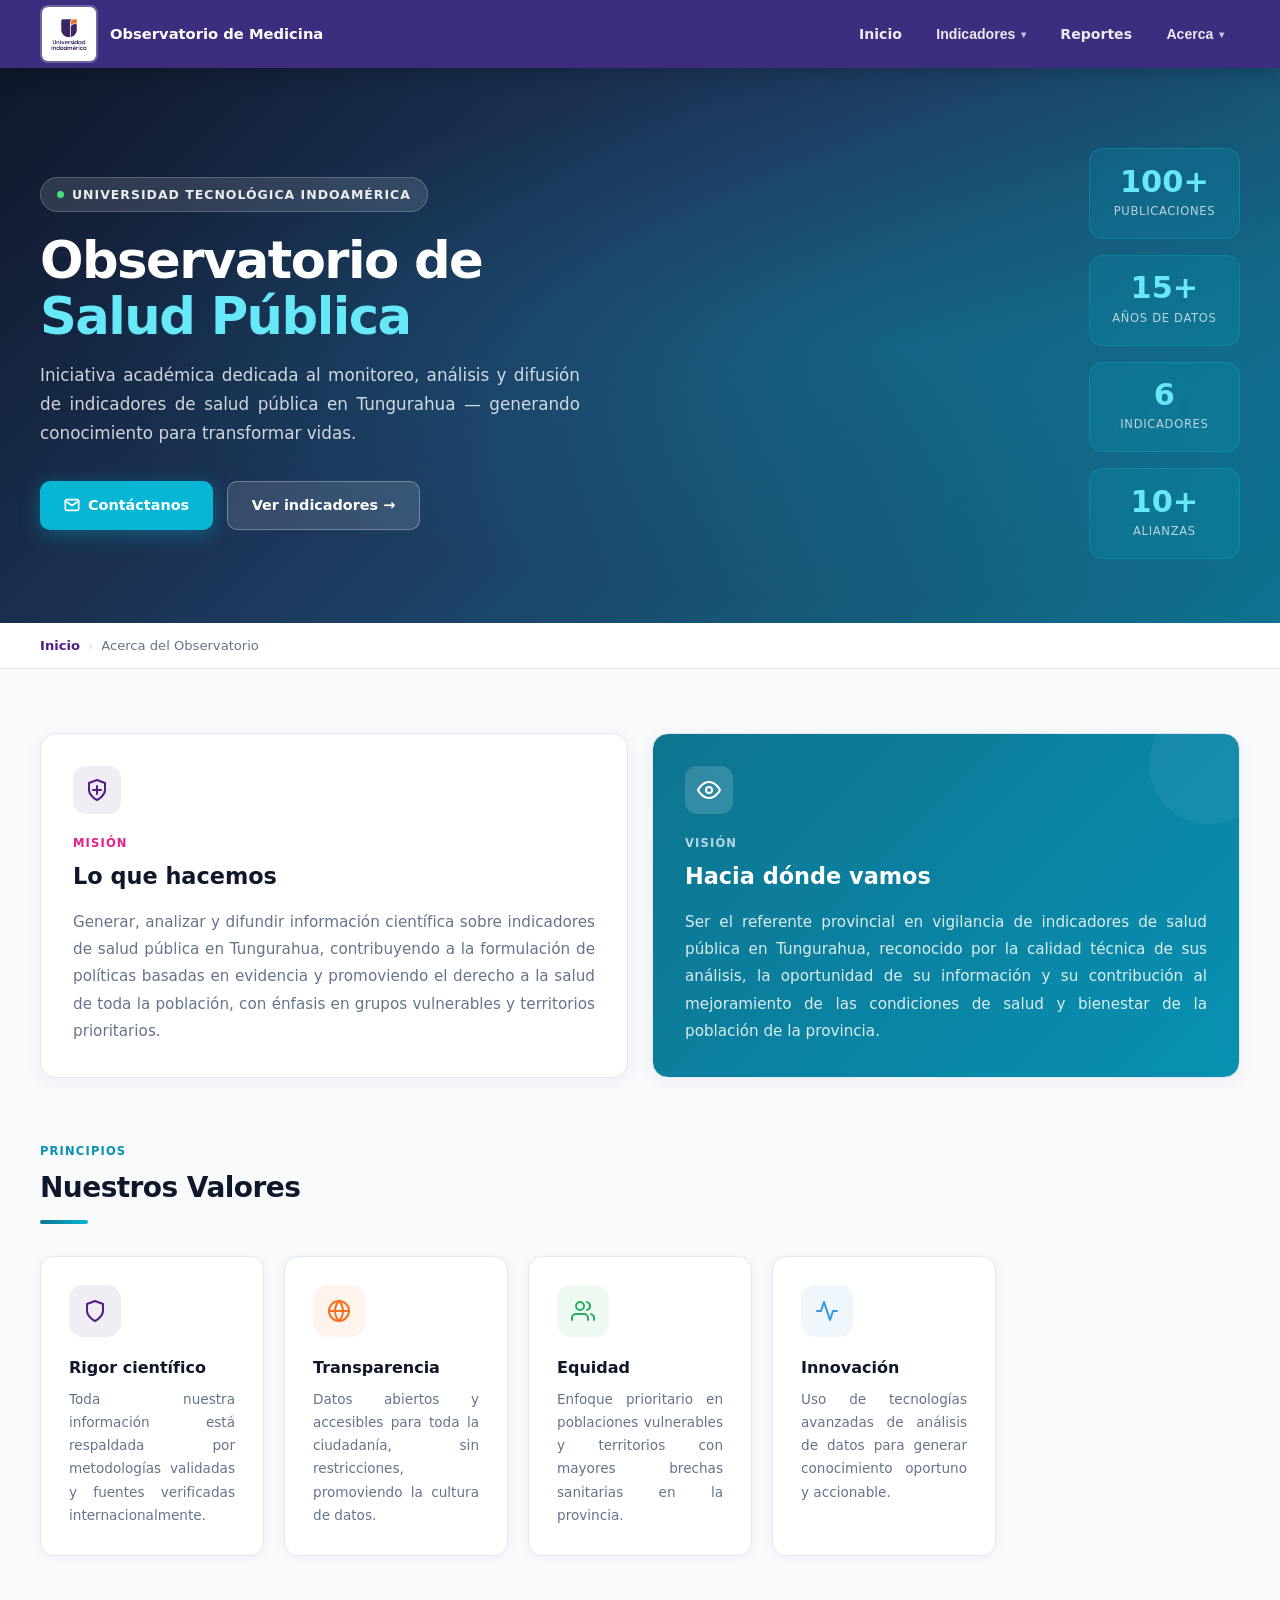
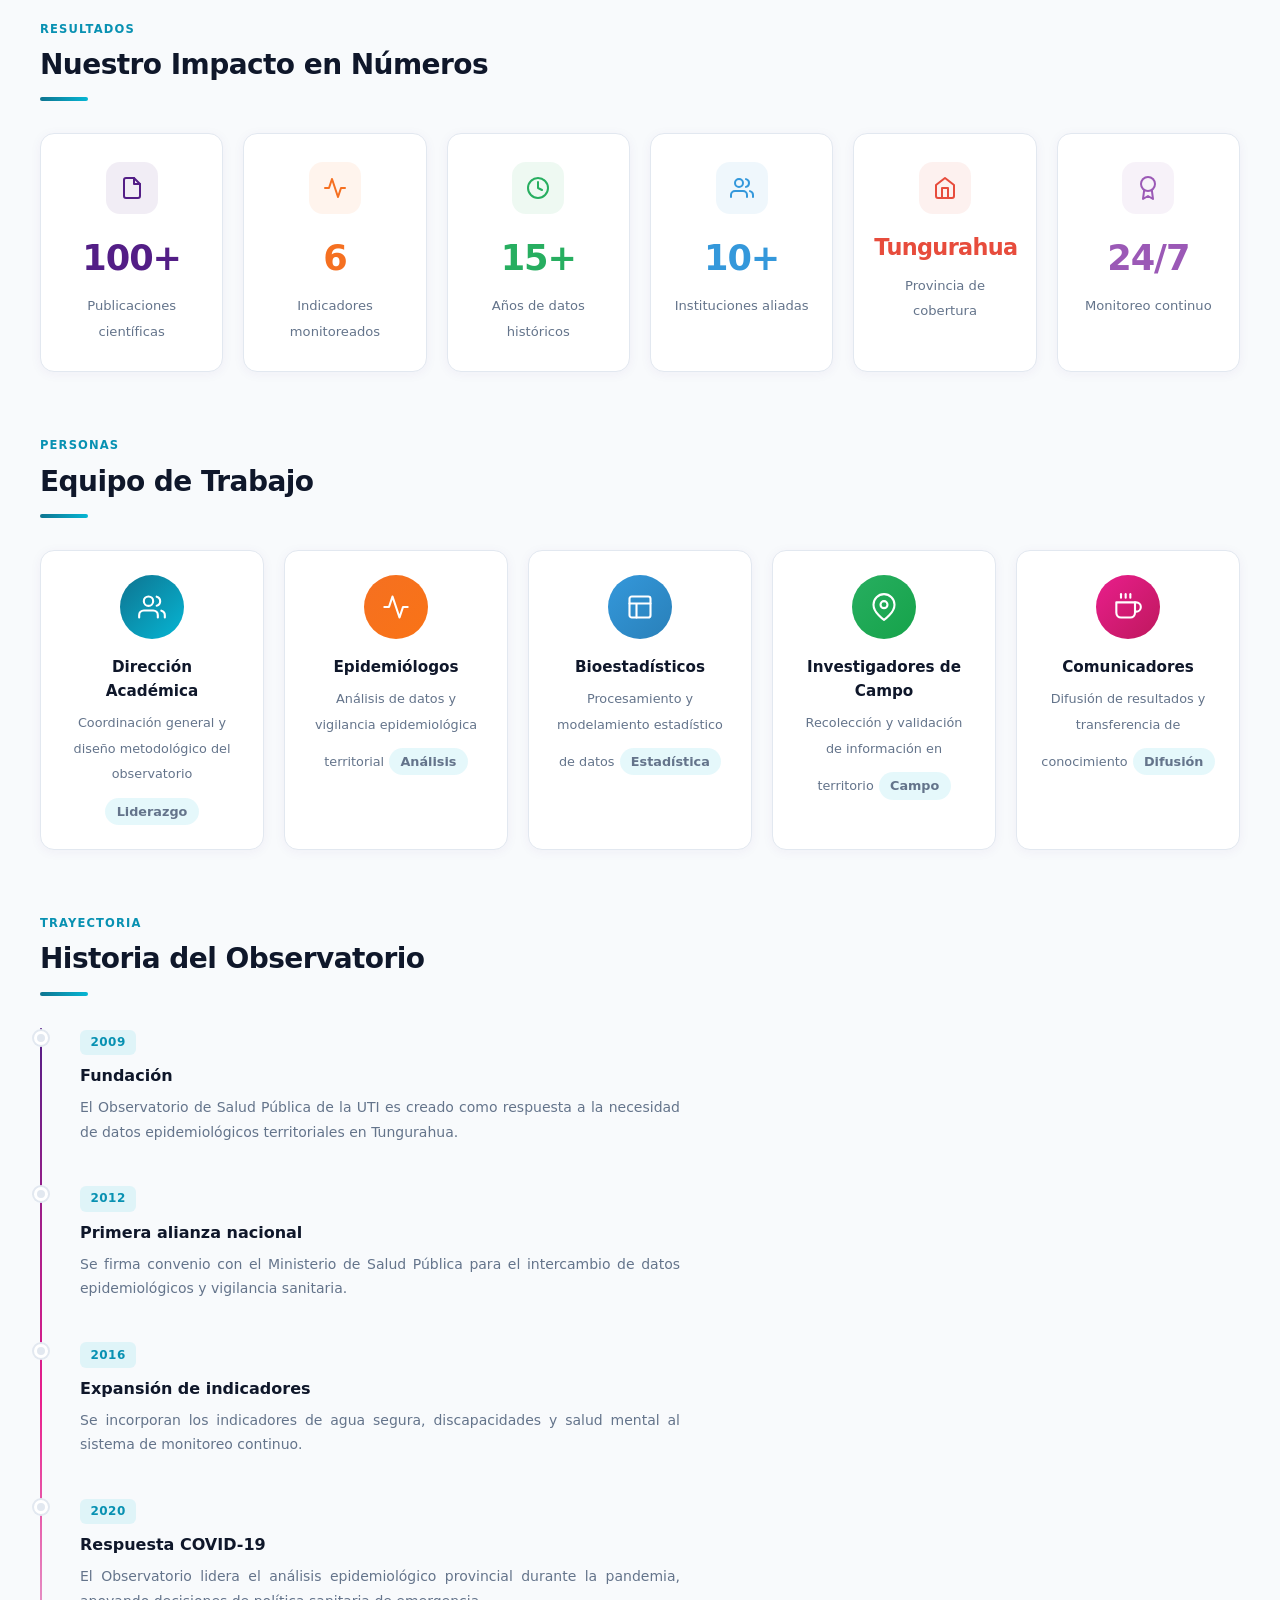
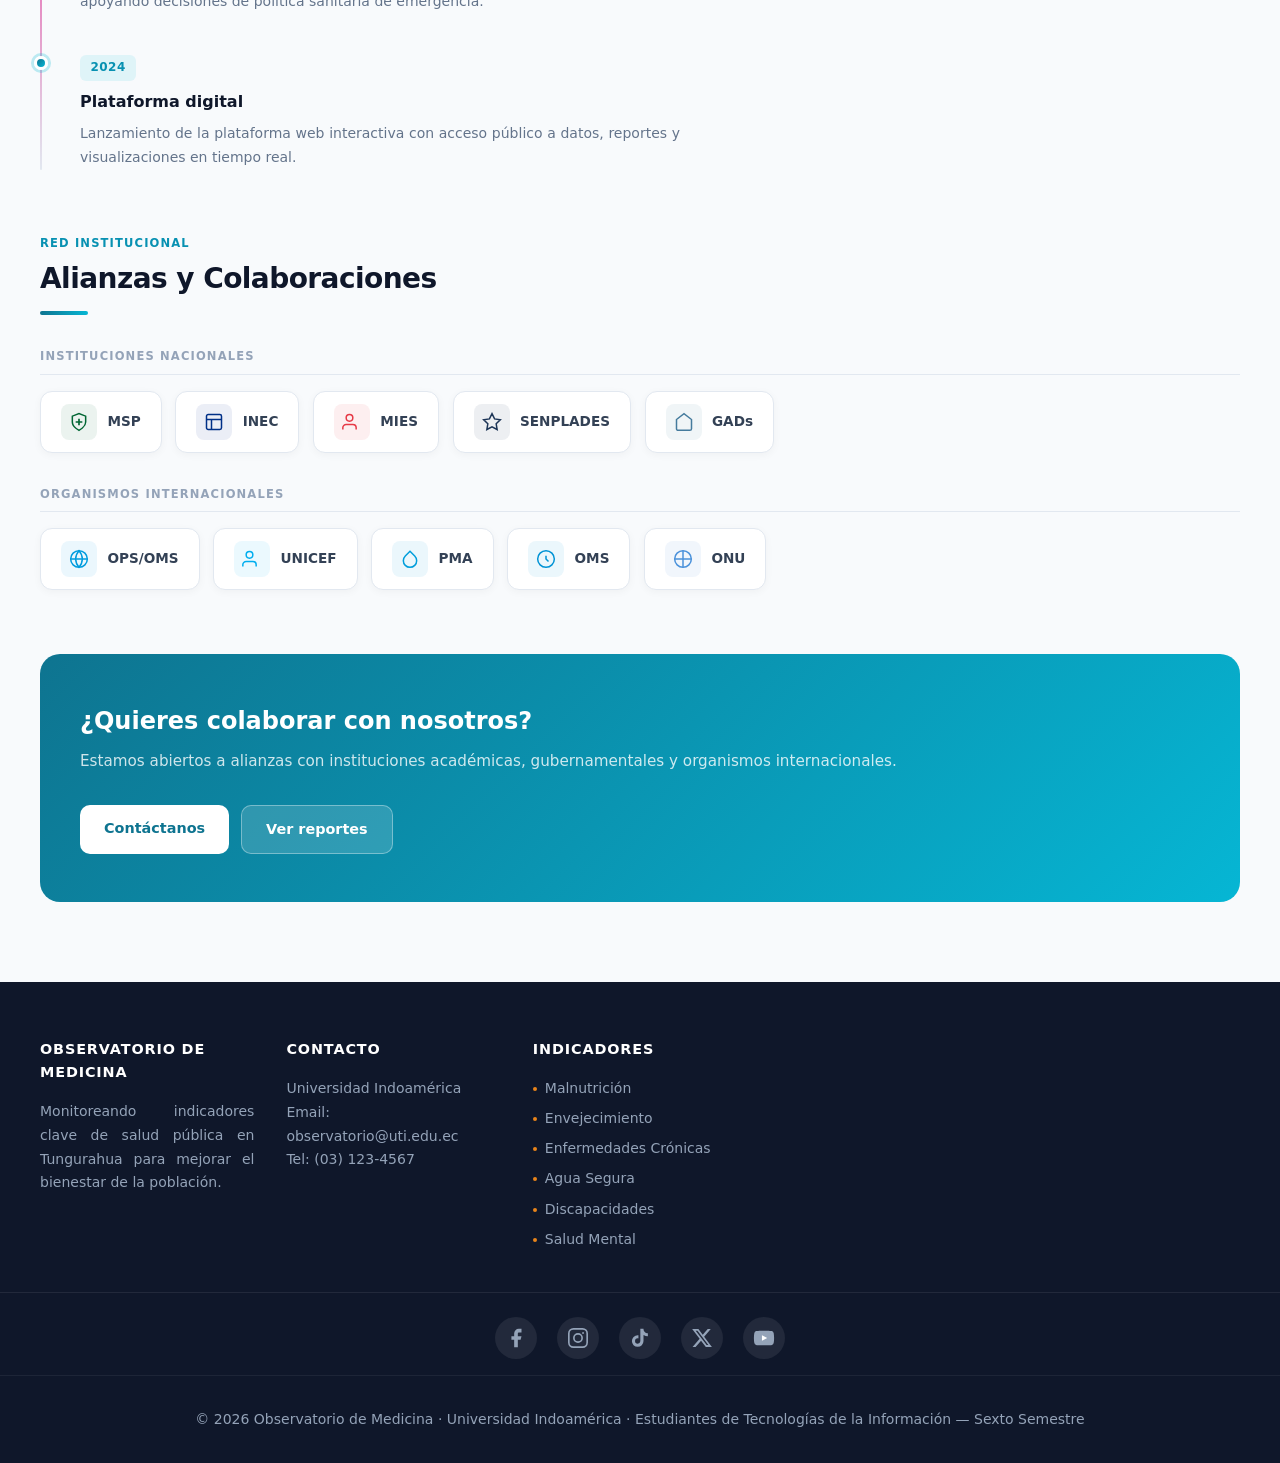
==== commit 54866d34: "cambio de colores" ====
--- a/pages/about.html
+++ b/pages/about.html
@@ -8,7 +8,7 @@
   <style>
     /* ══ HERO ══ */
     .about-hero {
-      background: linear-gradient(135deg, #1a0a2e 0%, #531E86 55%, #e91e8c 100%);
+      background: linear-gradient(135deg, #0f172a 0%, #1e3a5f 45%, #0e7490 100%);
       padding: 5rem 0 4rem;
       position: relative;
       overflow: hidden;
@@ -17,7 +17,7 @@
       content: '';
       position: absolute;
       inset: 0;
-      background: radial-gradient(ellipse at 70% 50%, rgba(233,30,140,0.25) 0%, transparent 65%);
+      background: radial-gradient(ellipse at 70% 50%, rgba(6,182,212,0.2) 0%, transparent 65%);
     }
     .about-hero-grid {
       position: relative;
@@ -52,7 +52,7 @@
       letter-spacing: -0.03em;
       margin-bottom: 1rem;
     }
-    .about-hero h1 em { font-style: normal; color: #f9a8d4; }
+    .about-hero h1 em { font-style: normal; color: #67e8f9; }
     .about-hero-desc {
       color: rgba(255,255,255,0.8);
       font-size: 1.05rem;
@@ -63,13 +63,13 @@
     .about-hero-actions { display:flex; gap:0.85rem; flex-wrap:wrap; }
     .btn-hero-primary {
       display:inline-flex; align-items:center; gap:0.5rem;
-      background:#fff; color:#531E86;
+      background:#06b6d4; color:#fff;
       padding:0.75rem 1.5rem; border-radius:10px;
       font-weight:800; font-size:0.9rem;
       text-decoration:none; transition:all .15s;
-      box-shadow: 0 4px 20px rgba(0,0,0,0.2);
-    }
-    .btn-hero-primary:hover{ transform:translateY(-2px); box-shadow:0 6px 24px rgba(0,0,0,0.25); }
+      box-shadow: 0 4px 20px rgba(6,182,212,0.35);
+    }
+    .btn-hero-primary:hover{ transform:translateY(-2px); box-shadow:0 6px 24px rgba(6,182,212,0.5); }
     .btn-hero-secondary {
       display:inline-flex; align-items:center; gap:0.5rem;
       background:rgba(255,255,255,0.12); color:#fff;
@@ -83,14 +83,14 @@
       display:flex; flex-direction:column; gap:1rem;
     }
     .hero-num-card {
-      background:rgba(255,255,255,0.1);
+      background:rgba(6,182,212,0.15);
       backdrop-filter:blur(12px);
-      border:1px solid rgba(255,255,255,0.18);
+      border:1px solid rgba(6,182,212,0.3);
       border-radius:14px;
       padding:1.1rem 1.4rem;
       text-align:center; min-width:130px;
     }
-    .hero-num-card strong { display:block; font-size:1.9rem; font-weight:900; color:#fff; line-height:1; }
+    .hero-num-card strong { display:block; font-size:1.9rem; font-weight:900; color:#67e8f9; line-height:1; }
     .hero-num-card span { font-size:0.72rem; color:rgba(255,255,255,0.7); text-transform:uppercase; letter-spacing:0.06em; margin-top:0.3rem; display:block; }
 
     /* ══ BREADCRUMB ══ */
@@ -118,7 +118,7 @@
       position:relative; overflow:hidden;
     }
     .mv-card.mision { background:#fff; }
-    .mv-card.vision { background:linear-gradient(135deg,#531E86,#7c3aed); }
+    .mv-card.vision { background:linear-gradient(135deg,#0e7490,#0891b2); }
     .mv-card.vision .mv-title,.mv-card.vision .mv-text { color:#fff; }
     .mv-card.vision .mv-text { color:rgba(255,255,255,0.85); }
     .mv-card::before {
@@ -152,14 +152,14 @@
     .ab2-section-head-left {}
     .ab2-section-label {
       font-size:0.72rem; font-weight:800; letter-spacing:0.1em; text-transform:uppercase;
-      color:#e91e8c; margin-bottom:0.3rem;
+      color:#0891b2; margin-bottom:0.3rem;
     }
     .ab2-section-title {
       font-size:1.75rem; font-weight:900; color:#0f172a; letter-spacing:-0.02em;
     }
     .ab2-section-line {
       width:48px;height:4px;border-radius:2px;
-      background:linear-gradient(90deg,#531E86,#e91e8c);
+      background:linear-gradient(90deg,#0e7490,#06b6d4);
       margin-top:0.6rem;
     }
 
@@ -196,7 +196,7 @@
     .equipo-card:hover { transform:translateY(-4px); box-shadow:0 8px 30px rgba(83,30,134,0.12); }
     .equipo-avatar {
       width:64px;height:64px;border-radius:50%;
-      background:linear-gradient(135deg,#531E86,#e91e8c);
+      background:linear-gradient(135deg,#0e7490,#06b6d4);
       display:grid;place-items:center;
       margin:0 auto 1rem;
     }
@@ -205,7 +205,7 @@
     .equipo-badge {
       display:inline-block; margin-top:0.75rem;
       padding:0.25rem 0.7rem; border-radius:999px;
-      background:rgba(83,30,134,0.08); color:#531E86;
+      background:rgba(6,182,212,0.1); color:#0891b2;
       font-size:0.72rem; font-weight:700;
     }
 
@@ -255,12 +255,12 @@
       transform:translateX(-6px);
     }
     .tl-dot.active {
-      background:linear-gradient(135deg,#531E86,#e91e8c);
-      box-shadow:0 0 0 3px rgba(83,30,134,0.2);
+      background:linear-gradient(135deg,#0e7490,#06b6d4);
+      box-shadow:0 0 0 3px rgba(6,182,212,0.25);
     }
     .tl-year {
       display:inline-block; font-size:0.75rem; font-weight:800;
-      color:#531E86; background:rgba(83,30,134,0.08);
+      color:#0891b2; background:rgba(6,182,212,0.1);
       padding:0.2rem 0.65rem; border-radius:6px;
       letter-spacing:0.04em; margin-bottom:0.5rem;
     }
@@ -294,7 +294,7 @@
 
     /* ══ CTA FINAL ══ */
     .about-cta {
-      background:linear-gradient(135deg,#531E86,#e91e8c);
+      background:linear-gradient(135deg,#0e7490,#06b6d4);
       border-radius:20px; padding:3rem 2.5rem;
       display:flex; align-items:center; justify-content:space-between;
       gap:2rem; flex-wrap:wrap; margin-top:1rem;
@@ -302,7 +302,7 @@
     .about-cta h3 { font-size:1.5rem; font-weight:900; color:#fff; margin-bottom:0.5rem; }
     .about-cta p { color:rgba(255,255,255,0.8); font-size:0.95rem; margin:0; }
     .about-cta-btns { display:flex; gap:0.75rem; flex-wrap:wrap; }
-    .cta-btn-w { background:#fff; color:#531E86; padding:0.75rem 1.5rem; border-radius:10px; font-weight:800; font-size:0.9rem; text-decoration:none; transition:all .15s; }
+    .cta-btn-w { background:#fff; color:#0e7490; padding:0.75rem 1.5rem; border-radius:10px; font-weight:800; font-size:0.9rem; text-decoration:none; transition:all .15s; }
     .cta-btn-w:hover { transform:translateY(-2px); box-shadow:0 4px 20px rgba(0,0,0,0.2); }
     .cta-btn-o { background:rgba(255,255,255,0.15); color:#fff; border:1.5px solid rgba(255,255,255,0.35); padding:0.75rem 1.5rem; border-radius:10px; font-weight:700; font-size:0.9rem; text-decoration:none; transition:all .15s; }
     .cta-btn-o:hover { background:rgba(255,255,255,0.25); }
